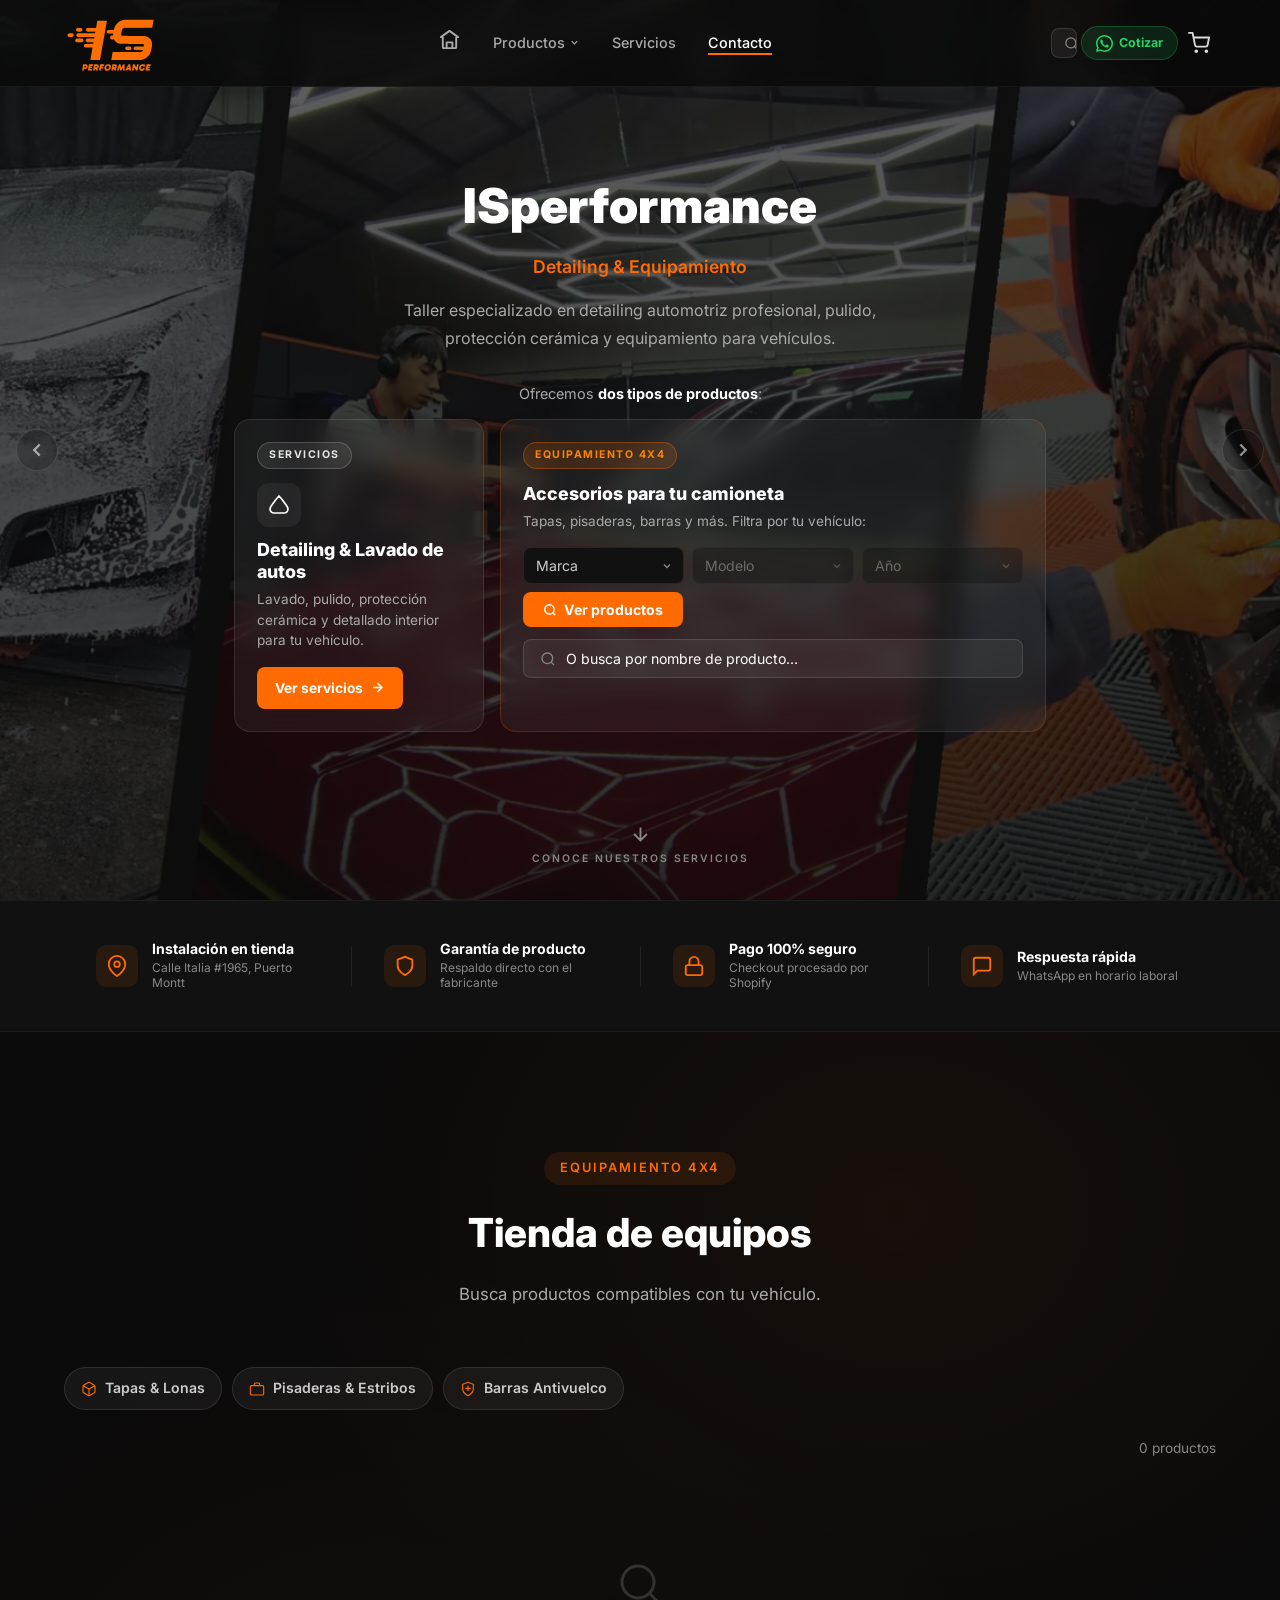
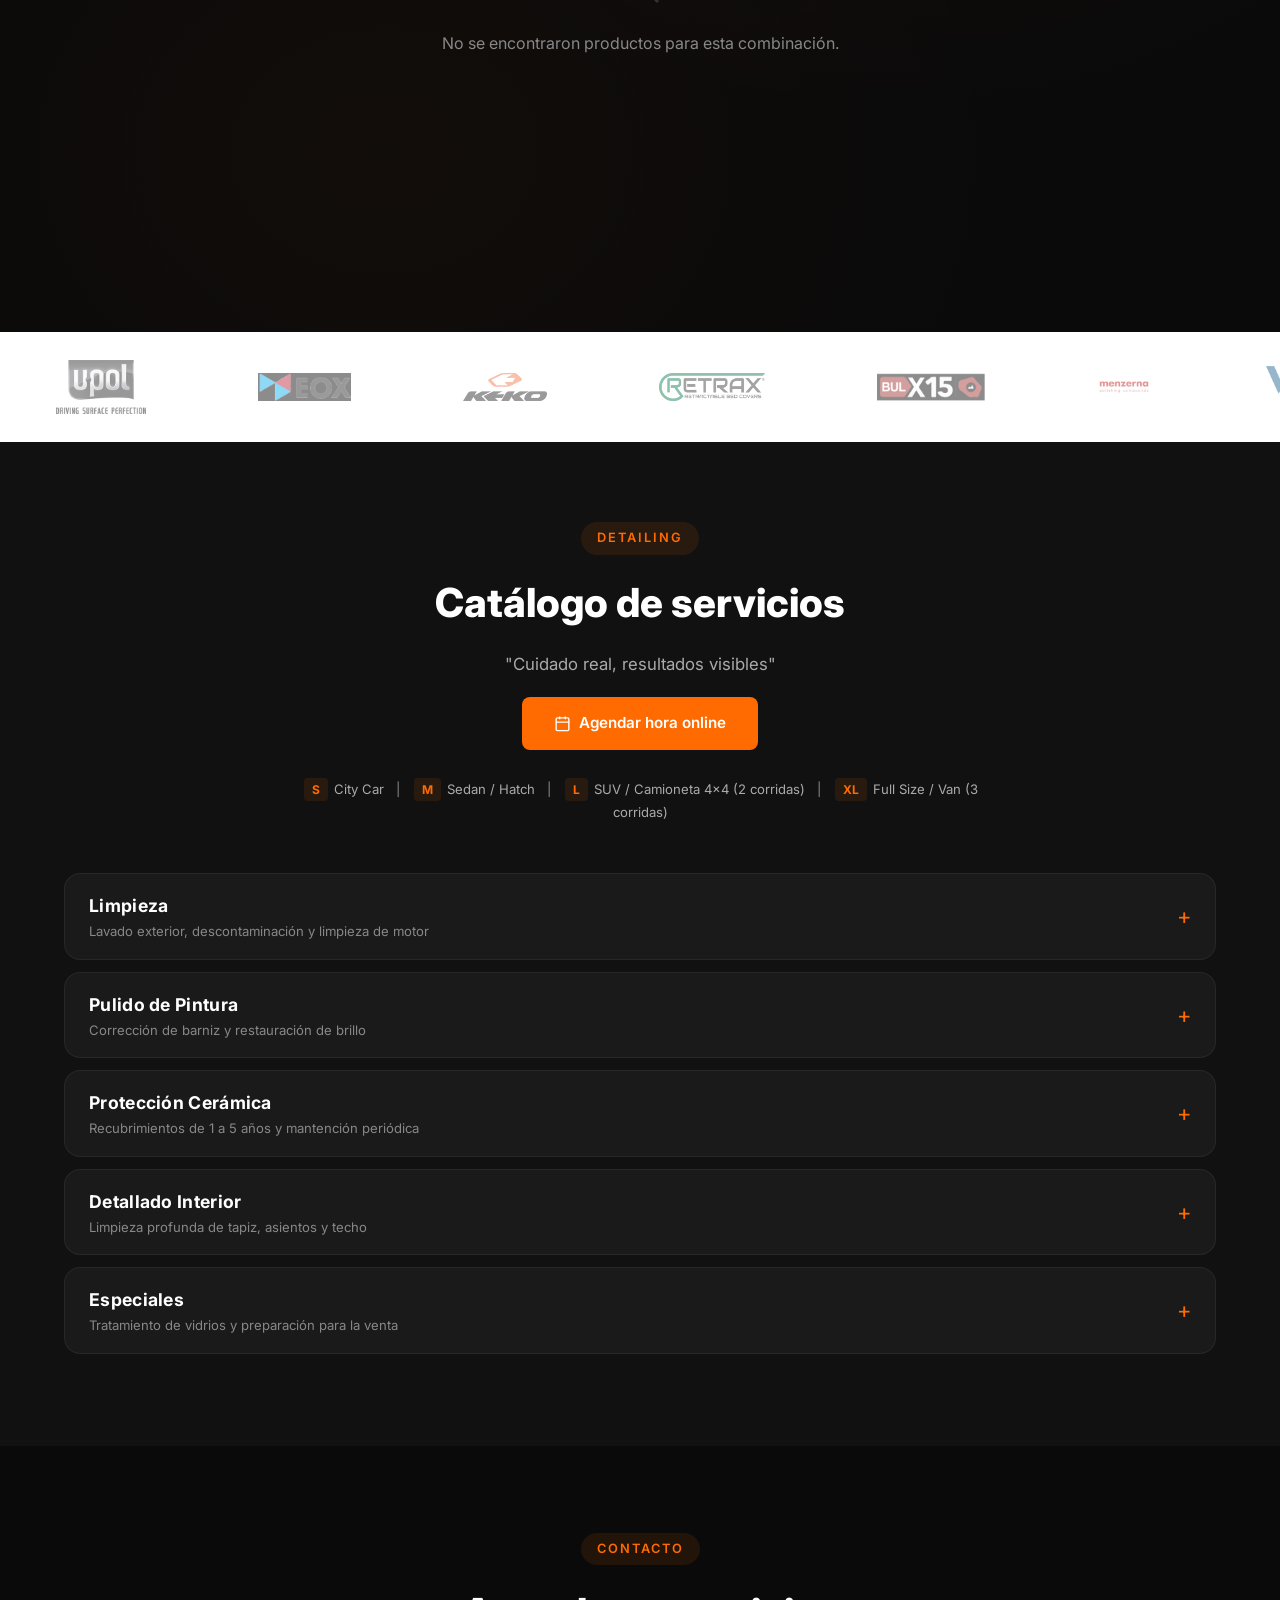
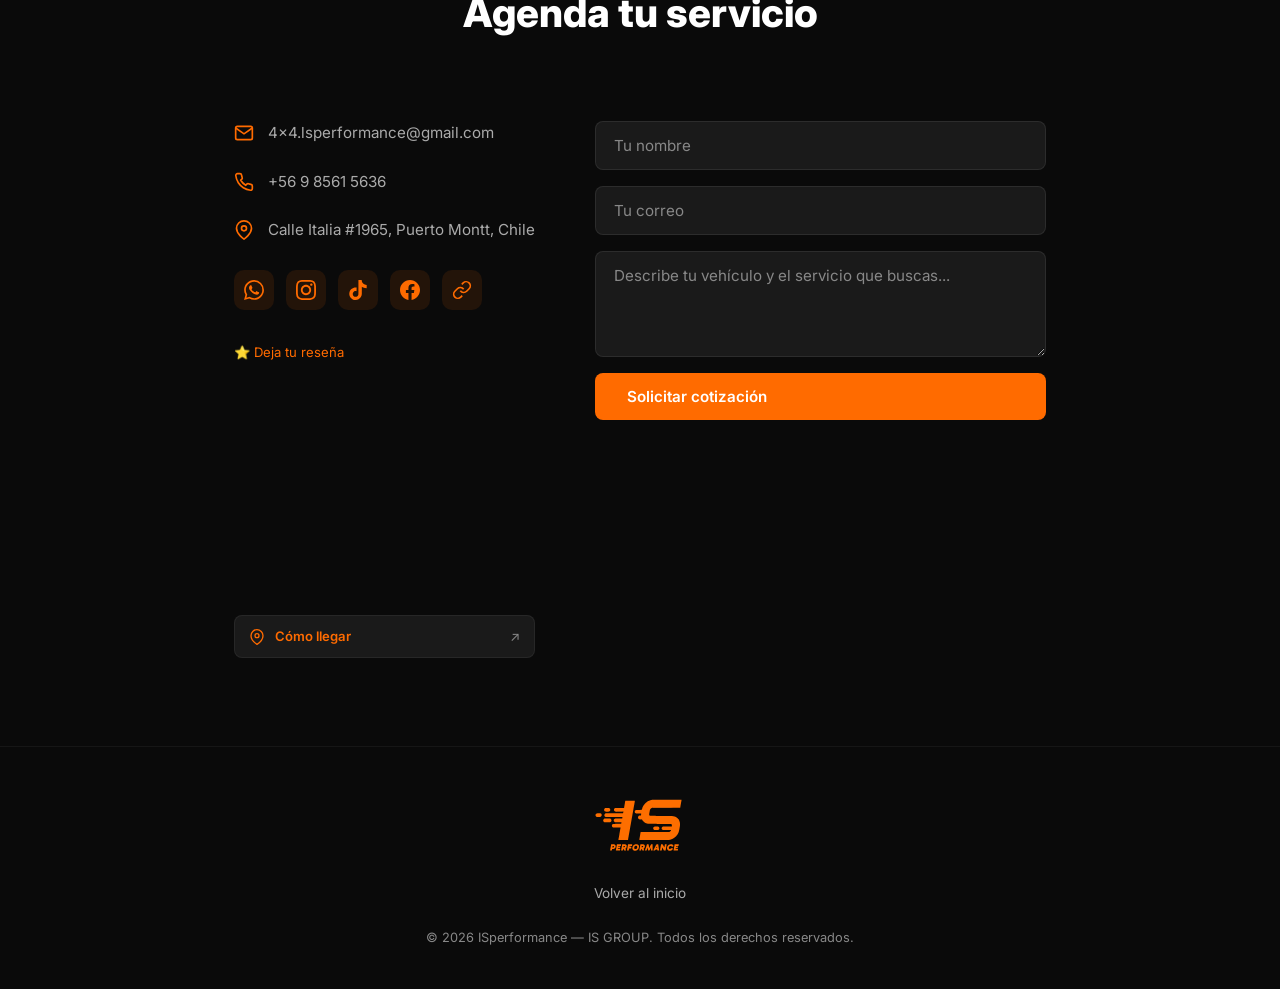
==== index.html @ d956e23b "favicon, proveedores sin caja, sin cutforce v=49" ====
<!DOCTYPE html>
<html lang="es">
<head>
  <meta charset="UTF-8" />
  <meta name="viewport" content="width=device-width, initial-scale=1.0" />
  <title>ISperformance - Detailing & Equipamiento</title>
  <meta name="description" content="ISperformance - Taller de detailing automotriz y equipamiento." />
  <link rel="preconnect" href="https://fonts.googleapis.com" />
  <link rel="preconnect" href="https://fonts.gstatic.com" crossorigin />
  <link href="https://fonts.googleapis.com/css2?family=Inter:wght@400;500;600;700;800;900&display=swap" rel="stylesheet" />
  <link rel="stylesheet" href="css/style.css?v=49" />
  <link rel="icon" type="image/png" href="assets/images/favicon.png?v=49" />
</head>
<body class="subpage isperformance-page">

  <!-- NAV -->
  <nav class="navbar">
    <div class="container nav-container">
      <a href="/" class="logo">
        <img src="assets/images/ISperformanceLogo.svg" alt="ISperformance" class="logo-img" />
      </a>
      <ul class="nav-links" id="navLinks">
        <li><a href="/" class="nav-link nav-home" aria-label="Inicio" title="Inicio"><svg width="23" height="23" viewBox="0 0 24 24" fill="none" stroke="currentColor" stroke-width="2" stroke-linecap="round" stroke-linejoin="round"><path d="M3 9.5 12 3l9 6.5"/><path d="M5 10v10a1 1 0 0 0 1 1h12a1 1 0 0 0 1-1V10"/><path d="M9 21v-6h6v6"/></svg></a></li>
        <li class="nav-has-dropdown">
          <a href="productos.html" class="nav-link">
            Productos
            <svg width="11" height="11" viewBox="0 0 24 24" fill="none" stroke="currentColor" stroke-width="2.5"><polyline points="6 9 12 15 18 9"/></svg>
          </a>
          <div class="nav-dropdown">
            <a href="productos.html?categoria=tapas" class="nav-dropdown-item">
              <svg width="14" height="14" viewBox="0 0 24 24" fill="none" stroke="currentColor" stroke-width="1.8"><path d="M21 8a2 2 0 0 0-1-1.73l-7-4a2 2 0 0 0-2 0l-7 4A2 2 0 0 0 3 8v8a2 2 0 0 0 1 1.73l7 4a2 2 0 0 0 2 0l7-4A2 2 0 0 0 21 16Z"/></svg>
              Tapas de Cajón
            </a>
            <a href="productos.html?categoria=pisaderas" class="nav-dropdown-item">
              <svg width="14" height="14" viewBox="0 0 24 24" fill="none" stroke="currentColor" stroke-width="1.8"><rect x="2" y="7" width="20" height="14" rx="2"/><path d="M16 7V5a2 2 0 0 0-2-2h-4a2 2 0 0 0-2 2v2"/></svg>
              Pisaderas &amp; Estribos
            </a>
            <a href="productos.html?categoria=barras" class="nav-dropdown-item">
              <svg width="14" height="14" viewBox="0 0 24 24" fill="none" stroke="currentColor" stroke-width="1.8"><path d="M12 22s8-4 8-10V5l-8-3-8 3v7c0 6 8 10 8 10z"/></svg>
              Barras Antivuelco
            </a>
          </div>
        </li>
        <li><a href="#servicios" class="nav-link">Servicios</a></li>
        <li><a href="#contacto" class="nav-link">Contacto</a></li>
      </ul>
      <div class="nav-right">
        <div class="nav-search-bar" id="nav-search-bar">
          <svg width="15" height="15" viewBox="0 0 24 24" fill="none" stroke="currentColor" stroke-width="2"><circle cx="11" cy="11" r="8"/><path d="m21 21-4.35-4.35"/></svg>
          <input type="text" id="nav-buscar-texto" placeholder="Buscar producto..." autocomplete="off" />
          <button class="nav-search-clear" id="nav-buscar-clear" style="display:none" aria-label="Limpiar">✕</button>
        </div>
        <a href="https://wa.me/56985615636" class="nav-wa-btn" target="_blank" rel="noopener" aria-label="WhatsApp">
          <svg viewBox="0 0 24 24" fill="currentColor" width="17" height="17"><path d="M17.472 14.382c-.297-.149-1.758-.867-2.03-.967-.273-.099-.471-.148-.67.15-.197.297-.767.966-.94 1.164-.173.199-.347.223-.644.075-.297-.15-1.255-.463-2.39-1.475-.883-.788-1.48-1.761-1.653-2.059-.173-.297-.018-.458.13-.606.134-.133.298-.347.446-.52.149-.174.198-.298.298-.497.099-.198.05-.371-.025-.52-.075-.149-.669-1.612-.916-2.207-.242-.579-.487-.5-.669-.51-.173-.008-.371-.01-.57-.01-.198 0-.52.074-.792.372-.272.297-1.04 1.016-1.04 2.479 0 1.462 1.065 2.875 1.213 3.074.149.198 2.096 3.2 5.077 4.487.709.306 1.262.489 1.694.625.712.227 1.36.195 1.871.118.571-.085 1.758-.719 2.006-1.413.248-.694.248-1.289.173-1.413-.074-.124-.272-.198-.57-.347z"/><path d="M12 0C5.373 0 0 5.373 0 12c0 2.108.55 4.086 1.512 5.802L0 24l6.389-1.674A11.94 11.94 0 0012 24c6.627 0 12-5.373 12-12S18.627 0 12 0zm0 21.818a9.818 9.818 0 01-5.007-1.371l-.36-.213-3.724.976.994-3.622-.234-.373A9.818 9.818 0 012.182 12C2.182 6.57 6.57 2.182 12 2.182S21.818 6.57 21.818 12 17.43 21.818 12 21.818z"/></svg>
          <span>Cotizar</span>
        </a>
        <button class="nav-cart-btn" id="nav-cart-btn" aria-label="Ver carrito">
          <svg width="22" height="22" viewBox="0 0 24 24" fill="none" stroke="currentColor" stroke-width="2" stroke-linecap="round" stroke-linejoin="round">
            <circle cx="9" cy="21" r="1"/><circle cx="20" cy="21" r="1"/>
            <path d="M1 1h4l2.68 13.39a2 2 0 0 0 2 1.61h9.72a2 2 0 0 0 2-1.61L23 6H6"/>
          </svg>
          <span class="cart-badge" style="display:none">0</span>
        </button>
        <button class="menu-toggle" id="menuToggle" aria-label="Menú">
          <span></span><span></span><span></span>
        </button>
      </div>
    </div>
  </nav>

  <!-- HERO -->
  <section class="page-hero slide-section slide-center">

    <!-- Carrusel de fondo del hero -->
    <div class="hero-carousel" aria-hidden="true">
      <div class="hero-slide active">
        <video src="assets/videos/banner-web.mp4?q=2" autoplay muted loop playsinline preload="auto" poster="assets/images/hero/banner-web-poster.jpg?q=2"></video>
      </div>
      <div class="hero-slide">
        <img src="assets/images/hero/portada-v2.png" alt="" />
      </div>
    </div>
    <button class="hero-car-btn hero-car-prev" aria-label="Anterior" type="button">
      <svg width="22" height="22" viewBox="0 0 24 24" fill="none" stroke="currentColor" stroke-width="2.5"><path d="M15 18l-6-6 6-6"/></svg>
    </button>
    <button class="hero-car-btn hero-car-next" aria-label="Siguiente" type="button">
      <svg width="22" height="22" viewBox="0 0 24 24" fill="none" stroke="currentColor" stroke-width="2.5"><path d="M9 18l6-6-6-6"/></svg>
    </button>

    <div class="container page-hero-content">
      <h1 class="page-hero-title">ISperformance</h1>
      <p class="page-hero-sub">Detailing &amp; Equipamiento</p>
      <p class="page-hero-desc">
        Taller especializado en detailing automotriz profesional,
        pulido, protección cerámica y equipamiento para vehículos.
      </p>

      <p class="hero-dos-tipos">Ofrecemos <strong>dos tipos de productos</strong>:</p>
      <div class="hero-accesos">

        <!-- SERVICIOS -->
        <div class="hero-acceso hero-acceso--serv">
          <span class="hero-acceso-badge hero-acceso-badge--serv">Servicios</span>
          <div class="hero-acceso-ico">
            <svg width="24" height="24" viewBox="0 0 24 24" fill="none" stroke="currentColor" stroke-width="1.7"><path d="M7 20a4 4 0 0 1-4-4c0-2 1.5-3.5 3-5.5S9 6 12 3c3 3 4.5 5.5 6 7.5s3 3.5 3 5.5a4 4 0 0 1-4 4z"/></svg>
          </div>
          <h3 class="hero-acceso-titulo">Detailing &amp; Lavado de autos</h3>
          <p class="hero-acceso-desc">Lavado, pulido, protección cerámica y detallado interior para tu vehículo.</p>
          <a href="#servicios" class="hero-acceso-cta">
            Ver servicios
            <svg width="15" height="15" viewBox="0 0 24 24" fill="none" stroke="currentColor" stroke-width="2.5"><path d="M5 12h14M12 5l7 7-7 7"/></svg>
          </a>
        </div>

        <!-- EQUIPAMIENTO -->
        <div class="hero-acceso hero-acceso--equipo">
          <span class="hero-acceso-badge hero-acceso-badge--equipo">Equipamiento 4x4</span>
          <h3 class="hero-acceso-titulo">Accesorios para tu camioneta</h3>
          <p class="hero-acceso-desc">Tapas, pisaderas, barras y más. Filtra por tu vehículo:</p>
          <div class="hero-filtro">
            <div class="hero-filtro-row">
              <select id="hero-marca">
                <option value="">Marca</option>
              </select>
              <select id="hero-modelo" disabled>
                <option value="">Modelo</option>
              </select>
              <select id="hero-ano" disabled>
                <option value="">Año</option>
              </select>
              <button id="hero-buscar" class="hero-buscar-btn">
                <svg width="14" height="14" viewBox="0 0 24 24" fill="none" stroke="currentColor" stroke-width="2.5"><circle cx="11" cy="11" r="8"/><path d="m21 21-4.35-4.35"/></svg>
                Ver productos
              </button>
            </div>
          </div>
          <div class="hero-search-bar">
            <svg width="16" height="16" viewBox="0 0 24 24" fill="none" stroke="currentColor" stroke-width="2"><circle cx="11" cy="11" r="8"/><path d="m21 21-4.35-4.35"/></svg>
            <input type="text" id="producto-buscar-texto" placeholder="O busca por nombre de producto..." autocomplete="off" />
            <button class="producto-search-clear" id="producto-buscar-clear" style="display:none" aria-label="Limpiar">✕</button>
          </div>
        </div>

      </div>
    </div>
    <div class="scroll-hint">
      <svg viewBox="0 0 24 24" fill="none" stroke="currentColor" stroke-width="2"><path d="M12 5v14M5 12l7 7 7-7"/></svg>
      <span>Conoce nuestros servicios</span>
    </div>
  </section>

  <!-- TRUST BADGES -->
  <div class="trust-strip">
    <div class="container">
      <div class="trust-grid">
        <div class="trust-item">
          <div class="trust-icon">
            <svg width="22" height="22" viewBox="0 0 24 24" fill="none" stroke="currentColor" stroke-width="2"><path d="M21 10c0 7-9 13-9 13s-9-6-9-13a9 9 0 0 1 18 0z"/><circle cx="12" cy="10" r="3"/></svg>
          </div>
          <div class="trust-text">
            <strong>Instalación en tienda</strong>
            <span>Calle Italia #1965, Puerto Montt</span>
          </div>
        </div>
        <div class="trust-sep"></div>
        <div class="trust-item">
          <div class="trust-icon">
            <svg width="22" height="22" viewBox="0 0 24 24" fill="none" stroke="currentColor" stroke-width="2"><path d="M12 22s8-4 8-10V5l-8-3-8 3v7c0 6 8 10 8 10z"/></svg>
          </div>
          <div class="trust-text">
            <strong>Garantía de producto</strong>
            <span>Respaldo directo con el fabricante</span>
          </div>
        </div>
        <div class="trust-sep"></div>
        <div class="trust-item">
          <div class="trust-icon">
            <svg width="22" height="22" viewBox="0 0 24 24" fill="none" stroke="currentColor" stroke-width="2"><rect x="3" y="11" width="18" height="11" rx="2" ry="2"/><path d="M7 11V7a5 5 0 0 1 10 0v4"/></svg>
          </div>
          <div class="trust-text">
            <strong>Pago 100% seguro</strong>
            <span>Checkout procesado por Shopify</span>
          </div>
        </div>
        <div class="trust-sep"></div>
        <div class="trust-item">
          <div class="trust-icon">
            <svg width="22" height="22" viewBox="0 0 24 24" fill="none" stroke="currentColor" stroke-width="2"><path d="M21 15a2 2 0 0 1-2 2H7l-4 4V5a2 2 0 0 1 2-2h14a2 2 0 0 1 2 2z"/></svg>
          </div>
          <div class="trust-text">
            <strong>Respuesta rápida</strong>
            <span>WhatsApp en horario laboral</span>
          </div>
        </div>
      </div>
    </div>
  </div>

  <!-- CATEGORÍAS VISUALES -->
  <!-- EQUIPOS / TIENDA -->
  <section class="equipos-tienda slide-section slide-top bg-slide-dim reveal" id="equipos">
    <div class="container">
      <div class="section-header">
        <span class="section-tag">Equipamiento 4x4</span>
        <h2 class="section-title">Tienda de equipos</h2>
        <p class="section-desc">Busca productos compatibles con tu vehículo.</p>
      </div>

      <!-- Categorías: accesos rápidos compactos -->
      <div class="cat-chips">
        <a href="productos.html?categoria=tapas" class="cat-chip">
          <svg width="16" height="16" viewBox="0 0 24 24" fill="none" stroke="currentColor" stroke-width="1.7"><path d="M21 8a2 2 0 0 0-1-1.73l-7-4a2 2 0 0 0-2 0l-7 4A2 2 0 0 0 3 8v8a2 2 0 0 0 1 1.73l7 4a2 2 0 0 0 2 0l7-4A2 2 0 0 0 21 16Z"/><path d="m3.3 7 8.7 5 8.7-5"/><path d="M12 22V12"/></svg>
          Tapas &amp; Lonas
        </a>
        <a href="productos.html?categoria=pisaderas" class="cat-chip">
          <svg width="16" height="16" viewBox="0 0 24 24" fill="none" stroke="currentColor" stroke-width="1.7"><rect x="2" y="7" width="20" height="14" rx="2"/><path d="M16 7V5a2 2 0 0 0-2-2h-4a2 2 0 0 0-2 2v2"/></svg>
          Pisaderas &amp; Estribos
        </a>
        <a href="productos.html?categoria=barras" class="cat-chip">
          <svg width="16" height="16" viewBox="0 0 24 24" fill="none" stroke="currentColor" stroke-width="1.7"><path d="M12 22s8-4 8-10V5l-8-3-8 3v7c0 6 8 10 8 10z"/><path d="M8 11h8M12 7v8"/></svg>
          Barras Antivuelco
        </a>
      </div>

      <!-- Selects ocultos: el hero-filtro los controla via filtros.js -->
      <div style="display:none" aria-hidden="true">
        <select id="filtro-marca"><option value="">Cargando...</option></select>
        <select id="filtro-modelo"><option value=""></option></select>
        <select id="filtro-ano"><option value=""></option></select>
        <button id="filtro-buscar"></button>
        <button id="filtro-limpiar"></button>
      </div>

      <div class="equipos-total" id="equipos-total">0 productos</div>

      <div id="equipos-resultados">
        <div class="equipos-empty">
          <svg width="48" height="48" viewBox="0 0 24 24" fill="none" stroke="currentColor" stroke-width="1.5"><path d="M21 21l-6-6m2-5a7 7 0 11-14 0 7 7 0 0114 0z"/></svg>
          <p>Selecciona un vehículo para ver productos compatibles.</p>
        </div>
      </div>
    </div>
  </section>

  <!-- MARCAS / PROVEEDORES -->
  <section class="marcas" id="marcas">
    <div class="marcas-track">
      <div class="marcas-strip">
        <span class="marca-chip is-big"><img src="assets/images/marcas/upol.png" alt="U-POL" loading="lazy" /></span>
        <span class="marca-chip"><img src="assets/images/marcas/eox.png" alt="EOX" loading="lazy" /></span>
        <span class="marca-chip"><img src="assets/images/marcas/keko.png" alt="Keko" loading="lazy" /></span>
        <span class="marca-chip"><img src="assets/images/marcas/retrax.png" alt="Retrax" loading="lazy" /></span>
        <span class="marca-chip is-big"><img src="assets/images/marcas/bulx.png" alt="BULX15" loading="lazy" /></span>
        <span class="marca-chip is-big"><img src="assets/images/marcas/menzerna.png" alt="Menzerna" loading="lazy" /></span>
        <span class="marca-chip is-big"><img src="assets/images/marcas/vonixx.png" alt="Vonixx" loading="lazy" /></span>
        <span class="marca-chip is-big"><img src="assets/images/marcas/upol.png" alt="U-POL" loading="lazy" /></span>
        <span class="marca-chip"><img src="assets/images/marcas/eox.png" alt="EOX" loading="lazy" /></span>
        <span class="marca-chip"><img src="assets/images/marcas/keko.png" alt="Keko" loading="lazy" /></span>
        <span class="marca-chip"><img src="assets/images/marcas/retrax.png" alt="Retrax" loading="lazy" /></span>
        <span class="marca-chip is-big"><img src="assets/images/marcas/bulx.png" alt="BULX15" loading="lazy" /></span>
        <span class="marca-chip is-big"><img src="assets/images/marcas/menzerna.png" alt="Menzerna" loading="lazy" /></span>
        <span class="marca-chip is-big"><img src="assets/images/marcas/vonixx.png" alt="Vonixx" loading="lazy" /></span>
      </div>
    </div>
  </section>

  <!-- SERVICIOS DETAILING -->
  <section class="servicios slide-section slide-top bg-slide-alt reveal" id="servicios">
    <div class="container">
      <div class="section-header">
        <span class="section-tag">Detailing</span>
        <h2 class="section-title">Catálogo de servicios</h2>
        <p class="section-desc">"Cuidado real, resultados visibles"</p>
        <a href="https://espacio.haulmer.com/03dc5954-30d4-48da-a122-aa4ece4c8d8f/IS%20Performance/appointment/e20be485-6c06-4f50-a116-983900cd14b4" target="_blank" rel="noopener noreferrer" class="btn btn-primary agenda-btn">
          <svg width="17" height="17" viewBox="0 0 24 24" fill="none" stroke="currentColor" stroke-width="2"><rect x="3" y="4" width="18" height="18" rx="2"/><path d="M16 2v4M8 2v4M3 10h18"/></svg>
          Agendar hora online
        </a>
      </div>

      <div class="size-legend">
        <span class="size-tag">S</span> City Car <span class="size-div">|</span>
        <span class="size-tag">M</span> Sedan / Hatch <span class="size-div">|</span>
        <span class="size-tag">L</span> SUV / Camioneta 4x4 (2 corridas) <span class="size-div">|</span>
        <span class="size-tag">XL</span> Full Size / Van (3 corridas)
      </div>

      <details class="serv-cat-details">
        <summary class="serv-cat-summary">
          <div class="serv-cat-summary-left">
            <span class="serv-cat-title">Limpieza</span>
            <span class="serv-cat-resumen">Lavado exterior, descontaminación y limpieza de motor</span>
          </div>
        </summary>
        <div class="servicios-grid">
          <article class="servicio-card">
            <div class="servicio-price">$35k – $55k</div>
            <div class="servicio-icon">
              <svg viewBox="0 0 24 24" fill="none" stroke="currentColor" stroke-width="1.5"><path d="M14.5 2H9l-1 7h8l-.5 4H6l-1 4h13l.5-4H11l.5-4H15l1-7Z"/></svg>
            </div>
            <h3>Core — Limpieza Básica</h3>
            <p>Lavado exterior con espuma activa, limpieza de plásticos y ruedas, aspirado básico, cera de mantención e hidratación de plásticos.</p>
            <div class="servicio-grid-precios">
              <div class="servicio-size-row"><span class="size-label">S</span><span class="price-label">$35k</span></div>
              <div class="servicio-size-row"><span class="size-label">M</span><span class="price-label">$40k</span></div>
              <div class="servicio-size-row"><span class="size-label">L</span><span class="price-label">$45k</span></div>
              <div class="servicio-size-row"><span class="size-label">XL</span><span class="price-label">$55k</span></div>
            </div>
          </article>
          <article class="servicio-card">
            <div class="servicio-price">$50k – $65k</div>
            <div class="servicio-icon">
              <svg viewBox="0 0 24 24" fill="none" stroke="currentColor" stroke-width="1.5"><path d="M12 22s8-4 8-10V5l-8-3-8 3v7c0 6 8 10 8 10z"/></svg>
            </div>
            <h3>Advance — Limpieza Intermedia</h3>
            <p>Limpieza exterior e interior detallada con sellado sintético de pintura (2-3 meses de protección).</p>
            <div class="servicio-grid-precios">
              <div class="servicio-size-row"><span class="size-label">S</span><span class="price-label">$50k</span></div>
              <div class="servicio-size-row"><span class="size-label">M</span><span class="price-label">$55k</span></div>
              <div class="servicio-size-row"><span class="size-label">L</span><span class="price-label">$60k</span></div>
              <div class="servicio-size-row"><span class="size-label">XL</span><span class="price-label">$65k</span></div>
            </div>
          </article>
          <article class="servicio-card">
            <div class="servicio-price">$80k – $100k</div>
            <div class="servicio-icon">
              <svg viewBox="0 0 24 24" fill="none" stroke="currentColor" stroke-width="1.5"><path d="M12 22s8-4 8-10V5l-8-3-8 3v7c0 6 8 10 8 10z"/><path d="M12 8v4"/><circle cx="12" cy="16" r=".5"/></svg>
            </div>
            <h3>Pro — Limpieza Avanzada</h3>
            <p>Limpieza profunda con descontaminación de pintura y protección avanzada con tecnología cerámica (3-6 meses).</p>
            <div class="servicio-grid-precios">
              <div class="servicio-size-row"><span class="size-label">S</span><span class="price-label">$80k</span></div>
              <div class="servicio-size-row"><span class="size-label">M</span><span class="price-label">$90k</span></div>
              <div class="servicio-size-row"><span class="size-label">L</span><span class="price-label">$95k</span></div>
              <div class="servicio-size-row"><span class="size-label">XL</span><span class="price-label">$100k</span></div>
            </div>
          </article>
          <article class="servicio-card">
            <div class="servicio-price">$25k – $45k</div>
            <div class="servicio-icon">
              <svg viewBox="0 0 24 24" fill="none" stroke="currentColor" stroke-width="1.5"><path d="M20.38 3.46 16 2a4 4 0 0 1-8 0L3.62 3.46a2 2 0 0 0-1.34 2.23l.58 3.47a1 1 0 0 0 .99.84H6v10c0 1.1.9 2 2 2h8a2 2 0 0 0 2-2V10h2.15a1 1 0 0 0 .99-.84l.58-3.47a2 2 0 0 0-1.34-2.23z"/></svg>
            </div>
            <h3>Limpieza de Motor</h3>
            <p>Eliminación segura de polvo, grasa y suciedad acumulada. Protección de componentes eléctricos. Acondicionador de plásticos.</p>
            <div class="servicio-grid-precios">
              <div class="servicio-size-row"><span class="size-label">S</span><span class="price-label">$25k</span></div>
              <div class="servicio-size-row"><span class="size-label">M</span><span class="price-label">$30k</span></div>
              <div class="servicio-size-row"><span class="size-label">L</span><span class="price-label">$40k</span></div>
              <div class="servicio-size-row"><span class="size-label">XL</span><span class="price-label">$45k</span></div>
            </div>
          </article>
        </div>
      </details>

      <details class="serv-cat-details">
        <summary class="serv-cat-summary">
          <div class="serv-cat-summary-left">
            <span class="serv-cat-title">Pulido de Pintura</span>
            <span class="serv-cat-resumen">Corrección de barniz y restauración de brillo</span>
          </div>
        </summary>
        <div class="servicios-grid">
          <article class="servicio-card">
            <div class="servicio-price">$120k – $170k</div>
            <div class="servicio-icon">
              <svg viewBox="0 0 24 24" fill="none" stroke="currentColor" stroke-width="1.5"><circle cx="12" cy="12" r="3"/><path d="M12 1v2M12 21v2M4.22 4.22l1.42 1.42M18.36 18.36l1.42 1.42M1 12h2M21 12h2M4.22 19.78l1.42-1.42M18.36 5.64l1.42-1.42"/></svg>
            </div>
            <h3>Pulido Estándar</h3>
            <p>Corrección estética del barniz, eliminación visible de rayas superficiales y mejora notable del brillo. 9-11 hrs. Recomendado con tratamiento cerámico (1-2 años).</p>
            <div class="servicio-grid-precios">
              <div class="servicio-size-row"><span class="size-label">S</span><span class="price-label">$120k</span></div>
              <div class="servicio-size-row"><span class="size-label">M</span><span class="price-label">$140k</span></div>
              <div class="servicio-size-row"><span class="size-label">L</span><span class="price-label">$150k</span></div>
              <div class="servicio-size-row"><span class="size-label">XL</span><span class="price-label">$170k</span></div>
            </div>
          </article>
          <article class="servicio-card">
            <div class="servicio-price">$170k – $230k</div>
            <div class="servicio-icon">
              <svg viewBox="0 0 24 24" fill="none" stroke="currentColor" stroke-width="1.5"><circle cx="12" cy="12" r="3"/><path d="M12 1v2M12 21v2M4.22 4.22l1.42 1.42M18.36 18.36l1.42 1.42M1 12h2M21 12h2M4.22 19.78l1.42-1.42M18.36 5.64l1.42-1.42"/><path d="M12 2L2 7l10 5 10-5-10-5z"/></svg>
            </div>
            <h3>Pulido Premium</h3>
            <p>Corrección avanzada del barniz, reducción de rayas medias y profundas, restauración profunda del brillo. 15-16 hrs. Incluye impermeabilizante de vidrios.</p>
            <div class="servicio-grid-precios">
              <div class="servicio-size-row"><span class="size-label">S</span><span class="price-label">$170k</span></div>
              <div class="servicio-size-row"><span class="size-label">M</span><span class="price-label">$190k</span></div>
              <div class="servicio-size-row"><span class="size-label">L</span><span class="price-label">$210k</span></div>
              <div class="servicio-size-row"><span class="size-label">XL</span><span class="price-label">$230k</span></div>
            </div>
          </article>
        </div>
      </details>

      <details class="serv-cat-details">
        <summary class="serv-cat-summary">
          <div class="serv-cat-summary-left">
            <span class="serv-cat-title">Protección Cerámica</span>
            <span class="serv-cat-resumen">Recubrimientos de 1 a 5 años y mantención periódica</span>
          </div>
        </summary>
        <div class="servicios-grid">
          <article class="servicio-card">
            <div class="servicio-price">$200k – $350k</div>
            <div class="servicio-icon">
              <svg viewBox="0 0 24 24" fill="none" stroke="currentColor" stroke-width="1.5"><path d="M12 22s8-4 8-10V5l-8-3-8 3v7c0 6 8 10 8 10z"/><polygon points="12 2 15.09 8.26 22 9.27 17 14.14 18.18 21.02 12 17.77 5.82 21.02 7 14.14 2 9.27 8.91 8.26 12 2"/></svg>
            </div>
            <h3>Cerámico 1 año</h3>
            <p>Protección cerámica con preparación completa. Incluye pulido de preparación, cerámico para pintura y vidrios. 2-3 días.</p>
            <div class="servicio-grid-precios">
              <div class="servicio-size-row"><span class="size-label">S</span><span class="price-label">$200k</span></div>
              <div class="servicio-size-row"><span class="size-label">M</span><span class="price-label">$250k</span></div>
              <div class="servicio-size-row"><span class="size-label">L</span><span class="price-label">$300k</span></div>
              <div class="servicio-size-row"><span class="size-label">XL</span><span class="price-label">$350k</span></div>
            </div>
          </article>
          <article class="servicio-card">
            <div class="servicio-price">$250k – $400k</div>
            <div class="servicio-icon">
              <svg viewBox="0 0 24 24" fill="none" stroke="currentColor" stroke-width="1.5"><path d="M12 22s8-4 8-10V5l-8-3-8 3v7c0 6 8 10 8 10z"/><polygon points="12 2 15.09 8.26 22 9.27 17 14.14 18.18 21.02 12 17.77 5.82 21.02 7 14.14 2 9.27 8.91 8.26 12 2"/><polygon points="12 2 15.09 8.26 22 9.27 17 14.14 18.18 21.02 12 17.77 5.82 21.02 7 14.14 2 9.27 8.91 8.26 12 2"/></svg>
            </div>
            <h3>Cerámico 2 años</h3>
            <p>Protección extendida con pulido estándar, limpieza de motor y tapiz. Recubrimiento cerámico con duración de 2 años. 2-3 días.</p>
            <div class="servicio-grid-precios">
              <div class="servicio-size-row"><span class="size-label">S</span><span class="price-label">$250k</span></div>
              <div class="servicio-size-row"><span class="size-label">M</span><span class="price-label">$300k</span></div>
              <div class="servicio-size-row"><span class="size-label">L</span><span class="price-label">$350k</span></div>
              <div class="servicio-size-row"><span class="size-label">XL</span><span class="price-label">$400k</span></div>
            </div>
          </article>
          <article class="servicio-card">
            <div class="servicio-price">$300k – $450k</div>
            <div class="servicio-icon">
              <svg viewBox="0 0 24 24" fill="none" stroke="currentColor" stroke-width="1.5"><path d="M12 22s8-4 8-10V5l-8-3-8 3v7c0 6 8 10 8 10z"/><polygon points="12 2 15.09 8.26 22 9.27 17 14.14 18.18 21.02 12 17.77 5.82 21.02 7 14.14 2 9.27 8.91 8.26 12 2"/><polygon points="12 2 15.09 8.26 22 9.27 17 14.14 18.18 21.02 12 17.77 5.82 21.02 7 14.14 2 9.27 8.91 8.26 12 2"/><polygon points="12 2 15.09 8.26 22 9.27 17 14.14 18.18 21.02 12 17.77 5.82 21.02 7 14.14 2 9.27 8.91 8.26 12 2"/></svg>
            </div>
            <h3>Cerámico 5 años</h3>
            <p>Protección máxima con pulido técnico avanzado. Mayor corrección estética y preparación óptima. 3-4 días.</p>
            <div class="servicio-grid-precios">
              <div class="servicio-size-row"><span class="size-label">S</span><span class="price-label">$300k</span></div>
              <div class="servicio-size-row"><span class="size-label">M</span><span class="price-label">$350k</span></div>
              <div class="servicio-size-row"><span class="size-label">L</span><span class="price-label">$400k</span></div>
              <div class="servicio-size-row"><span class="size-label">XL</span><span class="price-label">$450k</span></div>
            </div>
          </article>
          <article class="servicio-card">
            <div class="servicio-price">$45k – $65k</div>
            <div class="servicio-icon">
              <svg viewBox="0 0 24 24" fill="none" stroke="currentColor" stroke-width="1.5"><path d="M12 22s8-4 8-10V5l-8-3-8 3v7c0 6 8 10 8 10z"/><path d="M9 12h6"/><path d="M12 9v6"/></svg>
            </div>
            <h3>Mantención Cerámica</h3>
            <p>Cuidado periódico para extender la vida del tratamiento cerámico. Lavado seguro con shampoo pH neutro, reactivación hidrofóbica. 1.5-2.5 hrs.</p>
            <div class="servicio-grid-precios">
              <div class="servicio-size-row"><span class="size-label">S</span><span class="price-label">$45k</span></div>
              <div class="servicio-size-row"><span class="size-label">M</span><span class="price-label">$50k</span></div>
              <div class="servicio-size-row"><span class="size-label">L</span><span class="price-label">$55k</span></div>
              <div class="servicio-size-row"><span class="size-label">XL</span><span class="price-label">$65k</span></div>
            </div>
          </article>
        </div>
      </details>

      <details class="serv-cat-details">
        <summary class="serv-cat-summary">
          <div class="serv-cat-summary-left">
            <span class="serv-cat-title">Detallado Interior</span>
            <span class="serv-cat-resumen">Limpieza profunda de tapiz, asientos y techo</span>
          </div>
        </summary>
        <div class="servicios-grid">
          <article class="servicio-card">
            <div class="servicio-price">$130k – $200k</div>
            <div class="servicio-icon">
              <svg viewBox="0 0 24 24" fill="none" stroke="currentColor" stroke-width="1.5"><path d="M20 21v-2a4 4 0 0 0-4-4H8a4 4 0 0 0-4 4v2"/><circle cx="12" cy="7" r="4"/></svg>
            </div>
            <h3>Detallado Integral Interior</h3>
            <p>Limpieza profunda y restauración interior: tapiz, asientos, alfombras, cielo, plásticos y eliminación de olores. 1-2 días.</p>
            <div class="servicio-grid-precios">
              <div class="servicio-size-row"><span class="size-label">S</span><span class="price-label">$130k</span></div>
              <div class="servicio-size-row"><span class="size-label">M</span><span class="price-label">$150k</span></div>
              <div class="servicio-size-row"><span class="size-label">L</span><span class="price-label">$170k</span></div>
              <div class="servicio-size-row"><span class="size-label">XL</span><span class="price-label">$200k</span></div>
            </div>
          </article>
          <article class="servicio-card">
            <div class="servicio-price">$260k – $400k</div>
            <div class="servicio-icon">
              <svg viewBox="0 0 24 24" fill="none" stroke="currentColor" stroke-width="1.5"><path d="M12 22s8-4 8-10V5l-8-3-8 3v7c0 6 8 10 8 10z"/><circle cx="12" cy="7" r="4"/></svg>
            </div>
            <h3>Detallado Integral Full</h3>
            <p>Restauración estética completa interior y exterior. Descontaminación, limpieza de motor, asientos, techo y protección cerámica 3-6 meses.</p>
            <div class="servicio-grid-precios">
              <div class="servicio-size-row"><span class="size-label">S</span><span class="price-label">$260k</span></div>
              <div class="servicio-size-row"><span class="size-label">M</span><span class="price-label">$300k</span></div>
              <div class="servicio-size-row"><span class="size-label">L</span><span class="price-label">$340k</span></div>
              <div class="servicio-size-row"><span class="size-label">XL</span><span class="price-label">$400k</span></div>
            </div>
          </article>
          <article class="servicio-card">
            <div class="servicio-price">$80k – $100k</div>
            <div class="servicio-icon">
              <svg viewBox="0 0 24 24" fill="none" stroke="currentColor" stroke-width="1.5"><path d="M19 3H5a2 2 0 0 0-2 2v14a2 2 0 0 0 2 2h14a2 2 0 0 0 2-2V5a2 2 0 0 0-2-2z"/><path d="M9 3v18"/></svg>
            </div>
            <h3>Limpieza Profunda de Asientos</h3>
            <p>Lavado y extracción de asientos con bactericida, eliminación de manchas y olores. Acondicionador de cuero si aplica.</p>
            <div class="servicio-grid-precios one-row">
              <div class="servicio-size-row"><span class="size-label">2 corridas</span><span class="price-label">$80k</span></div>
              <div class="servicio-size-row"><span class="size-label">3 corridas</span><span class="price-label">$100k</span></div>
            </div>
          </article>
          <article class="servicio-card">
            <div class="servicio-price">Desde $40k</div>
            <div class="servicio-icon">
              <svg viewBox="0 0 24 24" fill="none" stroke="currentColor" stroke-width="1.5"><path d="M2 22 16 8"/><path d="M8 8a6 6 0 0 0 6-6"/><path d="M6 6a4 4 0 0 0 4-4"/></svg>
            </div>
            <h3>Tratamiento Interior de Techo</h3>
            <p>Limpieza cuidadosa del techo con productos seguros para telas delicadas. Sellado textil hidrorrepelente opcional.</p>
            <div class="servicio-grid-precios one-row">
              <div class="servicio-size-row"><span class="size-label">Limpieza</span><span class="price-label">$40k</span></div>
              <div class="servicio-size-row"><span class="size-label">+ Protección</span><span class="price-label">$70k</span></div>
            </div>
          </article>
        </div>
      </details>

      <details class="serv-cat-details">
        <summary class="serv-cat-summary">
          <div class="serv-cat-summary-left">
            <span class="serv-cat-title">Especiales</span>
            <span class="serv-cat-resumen">Tratamiento de vidrios y preparación para la venta</span>
          </div>
        </summary>
        <div class="servicios-grid">
          <article class="servicio-card">
            <div class="servicio-price">$30k – $70k</div>
            <div class="servicio-icon">
              <svg viewBox="0 0 24 24" fill="none" stroke="currentColor" stroke-width="1.5"><rect x="2" y="3" width="20" height="14" rx="2"/><path d="M8 21h8"/><path d="M12 17v4"/></svg>
            </div>
            <h3>Tratamiento de Vidrios</h3>
            <p>Limpieza profunda + sellado cerámico hidrorrepelente. Mejora visibilidad bajo lluvia. Parabrisas: $20k, laterales: $5k c/u.</p>
            <div class="servicio-grid-precios three-col">
              <div class="servicio-size-row"><span class="size-label">4 vidrios</span><span class="price-label">$30k</span></div>
              <div class="servicio-size-row"><span class="size-label">6 vidrios</span><span class="price-label">$40k</span></div>
              <div class="servicio-size-row"><span class="size-label">8 vidrios</span><span class="price-label">$70k</span></div>
            </div>
          </article>
          <article class="servicio-card">
            <div class="servicio-price">$90k – $150k</div>
            <div class="servicio-icon">
              <svg viewBox="0 0 24 24" fill="none" stroke="currentColor" stroke-width="1.5"><path d="M21 10c0 7-9 13-9 13s-9-6-9-13a9 9 0 0 1 18 0z"/><circle cx="12" cy="10" r="3"/></svg>
            </div>
            <h3>Preparación para la Venta</h3>
            <p>Mejora la presentación del vehículo: lavado detallado, pulido rápido de realce, limpieza de motor y encerado con máquina DA.</p>
            <div class="servicio-grid-precios">
              <div class="servicio-size-row"><span class="size-label">S</span><span class="price-label">$90k</span></div>
              <div class="servicio-size-row"><span class="size-label">M</span><span class="price-label">$110k</span></div>
              <div class="servicio-size-row"><span class="size-label">L</span><span class="price-label">$130k</span></div>
              <div class="servicio-size-row"><span class="size-label">XL</span><span class="price-label">$150k</span></div>
            </div>
          </article>
        </div>
      </details>

    </div>
  </section>

  <!-- CONTACTO -->
  <section class="contacto slide-section slide-center bg-slide-dark reveal" id="contacto">
    <div class="container">
      <div class="section-header">
        <span class="section-tag">Contacto</span>
        <h2 class="section-title">Agenda tu servicio</h2>
      </div>
      <div class="contacto-grid">
        <div class="contacto-info">
          <div class="contacto-item">
            <svg width="20" height="20" viewBox="0 0 24 24" fill="none" stroke="currentColor" stroke-width="2"><path d="M4 4h16c1.1 0 2 .9 2 2v12c0 1.1-.9 2-2 2H4c-1.1 0-2-.9-2-2V6c0-1.1.9-2 2-2z"/><polyline points="22,6 12,13 2,6"/></svg>
            <span>4x4.lsperformance@gmail.com</span>
          </div>
          <div class="contacto-item">
            <svg width="20" height="20" viewBox="0 0 24 24" fill="none" stroke="currentColor" stroke-width="2"><path d="M22 16.92v3a2 2 0 0 1-2.18 2 19.79 19.79 0 0 1-8.63-3.07 19.5 19.5 0 0 1-6-6 19.79 19.79 0 0 1-3.07-8.67A2 2 0 0 1 4.11 2h3a2 2 0 0 1 2 1.72 12.84 12.84 0 0 0 .7 2.81 2 2 0 0 1-.45 2.11L8.09 9.91a16 16 0 0 0 6 6l1.27-1.27a2 2 0 0 1 2.11-.45 12.84 12.84 0 0 0 2.81.7A2 2 0 0 1 22 16.92z"/></svg>
            <span>+56 9 8561 5636</span>
          </div>
          <div class="contacto-item">
            <svg width="20" height="20" viewBox="0 0 24 24" fill="none" stroke="currentColor" stroke-width="2"><path d="M21 10c0 7-9 13-9 13s-9-6-9-13a9 9 0 0 1 18 0z"/><circle cx="12" cy="10" r="3"/></svg>
            <span>Calle Italia #1965, Puerto Montt, Chile</span>
          </div>
          <div class="contacto-social">
            <a href="https://wa.me/56985615636" target="_blank" rel="noopener noreferrer" class="social-link" title="WhatsApp">
              <svg width="20" height="20" viewBox="0 0 24 24" fill="currentColor"><path d="M17.472 14.382c-.297-.149-1.758-.867-2.03-.967-.273-.099-.471-.148-.67.15-.197.297-.767.966-.94 1.164-.173.199-.347.223-.644.075-.297-.15-1.255-.463-2.39-1.475-.883-.788-1.48-1.761-1.653-2.059-.173-.297-.018-.458.13-.606.134-.133.298-.347.446-.52.149-.174.198-.298.298-.497.099-.198.05-.371-.025-.52-.075-.149-.669-1.612-.916-2.207-.242-.579-.487-.5-.669-.51-.173-.008-.371-.01-.57-.01-.198 0-.52.074-.792.372-.272.297-1.04 1.016-1.04 2.479 0 1.462 1.065 2.875 1.213 3.074.149.198 2.096 3.2 5.077 4.487.709.306 1.262.489 1.694.625.712.227 1.36.195 1.871.118.571-.085 1.758-.719 2.006-1.413.248-.694.248-1.289.173-1.413-.074-.124-.272-.198-.57-.347m-5.421 7.403h-.004a9.87 9.87 0 01-5.031-1.378l-.361-.214-3.741.982.998-3.648-.235-.374a9.86 9.86 0 01-1.51-5.26c.001-5.45 4.436-9.884 9.888-9.884 2.64 0 5.122 1.03 6.988 2.898a9.825 9.825 0 012.893 6.994c-.003 5.45-4.437 9.884-9.885 9.884m8.413-18.297A11.815 11.815 0 0012.05 0C5.495 0 .16 5.335.157 11.892c0 2.096.547 4.142 1.588 5.945L.057 24l6.305-1.654a11.882 11.882 0 005.683 1.448h.005c6.554 0 11.89-5.335 11.893-11.893a11.821 11.821 0 00-3.48-8.413z"/></svg>
            </a>
            <a href="https://www.instagram.com/isperformance.pm/" target="_blank" rel="noopener noreferrer" class="social-link" title="Instagram">
              <svg width="20" height="20" viewBox="0 0 24 24" fill="currentColor"><path d="M12 2.163c3.204 0 3.584.012 4.85.07 3.252.148 4.771 1.691 4.919 4.919.058 1.265.069 1.645.069 4.849 0 3.205-.012 3.584-.069 4.849-.149 3.225-1.664 4.771-4.919 4.919-1.266.058-1.644.07-4.85.07-3.204 0-3.584-.012-4.849-.07-3.26-.149-4.771-1.699-4.919-4.92-.058-1.265-.07-1.644-.07-4.849 0-3.204.013-3.583.07-4.849.149-3.227 1.664-4.771 4.919-4.919 1.266-.057 1.645-.069 4.849-.069zM12 0C8.741 0 8.333.014 7.053.072 2.695.272.273 2.69.073 7.052.014 8.333 0 8.741 0 12c0 3.259.014 3.668.072 4.948.2 4.358 2.618 6.78 6.98 6.98C8.333 23.986 8.741 24 12 24c3.259 0 3.668-.014 4.948-.072 4.354-.2 6.782-2.618 6.979-6.98.059-1.28.073-1.689.073-4.948 0-3.259-.014-3.667-.072-4.947-.196-4.354-2.617-6.78-6.979-6.98C15.668.014 15.259 0 12 0zm0 5.838c-3.403 0-6.162 2.759-6.162 6.162S8.597 18.162 12 18.162 18.162 15.403 18.162 12 15.403 5.838 12 5.838zm0 10.162c-2.209 0-4-1.79-4-4 0-2.209 1.791-4 4-4s4 1.791 4 4c0 2.21-1.791 4-4 4zm6.406-11.845c-.796 0-1.441.645-1.441 1.44s.645 1.44 1.441 1.44c.795 0 1.439-.645 1.439-1.44s-.644-1.44-1.439-1.44z"/></svg>
            </a>
            <a href="https://www.tiktok.com/@isperformanceptomontt" target="_blank" rel="noopener noreferrer" class="social-link" title="TikTok">
              <svg width="20" height="20" viewBox="0 0 24 24" fill="currentColor"><path d="M12.525.02c1.31-.02 2.61-.01 3.91-.02.08 1.53.63 3.09 1.75 4.17 1.12 1.11 2.7 1.62 4.24 1.79v4.03c-1.44-.05-2.89-.35-4.2-.97-.57-.26-1.1-.59-1.62-.93-.01 2.92.01 5.84-.02 8.75-.08 1.4-.54 2.79-1.35 3.94-1.31 1.92-3.58 3.17-5.91 3.21-1.43.08-2.86-.31-4.08-1.03-2.02-1.19-3.44-3.37-3.65-5.71-.02-.5-.03-1-.01-1.49.18-1.9 1.12-3.72 2.58-4.96 1.66-1.44 3.98-2.13 6.15-1.72.02 1.48-.04 2.96-.04 4.44-.99-.32-2.15-.23-3.02.37-.63.41-1.11 1.04-1.36 1.75-.21.51-.15 1.07-.14 1.61.24 1.64 1.82 3.02 3.5 2.87 1.12-.01 2.19-.66 2.77-1.61.19-.33.4-.67.41-1.06.1-1.79.06-3.57.07-5.36.01-4.03-.01-8.05.02-12.07z"/></svg>
            </a>
            <a href="https://www.facebook.com/profile.php?id=61585534560813" target="_blank" rel="noopener noreferrer" class="social-link" title="Facebook">
              <svg width="20" height="20" viewBox="0 0 24 24" fill="currentColor"><path d="M24 12.073c0-6.627-5.373-12-12-12s-12 5.373-12 12c0 5.99 4.388 10.954 10.125 11.854v-8.385H7.078v-3.47h3.047V9.43c0-3.007 1.792-4.669 4.533-4.669 1.312 0 2.686.235 2.686.235v2.953H15.83c-1.491 0-1.956.925-1.956 1.874v2.25h3.328l-.532 3.47h-2.796v8.385C19.612 23.027 24 18.062 24 12.073z"/></svg>
            </a>
            <a href="https://linktr.ee/isperformance.pm" target="_blank" rel="noopener noreferrer" class="social-link" title="Linktree">
              <svg width="20" height="20" viewBox="0 0 24 24" fill="none" stroke="currentColor" stroke-width="2"><path d="M10 13a5 5 0 0 0 7.54.54l3-3a5 5 0 0 0-7.07-7.07l-1.72 1.71"/><path d="M14 11a5 5 0 0 0-7.54-.54l-3 3a5 5 0 0 0 7.07 7.07l1.71-1.71"/></svg>
            </a>
          </div>
          <p style="font-size:0.82rem;color:var(--gray-400);margin-top:8px;display:flex;gap:8px;flex-wrap:wrap;">
            <a href="https://share.google/ZZUDD11KU1LqO59Zy" target="_blank" rel="noopener noreferrer" style="color:var(--orange-500);">⭐ Deja tu reseña</a>
          </p>
          <div class="contacto-mapa">
            <iframe src="https://www.google.com/maps?q=Calle+Italia+%231965+Puerto+Montt+Chile&output=embed" loading="lazy" title="Mapa de ubicación"></iframe>
            <a href="https://www.google.com/maps/dir//Calle+Italia+%231965+Puerto+Montt+Chile" target="_blank" rel="noopener noreferrer" class="contacto-mapa-link">
              <svg width="16" height="16" viewBox="0 0 24 24" fill="none" stroke="currentColor" stroke-width="2"><path d="M21 10c0 7-9 13-9 13s-9-6-9-13a9 9 0 0 1 18 0z"/><circle cx="12" cy="10" r="3"/></svg>
              Cómo llegar
              <span>↗</span>
            </a>
          </div>
        </div>
        <form class="contacto-form">
          <input type="text" placeholder="Tu nombre" required />
          <input type="email" placeholder="Tu correo" required />
          <textarea rows="4" placeholder="Describe tu vehículo y el servicio que buscas..." required></textarea>
          <button type="submit" class="btn btn-primary">Solicitar cotización</button>
        </form>
      </div>
    </div>
  </section>

  <!-- FOOTER -->
  <footer class="footer">
    <div class="container footer-content">
      <div class="footer-brand">
        <img src="assets/images/ISperformanceLogo.svg" alt="ISperformance" class="logo-img" />
      </div>
      <div class="footer-links">
        <a href="/" class="footer-link">Volver al inicio</a>
      </div>
      <p class="footer-copy">© 2026 ISperformance — IS GROUP. Todos los derechos reservados.</p>
    </div>
  </footer>

  <script src="js/main.js?v=49"></script>
  <script src="js/carrito.js?v=49"></script>
  <script src="js/productos.js?v=49"></script>
  <script src="js/filtros.js?v=49"></script>
</body>
</html>
---- css/style.css ----
/* ========================================
   IS GROUP - Holding Empresarial
   Estilo: Naranja & Negro
   ======================================== */

:root {
  --orange-500: #FF6B00;
  --orange-400: #FF8500;
  --orange-600: #E05E00;
  --orange-700: #B84D00;
  --dark-900: #0A0A0A;
  --dark-800: #111111;
  --dark-700: #1A1A1A;
  --dark-600: #222222;
  --dark-500: #333333;
  --gray-400: #888888;
  --gray-300: #AAAAAA;
  --gray-200: #CCCCCC;
  --gray-100: #E5E5E5;
  --white: #FFFFFF;
  --font: 'Inter', -apple-system, BlinkMacSystemFont, 'Segoe UI', sans-serif;
  --radius: 16px;
  --radius-sm: 8px;
  --transition: 0.3s cubic-bezier(0.4, 0, 0.2, 1);
}

*, *::before, *::after {
  margin: 0;
  padding: 0;
  box-sizing: border-box;
}

html {
  scroll-behavior: smooth;
  scroll-padding-top: 80px;
}

body {
  font-family: var(--font);
  background: var(--dark-900);
  color: var(--gray-200);
  line-height: 1.6;
  -webkit-font-smoothing: antialiased;
}

a { text-decoration: none; color: inherit; }
img { max-width: 100%; display: block; }
ul { list-style: none; }

.container {
  max-width: 1200px;
  margin: 0 auto;
  padding: 0 24px;
}

/* ---- Botones ---- */
.btn {
  display: inline-flex;
  align-items: center;
  gap: 10px;
  padding: 14px 32px;
  font-family: var(--font);
  font-size: 0.95rem;
  font-weight: 600;
  border: none;
  border-radius: var(--radius-sm);
  cursor: pointer;
  transition: var(--transition);
}

.btn-primary {
  background: var(--orange-500);
  color: var(--white);
}

.btn-primary:hover {
  background: var(--orange-400);
  transform: translateY(-2px);
  box-shadow: 0 8px 30px rgba(255, 107, 0, 0.35);
}

/* ---- Highlight ---- */
.highlight {
  color: var(--orange-500);
}

/* ---- Section Header ---- */
.section-header {
  text-align: center;
  margin-bottom: 60px;
}

.section-tag {
  display: inline-block;
  font-size: 0.8rem;
  font-weight: 600;
  letter-spacing: 2px;
  text-transform: uppercase;
  color: var(--orange-500);
  background: rgba(255, 107, 0, 0.1);
  padding: 6px 16px;
  border-radius: 100px;
  margin-bottom: 16px;
}

.section-title {
  font-size: 2.5rem;
  font-weight: 800;
  color: var(--white);
  margin-bottom: 16px;
}

.section-desc {
  max-width: 560px;
  margin: 0 auto;
  font-size: 1.05rem;
  color: var(--gray-300);
}

/* ========================================
   NAVBAR
   ======================================== */
.navbar {
  position: fixed;
  top: 0;
  left: 0;
  width: 100%;
  z-index: 1000;
  background: rgba(10, 10, 10, 0.85);
  backdrop-filter: blur(20px);
  -webkit-backdrop-filter: blur(20px);
  border-bottom: 1px solid rgba(255, 255, 255, 0.05);
  transition: var(--transition);
}

.nav-container {
  display: flex;
  align-items: center;
  justify-content: space-between;
  height: 86px;
}

.nav-right {
  display: flex;
  align-items: center;
  gap: 4px;
  flex-shrink: 0;
}

.nav-cart-btn {
  position: relative;
  background: none;
  border: none;
  cursor: pointer;
  color: var(--white);
  padding: 6px;
  display: flex;
  align-items: center;
  opacity: 0.85;
  transition: opacity 0.2s;
  flex-shrink: 0;
}

.nav-cart-btn:hover { opacity: 1; }

.nav-cart-btn .cart-badge {
  position: absolute;
  top: 0;
  right: 0;
  background: var(--orange-500);
  color: #fff;
  font-size: 0.6rem;
  font-weight: 800;
  width: 16px;
  height: 16px;
  border-radius: 50%;
  display: flex;
  align-items: center;
  justify-content: center;
}

/* ---- Search button (lupa → hero) ---- */
.nav-search-bar {
  display: flex;
  align-items: center;
  gap: 8px;
  background: rgba(255,255,255,0.06);
  border: 1px solid rgba(255,255,255,0.12);
  border-radius: var(--radius-sm);
  padding: 6px 12px;
  width: 0;
  overflow: hidden;
  opacity: 0;
  pointer-events: none;
  transition: width 0.3s ease, opacity 0.3s ease, padding 0.3s ease;
  flex-shrink: 0;
}
.navbar.search-visible .nav-search-bar {
  width: 220px;
  opacity: 1;
  pointer-events: auto;
}
.nav-search-bar svg { flex-shrink: 0; color: var(--gray-400); }
.nav-search-bar input {
  flex: 1;
  background: none;
  border: none;
  outline: none;
  font-size: 0.85rem;
  color: var(--white);
  font-family: var(--font);
  min-width: 0;
}
.nav-search-bar input::placeholder { color: var(--gray-500); }
.nav-search-clear {
  background: none;
  border: none;
  color: var(--gray-400);
  cursor: pointer;
  font-size: 0.8rem;
  padding: 0;
  flex-shrink: 0;
}

/* ---- Nav dropdown ---- */
.nav-has-dropdown {
  position: relative;
  /* El padding-bottom extiende el área hover para cubrir el gap hasta el dropdown */
  padding-bottom: 18px;
  margin-bottom: -18px;
}

.nav-has-dropdown > a {
  display: flex;
  align-items: center;
  gap: 4px;
}

.nav-has-dropdown > a svg {
  transition: transform 0.2s;
  flex-shrink: 0;
}

.nav-has-dropdown:hover > a svg {
  transform: rotate(180deg);
}

.nav-dropdown {
  position: absolute;
  top: calc(100% - 18px + 6px); /* alineado al final del padding */
  left: 50%;
  transform: translateX(-50%);
  background: var(--dark-800);
  border: 1px solid rgba(255,255,255,0.1);
  border-radius: var(--radius-sm);
  padding: 6px;
  min-width: 210px;
  opacity: 0;
  pointer-events: none;
  transition: opacity 0.15s ease;
  z-index: 200;
  box-shadow: 0 20px 48px rgba(0,0,0,0.55);
}

.nav-has-dropdown:hover .nav-dropdown,
.nav-has-dropdown.open .nav-dropdown {
  opacity: 1;
  pointer-events: all;
}

.nav-dropdown-item {
  display: flex;
  align-items: center;
  gap: 10px;
  padding: 10px 14px;
  font-size: 0.85rem;
  font-weight: 500;
  color: var(--gray-300);
  border-radius: 6px;
  transition: background 0.15s, color 0.15s;
  text-decoration: none;
  white-space: nowrap;
  cursor: pointer;
}

.nav-dropdown-item:hover {
  background: rgba(255,107,0,0.1);
  color: var(--orange-500);
}

.nav-dropdown-item svg {
  flex-shrink: 0;
  color: var(--orange-500);
  opacity: 0.8;
}

/* Dropdown en móvil: inline debajo del link */
@media (max-width: 768px) {
  .nav-dropdown {
    position: static;
    transform: none;
    opacity: 1;
    pointer-events: all;
    box-shadow: none;
    border: none;
    background: rgba(255,255,255,0.03);
    border-radius: 0;
    padding: 0;
    display: none;
  }
  .nav-has-dropdown.open .nav-dropdown {
    display: block;
  }
  .nav-has-dropdown > a svg {
    margin-left: 4px;
  }
  .nav-dropdown-item {
    padding: 12px 32px;
    border-bottom: 1px solid rgba(255,255,255,0.04);
  }
}

/* ---- Barra de búsqueda por texto ---- */
.producto-search-bar {
  display: flex;
  align-items: center;
  gap: 10px;
  background: var(--dark-700);
  border: 1px solid rgba(255,255,255,0.08);
  border-radius: var(--radius-sm);
  padding: 11px 16px;
  margin-bottom: 24px;
  transition: border-color 0.2s;
}

.producto-search-bar:focus-within {
  border-color: rgba(255,107,0,0.5);
  box-shadow: 0 0 0 3px rgba(255,107,0,0.08);
}

.producto-search-bar svg {
  color: var(--gray-400);
  flex-shrink: 0;
}

.producto-search-bar input {
  flex: 1;
  background: none;
  border: none;
  outline: none;
  font-size: 0.9rem;
  font-family: var(--font);
  color: var(--white);
}

.producto-search-bar input::placeholder {
  color: var(--gray-400);
}

.producto-search-clear {
  background: none;
  border: none;
  color: var(--gray-400);
  cursor: pointer;
  font-size: 1rem;
  padding: 0 2px;
  line-height: 1;
  transition: color 0.2s;
}
.producto-search-clear:hover { color: var(--white); }

.nav-sep {
  color: var(--gray-400);
  font-size: 1rem;
  font-weight: 300;
  margin: 0 6px;
  opacity: 0.5;
}

.nav-sub {
  font-size: 0.85rem;
  font-weight: 600;
  color: var(--orange-500);
  white-space: nowrap;
}

.logo {
  display: flex;
  align-items: center;
  gap: 10px;
}

.logo-icon {
  display: inline-flex;
  align-items: center;
  justify-content: center;
  width: 26px;
  height: 26px;
  position: relative;
}

.logo-icon::before {
  content: '';
  width: 14px;
  height: 14px;
  background: var(--orange-500);
  transform: rotate(45deg);
  border-radius: 3px;
}

.logo-text {
  font-size: 1.3rem;
  font-weight: 900;
  color: var(--white);
  letter-spacing: -0.5px;
}

.logo-img {
  height: 72px;
  width: auto;
  display: block;
}

.nav-links {
  display: flex;
  gap: 32px;
  align-items: center;
}
.nav-home {
  display: inline-flex;
  align-items: center;
  justify-content: center;
  line-height: 0;
  color: var(--gray-200);
}
.nav-home svg { display: block; }
.nav-home:hover { color: var(--orange-500); }

.nav-link {
  font-size: 0.9rem;
  font-weight: 500;
  color: var(--gray-300);
  transition: var(--transition);
  position: relative;
}

.nav-link::after {
  content: '';
  position: absolute;
  bottom: -4px;
  left: 0;
  width: 0;
  height: 2px;
  background: var(--orange-500);
  transition: var(--transition);
}

.nav-link:hover,
.nav-link.active {
  color: var(--white);
}

.nav-link.active::after,
.nav-link:hover::after {
  width: 100%;
}

/* ---- Hamburger ---- */
.menu-toggle {
  display: none;
  flex-direction: column;
  gap: 5px;
  background: none;
  border: none;
  cursor: pointer;
  padding: 4px;
}

.menu-toggle span {
  display: block;
  width: 24px;
  height: 2px;
  background: var(--white);
  border-radius: 2px;
  transition: var(--transition);
}

.menu-toggle.active span:nth-child(1) {
  transform: rotate(45deg) translate(5px, 5px);
}

.menu-toggle.active span:nth-child(2) {
  opacity: 0;
}

.menu-toggle.active span:nth-child(3) {
  transform: rotate(-45deg) translate(5px, -5px);
}

/* ========================================
   HERO
   ======================================== */
.hero {
  position: relative;
  min-height: 100dvh;
  display: flex;
  align-items: center;
  justify-content: center;
  overflow: hidden;
  padding-top: 72px;
}

.hero-bg {
  position: absolute;
  inset: 0;
  background:
    radial-gradient(ellipse at 20% 50%, rgba(255, 107, 0, 0.08) 0%, transparent 60%),
    radial-gradient(ellipse at 80% 20%, rgba(255, 107, 0, 0.05) 0%, transparent 50%),
    radial-gradient(ellipse at 50% 80%, rgba(255, 107, 0, 0.03) 0%, transparent 50%);
  z-index: 0;
}

.hero-content {
  position: relative;
  z-index: 1;
  text-align: center;
  max-width: 720px;
}

.hero-badge {
  display: inline-block;
  font-size: 0.8rem;
  font-weight: 600;
  letter-spacing: 2px;
  text-transform: uppercase;
  color: var(--orange-500);
  background: rgba(255, 107, 0, 0.1);
  border: 1px solid rgba(255, 107, 0, 0.2);
  padding: 8px 20px;
  border-radius: 100px;
  margin-bottom: 24px;
}

  .hero-title {
    font-size: 5rem;
    font-weight: 900;
    color: var(--white);
    letter-spacing: -2px;
    line-height: 1.05;
    margin-bottom: 24px;
    display: flex;
    align-items: center;
    justify-content: center;
    gap: 12px;
  }

  .hero-logo{
   height: 80px;
   width: auto;
   vertical-align: middle;
  }

.hero-subtitle {
  font-size: 1.2rem;
  color: var(--gray-300);
  margin-bottom: 40px;
  line-height: 1.7;
}

.hero-scroll {
  position: absolute;
  bottom: 40px;
  left: 50%;
  transform: translateX(-50%);
  display: flex;
  flex-direction: column;
  align-items: center;
  gap: 8px;
  font-size: 0.7rem;
  text-transform: uppercase;
  letter-spacing: 2px;
  color: var(--gray-400);
}

.scroll-line {
  width: 1px;
  height: 40px;
  background: linear-gradient(to bottom, var(--gray-400), transparent);
  animation: scrollPulse 2s ease-in-out infinite;
}

@keyframes scrollPulse {
  0%, 100% { opacity: 1; transform: scaleY(1); }
  50% { opacity: 0.3; transform: scaleY(0.5); }
}

/* ========================================
   NOSOTROS
   ======================================== */
.nosotros {
  min-height: 100dvh;
  display: flex;
  flex-direction: column;
  justify-content: center;
  padding: 120px 0;
  background: var(--dark-900);
}

.nosotros-content {
  display: grid;
  grid-template-columns: 1fr 1fr;
  gap: 60px;
  align-items: center;
}

.nosotros-text p {
  font-size: 1rem;
  color: var(--gray-300);
  line-height: 1.7;
  margin-bottom: 16px;
}

.nosotros-text p:last-child {
  margin-bottom: 0;
}

.nosotros-stats {
  display: grid;
  grid-template-columns: repeat(3, 1fr);
  gap: 24px;
}

.stat-item {
  text-align: center;
  background: var(--dark-700);
  border: 1px solid rgba(255, 255, 255, 0.06);
  border-radius: var(--radius);
  padding: 32px 16px;
  transition: var(--transition);
}

.stat-item:hover {
  border-color: rgba(255, 107, 0, 0.15);
  transform: translateY(-4px);
}

.stat-number {
  display: block;
  font-size: 2.2rem;
  font-weight: 900;
  color: var(--orange-500);
  line-height: 1;
  margin-bottom: 8px;
}

.stat-label {
  font-size: 0.85rem;
  color: var(--gray-400);
  font-weight: 500;
}

/* ========================================
   ISPERFORMANCE DESTACADO
   ======================================== */
.isp-destacado {
  position: relative;
  overflow: hidden;
  min-height: 100dvh;
  display: flex;
  flex-direction: column;
  justify-content: center;
  padding: 120px 0;
}

.isp-destacado-grid {
  display: grid;
  grid-template-columns: 1fr 1fr;
  gap: 60px;
  align-items: center;
}

.isp-destacado-info .section-tag {
  margin-bottom: 12px;
}

.isp-destacado-title {
  font-size: 2.8rem;
  font-weight: 900;
  color: var(--white);
  line-height: 1.15;
  margin-bottom: 8px;
}

.isp-destacado-sub {
  font-size: 1rem;
  font-weight: 600;
  color: var(--orange-500);
  margin-bottom: 20px;
}

.isp-destacado-desc {
  font-size: 1rem;
  color: var(--gray-300);
  line-height: 1.7;
  margin-bottom: 24px;
}

.isp-destacado-features {
  display: flex;
  flex-wrap: wrap;
  gap: 10px;
  margin-bottom: 32px;
}

.feature-tag {
  font-size: 0.8rem;
  font-weight: 600;
  color: var(--orange-500);
  background: rgba(255, 107, 0, 0.08);
  border: 1px solid rgba(255, 107, 0, 0.15);
  padding: 6px 14px;
  border-radius: 100px;
}

.isp-img-card--single {
  border-radius: var(--radius);
  overflow: hidden;
  display: flex;
  align-items: center;
  justify-content: center;
  min-height: 260px;
  background: var(--dark-700);
  border: 1px solid rgba(255, 107, 0, 0.1);
  padding: 40px;
}

.isp-img-card--single img {
  max-width: 80%;
  height: auto;
  object-fit: contain;
}

/* ========================================
   EMPRESAS / CARDS
   ======================================== */
.empresas {
  min-height: 100dvh;
  display: flex;
  flex-direction: column;
  justify-content: center;
  padding: 120px 0;
  background: var(--dark-800);
}

.cards-grid {
  display: grid;
  grid-template-columns: repeat(3, 1fr);
  gap: 32px;
}

.cards-grid--two {
  grid-template-columns: repeat(2, 1fr);
}

.card {
  position: relative;
  background: var(--dark-700);
  border: 1px solid rgba(255, 255, 255, 0.06);
  border-radius: var(--radius);
  padding: 40px 32px;
  transition: var(--transition);
  display: flex;
  flex-direction: column;
  overflow: hidden;
}

.card::before {
  content: '';
  position: absolute;
  top: 0;
  left: 0;
  right: 0;
  height: 3px;
  background: var(--orange-500);
  transform: scaleX(0);
  transform-origin: left;
  transition: var(--transition);
}

.card:hover {
  border-color: rgba(255, 107, 0, 0.2);
  transform: translateY(-6px);
  box-shadow: 0 20px 60px rgba(0, 0, 0, 0.4);
}

.card:hover::before {
  transform: scaleX(1);
}

.card-featured {
  border-color: rgba(255, 107, 0, 0.15);
  box-shadow: 0 0 40px rgba(255, 107, 0, 0.05);
}

.card-badge {
  position: absolute;
  top: 16px;
  right: 16px;
  font-size: 0.7rem;
  font-weight: 700;
  text-transform: uppercase;
  letter-spacing: 1px;
  color: var(--orange-500);
  background: rgba(255, 107, 0, 0.1);
  border: 1px solid rgba(255, 107, 0, 0.2);
  padding: 4px 12px;
  border-radius: 100px;
}

.card-icon-link {
  display: inline-block;
  text-decoration: none;
  color: inherit;
}

.card-icon {
  width: 56px;
  height: 56px;
  border-radius: 14px;
  background: rgba(255, 107, 0, 0.1);
  color: var(--orange-500);
  padding: 14px;
  margin-bottom: 24px;
  transition: var(--transition);
}

.card-icon-link:hover .card-icon {
  background: rgba(255, 107, 0, 0.2);
  transform: scale(1.05);
}

.card-icon svg {
  width: 100%;
  height: 100%;
}

.card-icon img {
  width: 100%;
  height: 100%;
  object-fit: contain;
}

.card-number {
  font-size: 0.75rem;
  font-weight: 700;
  color: var(--gray-400);
  letter-spacing: 1px;
  margin-bottom: 8px;
  display: block;
}

.card-title {
  font-size: 1.5rem;
  font-weight: 800;
  color: var(--white);
  margin-bottom: 4px;
}

.card-sub {
  font-size: 0.9rem;
  color: var(--orange-500);
  font-weight: 500;
  margin-bottom: 16px;
}

.card-text {
  font-size: 0.9rem;
  color: var(--gray-300);
  line-height: 1.7;
  margin-bottom: 24px;
  flex: 1;
}

.card-link {
  display: inline-flex;
  align-items: center;
  gap: 8px;
  font-size: 0.9rem;
  font-weight: 600;
  color: var(--orange-500);
  transition: var(--transition);
}

.card-link:hover {
  gap: 12px;
  color: var(--orange-400);
}

/* ========================================
   CONTACTO
   ======================================== */
.contacto {
  padding: 120px 0;
  background: var(--dark-900);
}

.contacto-grid {
  display: grid;
  grid-template-columns: 1fr 1.5fr;
  gap: 60px;
  align-items: start;
}

.contacto-info {
  display: flex;
  flex-direction: column;
  gap: 24px;
}

.contacto-item {
  display: flex;
  align-items: center;
  gap: 14px;
  font-size: 0.95rem;
  color: var(--gray-300);
}

.contacto-item svg {
  color: var(--orange-500);
  flex-shrink: 0;
}

.contacto-social {
  display: flex;
  gap: 12px;
  margin-top: 4px;
}

.contacto-mapa {
  margin-top: 20px;
}

.contacto-mapa iframe {
  display: block;
  width: 100%;
  height: 200px;
  border: none;
  border-radius: var(--radius-sm);
  filter: grayscale(0.3) contrast(1.1);
  transition: var(--transition);
}

.contacto-mapa:hover iframe {
  filter: grayscale(0) contrast(1);
}

.contacto-mapa-link {
  display: flex;
  align-items: center;
  gap: 10px;
  margin-top: 8px;
  padding: 10px 14px;
  font-size: 0.82rem;
  font-weight: 600;
  color: var(--orange-500);
  background: var(--dark-700);
  border: 1px solid rgba(255, 255, 255, 0.06);
  border-radius: var(--radius-sm);
  text-decoration: none;
  transition: var(--transition);
}

.contacto-mapa-link:hover {
  background: rgba(255, 107, 0, 0.1);
  border-color: rgba(255, 107, 0, 0.2);
}

.contacto-mapa-link svg {
  flex-shrink: 0;
}

.contacto-mapa-link span {
  margin-left: auto;
  color: var(--gray-400);
  font-weight: 400;
}

.social-link {
  width: 40px;
  height: 40px;
  border-radius: 10px;
  background: rgba(255, 107, 0, 0.1);
  color: var(--orange-500);
  display: inline-flex;
  align-items: center;
  justify-content: center;
  transition: var(--transition);
}

.social-link:hover {
  background: var(--orange-500);
  color: var(--white);
  transform: translateY(-2px);
}

.contacto-form {
  display: flex;
  flex-direction: column;
  gap: 16px;
}

.contacto-form input,
.contacto-form textarea {
  width: 100%;
  padding: 14px 18px;
  font-family: var(--font);
  font-size: 0.95rem;
  background: var(--dark-700);
  border: 1px solid rgba(255, 255, 255, 0.08);
  border-radius: var(--radius-sm);
  color: var(--white);
  outline: none;
  transition: var(--transition);
}

.contacto-form input:focus,
.contacto-form textarea:focus {
  border-color: var(--orange-500);
  box-shadow: 0 0 0 3px rgba(255, 107, 0, 0.1);
}

.contacto-form input::placeholder,
.contacto-form textarea::placeholder {
  color: var(--gray-400);
}

/* ========================================
   FOOTER
   ======================================== */
.footer {
  padding: 40px 0;
  border-top: 1px solid rgba(255, 255, 255, 0.05);
  background: var(--dark-900);
}

.footer-contact {
  display: flex;
  flex-wrap: wrap;
  justify-content: center;
  gap: 20px;
}

.footer-contact-item {
  display: inline-flex;
  align-items: center;
  gap: 6px;
  font-size: 0.82rem;
  color: var(--gray-400);
  text-decoration: none;
  transition: var(--transition);
}

.footer-contact-item svg {
  width: 14px;
  height: 14px;
  color: var(--orange-500);
  flex-shrink: 0;
}

.footer-contact-item:hover {
  color: var(--orange-500);
}

.footer-social {
  display: flex;
  gap: 12px;
  justify-content: center;
}

.footer-content {
  display: flex;
  flex-direction: column;
  align-items: center;
  gap: 24px;
  text-align: center;
}

.footer-brand {
  display: flex;
  align-items: center;
  gap: 10px;
}

.footer-brand p {
  font-size: 0.85rem;
  color: var(--gray-400);
  margin-left: 4px;
}

.footer-links {
  display: flex;
  gap: 32px;
}

.footer-link {
  font-size: 0.85rem;
  color: var(--gray-300);
  transition: var(--transition);
}

.footer-link:hover {
  color: var(--orange-500);
}

.footer-copy {
  font-size: 0.8rem;
  color: var(--gray-400);
}

/* ========================================
   RESPONSIVE
   ======================================== */
@media (max-width: 968px) {
  .cards-grid,
  .cards-grid--two {
    grid-template-columns: 1fr;
    max-width: 480px;
    margin: 0 auto;
  }

  .equipos-grid {
    grid-template-columns: repeat(2, 1fr);
  }
}

@media (max-width: 768px) {
  /* Secciones: quitar min-height 100vh en móvil para evitar estirado */
  .slide-section {
    min-height: auto;
    overflow: visible;
  }
  .slide-top {
    padding: 56px 0 40px;
  }
  .slide-center {
    padding: 80px 0 60px;
  }
  .equipos-tienda {
    padding: 56px 0;
  }

  .hero-title {
    font-size: 3rem;
  }

  .hero-subtitle {
    font-size: 1rem;
  }

  .section-title {
    font-size: 1.8rem;
  }

  .nosotros-content {
    grid-template-columns: 1fr;
    gap: 40px;
  }

  .nosotros-stats {
    grid-template-columns: repeat(3, 1fr);
    gap: 16px;
  }

  .stat-item {
    padding: 24px 12px;
  }

  .stat-number {
    font-size: 1.6rem;
  }

  .isp-destacado-grid {
    grid-template-columns: 1fr;
    gap: 40px;
  }

  .isp-destacado-title {
    font-size: 2rem;
  }

  .contacto-grid {
    grid-template-columns: 1fr;
    gap: 40px;
  }

  .menu-toggle {
    display: flex;
  }

  .nav-links {
    position: fixed;
    top: 72px;
    left: 0;
    right: 0;
    background: rgba(10, 10, 10, 0.98);
    backdrop-filter: blur(20px);
    flex-direction: column;
    align-items: center;
    gap: 0;
    padding: 24px 0;
    transform: translateY(-100%);
    opacity: 0;
    pointer-events: none;
    transition: var(--transition);
    border-bottom: 1px solid rgba(255, 255, 255, 0.05);
  }

  .nav-links.open {
    transform: translateY(0);
    opacity: 1;
    pointer-events: all;
  }

  .nav-link {
    padding: 16px 0;
    width: 100%;
    text-align: center;
  }

  .nav-sep,
  .nav-sub {
    display: none;
  }

  .footer-contact {
    flex-direction: column;
    align-items: center;
    gap: 12px;
  }

  .equipos-grid {
    grid-template-columns: repeat(2, 1fr);
  }
}

@media (max-width: 480px) {
  .hero-title {
    font-size: 2.2rem;
    letter-spacing: -1px;
  }

  .btn {
    padding: 12px 24px;
    font-size: 0.9rem;
  }

  .container {
    padding: 0 16px;
  }

  .card {
    padding: 28px 24px;
  }

  .nosotros-stats {
    grid-template-columns: 1fr;
    gap: 12px;
  }

  .filtro-grid {
    flex-direction: column;
  }

  .filtro-field {
    min-width: 100%;
  }
}

@media (max-width: 600px) {
  .equipos-grid {
    grid-template-columns: 1fr;
    gap: 14px;
  }

  .equipo-card-img {
    height: 180px;
  }

  .equipo-card-body {
    padding: 16px;
  }
}

/* ---- Scroll Reveal ---- */
.reveal {
  opacity: 0;
  transform: translateY(30px);
  transition: opacity 0.6s cubic-bezier(0.4, 0, 0.2, 1), transform 0.6s cubic-bezier(0.4, 0, 0.2, 1);
}

.reveal.visible {
  opacity: 1;
  transform: translateY(0);
}

/* ========================================
   SUBPAGES
   ======================================== */
.subpage {
  background: var(--dark-900);
}

/* ---- Page Hero ---- */
.page-hero {
  padding: 140px 0 80px;
  display: flex;
  align-items: center;
  text-align: center;
}

/* ---- Hero collage — efecto 3D + parallax scroll ---- */
.page-hero {
  perspective: 1200px;
}

.hero-collage {
  position: absolute;
  inset: 0;
  pointer-events: none;
  z-index: 0;
  transform-style: preserve-3d;
}

.page-hero-content {
  position: relative;
  z-index: 1;
}

.hero-col-left,
.hero-col-right {
  position: absolute;
  top: 50%;
  display: flex;
  flex-direction: column;
  gap: 20px;
  will-change: transform;
}

.hero-col-left {
  left: 0;
  align-items: flex-start;
  transform: translateY(calc(-50% + var(--hero-scroll, 0px)));
  mask-image: linear-gradient(to right, black 20%, transparent 95%);
  -webkit-mask-image: linear-gradient(to right, black 20%, transparent 95%);
}

.hero-col-right {
  right: 0;
  align-items: flex-end;
  transform: translateY(calc(-50% + var(--hero-scroll, 0px)));
  mask-image: linear-gradient(to left, black 20%, transparent 95%);
  -webkit-mask-image: linear-gradient(to left, black 20%, transparent 95%);
}

.hero-col-left img,
.hero-col-right img {
  width: 380px;
  height: 220px;
  object-fit: contain;
  object-position: center bottom;
  border-radius: 0;
  opacity: 0;
  display: block;
  animation: heroTruckFade 1s cubic-bezier(0.22, 1, 0.36, 1) forwards;
}

.hero-col-left img {
  transform: rotateY(16deg) rotateX(-3deg) translateZ(28px);
}
.hero-col-right img {
  transform: rotateY(-16deg) rotateX(-3deg) translateZ(28px);
}

.hero-col-left img:nth-child(1) { animation-delay: 0.15s; }
.hero-col-left img:nth-child(2) { animation-delay: 0.35s; margin-left: 44px; }
.hero-col-right img:nth-child(1) { animation-delay: 0.2s; }
.hero-col-right img:nth-child(2) { animation-delay: 0.4s; margin-right: 44px; }

@keyframes heroTruckFade {
  from { opacity: 0; }
  to   { opacity: 0.48; }
}

@media (max-width: 1100px) {
  .hero-col-left img,
  .hero-col-right img { width: 270px; height: 165px; }
  .hero-col-left img:nth-child(2) { margin-left: 28px; }
  .hero-col-right img:nth-child(2) { margin-right: 28px; }
}

@media (max-width: 768px) {
  .hero-collage { display: none; }
}

/* ---- Full-page slide sections ---- */
.slide-section {
  min-height: 100vh;
  display: flex;
  align-items: center;
  position: relative;
  overflow: hidden;
}


.slide-section .container {
  width: 100%;
}

.slide-center {
  justify-content: center;
  text-align: center;
  padding: 0;
}

.slide-center .container {
  display: flex;
  flex-direction: column;
  align-items: center;
}

.slide-top {
  align-items: flex-start;
  padding: 100px 0 60px;
}

/* Scroll-down hint */
.scroll-hint {
  position: absolute;
  bottom: 32px;
  left: 50%;
  transform: translateX(-50%);
  display: flex;
  flex-direction: column;
  align-items: center;
  gap: 6px;
  font-size: 0.65rem;
  font-weight: 600;
  text-transform: uppercase;
  letter-spacing: 2px;
  color: var(--gray-400);
  animation: scrollHint 2.5s ease-in-out infinite;
  cursor: pointer;
  user-select: none;
}

.scroll-hint svg {
  width: 22px;
  height: 22px;
  animation: scrollArrow 2.5s ease-in-out infinite;
}

@keyframes scrollHint {
  0%, 100% { opacity: 0.5; }
  50% { opacity: 1; }
}

@keyframes scrollArrow {
  0%, 100% { transform: translateY(0); }
  50% { transform: translateY(6px); }
}

/* Background variants for slides */
.bg-slide-dark {
  background: var(--dark-900);
}

.bg-slide-alt {
  background: radial-gradient(ellipse at 20% 30%, rgba(255, 107, 0, 0.06) 0%, transparent 60%),
              radial-gradient(ellipse at 80% 70%, rgba(255, 107, 0, 0.03) 0%, transparent 50%),
              var(--dark-800);
}

.bg-slide-dim {
  background: radial-gradient(ellipse at 70% 20%, rgba(255, 107, 0, 0.05) 0%, transparent 50%),
              radial-gradient(ellipse at 30% 80%, rgba(255, 107, 0, 0.03) 0%, transparent 50%),
              var(--dark-900);
}

.page-hero-content {
  max-width: 860px;
}

.page-hero-logo {
  width: 96px;
  height: 96px;
  margin: 0 auto 24px;
}

.page-hero-logo img {
  width: 100%;
  height: 100%;
  object-fit: contain;
}

.page-hero-title {
  font-size: 3rem;
  font-weight: 900;
  color: var(--white);
  margin-bottom: 8px;
}

.page-hero-sub {
  font-size: 1.1rem;
  font-weight: 600;
  color: var(--orange-500);
  margin-bottom: 16px;
}

.page-hero-desc {
  font-size: 1rem;
  color: var(--gray-300);
  line-height: 1.7;
  max-width: 520px;
  margin: 0 auto;
}

/* ---- Servicios Grid ---- */
.servicios {
  padding: 80px 0;
  background: var(--dark-800);
}

.servicios-grid {
  display: grid;
  grid-template-columns: repeat(2, 1fr);
  gap: 24px;
}

.servicio-card {
  background: var(--dark-700);
  border: 1px solid rgba(255, 255, 255, 0.06);
  border-radius: var(--radius);
  padding: 32px 28px;
  position: relative;
  transition: var(--transition);
}

.servicio-card:hover {
  border-color: rgba(255, 107, 0, 0.15);
  transform: translateY(-3px);
  box-shadow: 0 12px 40px rgba(0, 0, 0, 0.3);
}

.servicio-icon {
  width: 44px;
  height: 44px;
  border-radius: 12px;
  background: rgba(255, 107, 0, 0.1);
  color: var(--orange-500);
  padding: 10px;
  margin-bottom: 18px;
}

.servicio-icon svg {
  width: 100%;
  height: 100%;
}

.servicio-card h3 {
  font-size: 1.15rem;
  font-weight: 700;
  color: var(--white);
  margin-bottom: 10px;
}

.servicio-card p {
  font-size: 0.9rem;
  color: var(--gray-300);
  line-height: 1.6;
}

.servicio-price {
  position: absolute;
  top: 16px;
  right: 16px;
  font-size: 0.75rem;
  font-weight: 700;
  color: var(--orange-500);
  background: rgba(255, 107, 0, 0.1);
  border: 1px solid rgba(255, 107, 0, 0.2);
  padding: 4px 12px;
  border-radius: 100px;
}

/* ---- Size Legend ---- */
.size-legend {
  text-align: center;
  margin: -32px auto 48px;
  font-size: 0.82rem;
  color: var(--gray-300);
  max-width: 700px;
  line-height: 1.8;
}

.size-legend .size-tag {
  display: inline-block;
  font-weight: 700;
  color: var(--orange-500);
  background: rgba(255, 107, 0, 0.1);
  padding: 1px 8px;
  border-radius: 4px;
  font-size: 0.75rem;
  margin: 0 2px;
}

.size-legend .size-div {
  color: var(--gray-400);
  margin: 0 8px;
}

/* ---- Category Accordion ---- */
.serv-cat-details {
  margin-bottom: 12px;
  border-radius: var(--radius);
  background: var(--dark-700);
  border: 1px solid rgba(255, 255, 255, 0.06);
  overflow: hidden;
  transition: var(--transition);
}

.serv-cat-details[open] {
  border-color: rgba(255, 107, 0, 0.15);
}

.serv-cat-summary {
  display: flex;
  align-items: center;
  justify-content: space-between;
  gap: 16px;
  padding: 18px 24px;
  cursor: pointer;
  list-style: none;
  user-select: none;
}

.serv-cat-summary::-webkit-details-marker {
  display: none;
}

.serv-cat-summary::after {
  content: '+';
  font-size: 1.4rem;
  font-weight: 400;
  color: var(--orange-500);
  transition: var(--transition);
  flex-shrink: 0;
  line-height: 1;
}

.serv-cat-details[open] .serv-cat-summary::after {
  content: '−';
}

.serv-cat-summary-left {
  display: flex;
  flex-direction: column;
  gap: 2px;
}

.serv-cat-title {
  font-size: 1.1rem;
  font-weight: 700;
  color: var(--white);
  margin: 0;
  border: none;
  padding: 0;
  letter-spacing: 0.3px;
}

.serv-cat-resumen {
  font-size: 0.82rem;
  color: var(--gray-400);
  line-height: 1.4;
}

.serv-cat-details[open] .servicios-grid {
  padding: 0 24px 24px;
}

/* ---- Sizes & Prices inside cards ---- */
.servicio-grid-precios {
  display: grid;
  grid-template-columns: 1fr 1fr;
  gap: 5px;
  margin-top: 14px;
}

.servicio-size-row {
  display: flex;
  align-items: center;
  justify-content: space-between;
  background: rgba(255, 255, 255, 0.03);
  border: 1px solid rgba(255, 255, 255, 0.06);
  border-radius: 6px;
  padding: 5px 10px;
  transition: var(--transition);
}

.servicio-card:hover .servicio-size-row {
  border-color: rgba(255, 107, 0, 0.12);
  background: rgba(255, 107, 0, 0.04);
}

.size-label {
  font-size: 0.75rem;
  font-weight: 700;
  color: var(--orange-500);
  letter-spacing: 0.5px;
}

.price-label {
  font-size: 0.8rem;
  font-weight: 600;
  color: var(--white);
}

.servicio-grid-precios.three-col {
  grid-template-columns: 1fr 1fr 1fr;
}

.servicio-grid-precios.one-row {
  grid-template-columns: 1fr 1fr;
}

.servicio-card.card-featured-price {
  border-color: rgba(255, 107, 0, 0.12);
  box-shadow: 0 0 20px rgba(255, 107, 0, 0.04);
}

.servicio-card.card-featured-price .servicio-price {
  background: var(--orange-500);
  color: var(--white);
  border-color: var(--orange-500);
}

/* ---- Category Detail Section (subpages) ---- */
.cat-section {
  display: grid;
  grid-template-columns: 1fr 1fr;
  gap: 48px;
  align-items: center;
  margin-bottom: 80px;
}

.cat-section:last-child {
  margin-bottom: 0;
}

.cat-reverse {
  direction: rtl;
}

.cat-reverse .cat-text {
  direction: ltr;
}

.cat-text h2 {
  font-size: 1.6rem;
  font-weight: 800;
  color: var(--white);
  margin-bottom: 16px;
}

.cat-text p {
  font-size: 0.95rem;
  color: var(--gray-300);
  line-height: 1.7;
}

.cat-img {
  border-radius: var(--radius);
  overflow: hidden;
}

.cat-img img {
  width: 100%;
  height: 320px;
  object-fit: cover;
  transition: var(--transition);
}

.cat-img:hover img {
  transform: scale(1.05);
}

.cat-gallery {
  position: relative;
  overflow: hidden;
  margin-bottom: 48px;
  border-radius: var(--radius-sm);
}

.carousel-track {
  display: flex;
  gap: 0;
  overflow-x: auto;
  scroll-snap-type: x mandatory;
  scroll-behavior: smooth;
  -webkit-overflow-scrolling: touch;
  scrollbar-width: none;
}

.carousel-track::-webkit-scrollbar {
  display: none;
}

.carousel-track img {
  flex: 0 0 320px;
  height: 220px;
  object-fit: cover;
  scroll-snap-align: start;
  cursor: pointer;
  transition: var(--transition);
}

.carousel-track img:hover {
  opacity: 0.85;
}

.carousel-btn {
  position: absolute;
  top: 50%;
  transform: translateY(-50%);
  width: 36px;
  height: 36px;
  border-radius: 50%;
  border: none;
  background: rgba(10, 10, 10, 0.7);
  color: var(--white);
  font-size: 1.2rem;
  cursor: pointer;
  z-index: 2;
  display: flex;
  align-items: center;
  justify-content: center;
  transition: var(--transition);
  opacity: 0;
}

.cat-gallery:hover .carousel-btn {
  opacity: 1;
}

.carousel-btn:hover {
  background: var(--orange-500);
}

.carousel-prev {
  left: 8px;
}

.carousel-next {
  right: 8px;
}

/* ---- Trabajos Grid ---- */
.trabajos {
  padding: 80px 0;
  background: var(--dark-900);
}

.trabajos-grid {
  display: grid;
  grid-template-columns: repeat(3, 1fr);
  gap: 24px;
}

.trabajo-card {
  background: var(--dark-700);
  border: 1px solid rgba(255, 255, 255, 0.06);
  border-radius: var(--radius);
  overflow: hidden;
  transition: var(--transition);
}

.trabajo-card:hover {
  border-color: rgba(255, 107, 0, 0.15);
  transform: translateY(-4px);
  box-shadow: 0 12px 40px rgba(0, 0, 0, 0.3);
}

.trabajo-img {
  width: 100%;
  aspect-ratio: 16/10;
  background: var(--dark-600);
  display: flex;
  align-items: center;
  justify-content: center;
}

.trabajo-placeholder {
  width: 48px;
  height: 48px;
  border-radius: 50%;
  background: rgba(255, 107, 0, 0.1);
  color: var(--orange-500);
  font-size: 1.5rem;
  font-weight: 300;
  display: flex;
  align-items: center;
  justify-content: center;
}

.trabajo-body {
  padding: 20px;
}

.trabajo-body h3 {
  font-size: 1rem;
  font-weight: 700;
  color: var(--white);
  margin-bottom: 6px;
}

.trabajo-body p {
  font-size: 0.85rem;
  color: var(--gray-300);
  line-height: 1.5;
}

/* ---- Productos Grid ---- */
.productos {
  padding: 80px 0;
  background: var(--dark-900);
}

.productos-grid {
  display: grid;
  grid-template-columns: repeat(3, 1fr);
  gap: 24px;
}

.producto-card {
  background: var(--dark-700);
  border: 1px solid rgba(255, 255, 255, 0.06);
  border-radius: var(--radius);
  overflow: hidden;
  transition: var(--transition);
}

.producto-card:hover {
  border-color: rgba(255, 107, 0, 0.2);
  transform: translateY(-4px);
  box-shadow: 0 12px 40px rgba(0, 0, 0, 0.3);
}

.producto-img {
  position: relative;
  width: 100%;
  aspect-ratio: 1;
  background: var(--dark-600);
  display: flex;
  align-items: center;
  justify-content: center;
}

.producto-placeholder {
  width: 56px;
  height: 56px;
  border-radius: 50%;
  background: rgba(255, 107, 0, 0.1);
  color: var(--orange-500);
  font-size: 1.8rem;
  font-weight: 300;
  display: flex;
  align-items: center;
  justify-content: center;
}

.producto-badge {
  position: absolute;
  top: 12px;
  left: 12px;
  font-size: 0.7rem;
  font-weight: 700;
  text-transform: uppercase;
  letter-spacing: 1px;
  padding: 4px 10px;
  border-radius: 100px;
  color: var(--white);
  background: var(--orange-500);
}

.producto-body {
  padding: 20px;
}

.producto-body h3 {
  font-size: 1.05rem;
  font-weight: 700;
  color: var(--white);
  margin-bottom: 8px;
}

.producto-desc {
  font-size: 0.85rem;
  color: var(--gray-300);
  margin-bottom: 16px;
  line-height: 1.5;
}

.producto-footer {
  display: flex;
  align-items: center;
  justify-content: space-between;
}

.producto-price {
  font-size: 1.15rem;
  font-weight: 800;
  color: var(--orange-500);
}

.btn-sm {
  padding: 8px 18px;
  font-size: 0.8rem;
}

/* ---- Equipos ---- */
.equipos {
  padding: 80px 0;
  background: var(--dark-800);
}

/* ---- Empresa Section ---- */
.empresa-sec {
  padding: 80px 0;
  background: var(--dark-900);
}

.empresa-grid {
  display: grid;
  grid-template-columns: 1fr 1fr;
  gap: 40px;
  align-items: start;
}

.empresa-texto h3 {
  font-size: 1.4rem;
  font-weight: 800;
  color: var(--white);
  margin-bottom: 20px;
}

.empresa-texto p {
  font-size: 0.95rem;
  color: var(--gray-300);
  line-height: 1.7;
  margin-bottom: 16px;
}

.cert-badge {
  display: inline-flex;
  align-items: center;
  gap: 10px;
  margin-top: 8px;
  padding: 10px 18px;
  background: rgba(255, 107, 0, 0.08);
  border: 1px solid rgba(255, 107, 0, 0.15);
  border-radius: var(--radius-sm);
  font-size: 0.85rem;
  font-weight: 600;
  color: var(--orange-500);
}

.cert-badge svg {
  flex-shrink: 0;
}

.empresa-valores {
  display: flex;
  flex-direction: column;
  gap: 16px;
}

.valor-card {
  background: var(--dark-700);
  border: 1px solid rgba(255, 255, 255, 0.06);
  border-radius: var(--radius);
  padding: 24px;
  transition: var(--transition);
}

.valor-card:hover {
  border-color: rgba(255, 107, 0, 0.15);
}

.valor-card h4 {
  font-size: 0.85rem;
  font-weight: 700;
  text-transform: uppercase;
  letter-spacing: 1px;
  color: var(--orange-500);
  margin-bottom: 10px;
}

.valor-card p {
  font-size: 0.9rem;
  color: var(--gray-300);
  line-height: 1.6;
}

/* ---- Equipo Section ---- */
.equipo-sec {
  padding: 40px 0;
  background: var(--dark-900);
}

.equipo-collapse {
  border: 1px solid rgba(255, 255, 255, 0.06);
  border-radius: var(--radius);
  transition: var(--transition);
}

.equipo-collapse[open] {
  border-color: rgba(255, 107, 0, 0.15);
}

.equipo-collapse-summary {
  list-style: none;
  cursor: pointer;
  padding: 40px 32px;
  user-select: none;
  transition: var(--transition);
  position: relative;
}

.equipo-collapse-summary::-webkit-details-marker {
  display: none;
}

.equipo-collapse-summary:hover {
  background: rgba(255, 107, 0, 0.03);
}

.equipo-collapse-summary::after {
  content: '+';
  position: absolute;
  top: 50%;
  right: 32px;
  transform: translateY(-50%);
  font-size: 1.5rem;
  font-weight: 300;
  color: var(--gray-400);
  transition: var(--transition);
  line-height: 1;
}

.equipo-collapse[open] .equipo-collapse-summary::after {
  content: '−';
  color: var(--orange-500);
}

.equipo-collapse-summary .section-header {
  margin-bottom: 0;
  text-align: left;
}

.equipo-collapse-summary .section-header .section-desc {
  margin: 0;
}

.equipo-collapse-summary .section-header::after {
  display: none;
}

.equipo-collapse-body {
  padding: 0 32px 40px;
}

.equipo-destacado {
  display: grid;
  grid-template-columns: auto 1fr;
  gap: 32px;
  align-items: center;
  background: var(--dark-700);
  border: 1px solid rgba(255, 107, 0, 0.15);
  border-radius: var(--radius);
  padding: 32px;
  margin-bottom: 40px;
}

.equipo-destacado-img {
  width: 120px;
  height: 120px;
  border-radius: 50%;
  overflow: hidden;
  border: 3px solid var(--orange-500);
  flex-shrink: 0;
}

.equipo-destacado-img img {
  width: 100%;
  height: 100%;
  object-fit: cover;
}

.equipo-destacado-info h3 {
  font-size: 1.3rem;
  font-weight: 800;
  color: var(--white);
  margin-bottom: 4px;
}

.equipo-cargo {
  display: inline-block;
  font-size: 0.85rem;
  font-weight: 600;
  color: var(--orange-500);
  margin-bottom: 8px;
}

.equipo-destacado-info p {
  font-size: 0.9rem;
  color: var(--gray-300);
  line-height: 1.6;
  margin-bottom: 12px;
}

.equipo-links {
  display: flex;
  gap: 16px;
  flex-wrap: wrap;
}

.equipo-link {
  font-size: 0.85rem;
  font-weight: 600;
  color: var(--orange-500);
  transition: var(--transition);
  text-decoration: none;
}

.equipo-link:hover {
  color: var(--orange-400);
}

.equipo-link.linkedin {
  width: 36px;
  height: 36px;
  border-radius: 8px;
  background: rgba(255, 107, 0, 0.1);
  display: inline-flex;
  align-items: center;
  justify-content: center;
  transition: var(--transition);
}

.equipo-link.linkedin:hover {
  background: var(--orange-500);
  color: var(--white);
  transform: translateY(-2px);
}

/* ---- Accordion ---- */
.equipo-accordion {
  display: flex;
  flex-direction: column;
  gap: 8px;
}

.equipo-item {
  background: var(--dark-700);
  border: 1px solid rgba(255, 255, 255, 0.06);
  border-radius: var(--radius-sm);
  overflow: hidden;
  transition: var(--transition);
}

.equipo-item[open] {
  border-color: rgba(255, 107, 0, 0.15);
}

.equipo-summary {
  display: flex;
  align-items: center;
  justify-content: space-between;
  gap: 12px;
  padding: 18px 20px;
  cursor: pointer;
  list-style: none;
  user-select: none;
}

.equipo-summary::-webkit-details-marker {
  display: none;
}

.equipo-summary::after {
  content: '+';
  font-size: 1.3rem;
  font-weight: 300;
  color: var(--orange-500);
  transition: var(--transition);
}

.equipo-item[open] .equipo-summary::after {
  content: '−';
}

.equipo-summary-nombre {
  font-size: 1rem;
  font-weight: 700;
  color: var(--white);
}

.equipo-summary-cargo {
  font-size: 0.8rem;
  color: var(--gray-400);
  font-weight: 500;
  margin-left: auto;
  margin-right: 16px;
}

.equipo-detail {
  padding: 0 20px 18px;
}

.equipo-detail p {
  font-size: 0.9rem;
  color: var(--gray-300);
  line-height: 1.6;
  margin-bottom: 10px;
}

/* ---- Servicio Area ---- */
.serv-area-link {
  display: block;
  text-decoration: none;
  color: inherit;
  margin-bottom: 32px;
}

.serv-area-link:last-child {
  margin-bottom: 0;
}

.serv-area {
  position: relative;
  border-radius: var(--radius);
  overflow: hidden;
  background: var(--dark-700);
  border: 1px solid rgba(255, 255, 255, 0.06);
  transition: var(--transition);
  min-height: 240px;
}

.serv-area:hover {
  border-color: rgba(255, 107, 0, 0.2);
  transform: translateY(-4px);
  box-shadow: 0 16px 48px rgba(0, 0, 0, 0.4);
}

.serv-area-img {
  position: absolute;
  inset: 0;
  width: 100%;
  height: 100%;
}

.serv-area-img img {
  width: 100%;
  height: 100%;
  object-fit: cover;
}

.serv-area-overlay {
  position: absolute;
  inset: 0;
  background: linear-gradient(135deg, rgba(10, 10, 10, 0.92) 40%, rgba(10, 10, 10, 0.6) 70%, transparent 100%);
}

.serv-area-content {
  position: relative;
  z-index: 1;
  padding: 40px;
  max-width: 550px;
}

.serv-area-title {
  display: flex;
  align-items: center;
  gap: 14px;
  font-size: 1.5rem;
  font-weight: 800;
  color: var(--white);
  margin-bottom: 12px;
}

.serv-area-num {
  font-size: 0.8rem;
  font-weight: 700;
  color: var(--orange-500);
  background: rgba(255, 107, 0, 0.1);
  padding: 4px 12px;
  border-radius: 100px;
}

.serv-area-desc {
  font-size: 0.95rem;
  color: var(--gray-300);
  line-height: 1.6;
  margin-bottom: 20px;
}

.serv-area-cta {
  display: inline-flex;
  align-items: center;
  gap: 6px;
  font-size: 0.9rem;
  font-weight: 600;
  color: var(--orange-500);
  transition: var(--transition);
}

.serv-area-link:hover .serv-area-cta {
  gap: 10px;
}

/* ========================================
   TIENDA EQUIPAMIENTO (ISperformance)
   ======================================== */
.equipos-tienda {
  padding: 120px 0;
}

.filtro-card {
  background: var(--dark-700);
  border: 1px solid rgba(255, 255, 255, 0.06);
  border-radius: var(--radius);
  padding: 32px;
  margin-bottom: 32px;
}

.filtro-grid {
  display: flex;
  gap: 16px;
  align-items: flex-end;
  flex-wrap: wrap;
}

.filtro-field {
  flex: 1;
  min-width: 180px;
}

.filtro-field label {
  display: block;
  font-size: 0.75rem;
  font-weight: 600;
  color: var(--gray-400);
  text-transform: uppercase;
  letter-spacing: 1px;
  margin-bottom: 6px;
}

.filtro-field select {
  width: 100%;
  padding: 10px 14px;
  font-size: 0.9rem;
  font-family: var(--font);
  background: var(--dark-800);
  color: var(--gray-200);
  border: 1px solid rgba(255, 255, 255, 0.08);
  border-radius: var(--radius-sm);
  outline: none;
  transition: var(--transition);
  cursor: pointer;
  appearance: none;
  -webkit-appearance: none;
  background-image: url("data:image/svg+xml,%3Csvg xmlns='http://www.w3.org/2000/svg' width='12' height='12' viewBox='0 0 24 24' fill='none' stroke='%23888' stroke-width='2.5' stroke-linecap='round' stroke-linejoin='round'%3E%3Cpolyline points='6 9 12 15 18 9'/%3E%3C/svg%3E");
  background-repeat: no-repeat;
  background-position: right 12px center;
}

.filtro-field select:focus {
  border-color: var(--orange-500);
}

.filtro-field select:disabled {
  opacity: 0.4;
  cursor: not-allowed;
}

.filtro-actions {
  display: flex;
  gap: 10px;
  align-items: flex-end;
}

.btn-secondary {
  display: inline-flex;
  align-items: center;
  gap: 8px;
  padding: 10px 20px;
  font-size: 0.85rem;
  font-weight: 700;
  font-family: var(--font);
  border: 1px solid rgba(255, 255, 255, 0.1);
  border-radius: var(--radius-sm);
  background: transparent;
  color: var(--gray-300);
  cursor: pointer;
  transition: var(--transition);
}

.btn-secondary:hover {
  border-color: rgba(255, 255, 255, 0.2);
  color: var(--white);
}

.equipos-total {
  font-size: 0.85rem;
  color: var(--gray-400);
  margin-bottom: 20px;
  text-align: right;
}

.equipos-grid {
  display: grid;
  grid-template-columns: repeat(3, 1fr);
  gap: 24px;
}

.equipo-card {
  background: var(--dark-700);
  border: 1px solid rgba(255, 255, 255, 0.06);
  border-radius: var(--radius);
  overflow: hidden;
  transition: var(--transition);
}

.equipo-card {
  cursor: pointer;
}
.equipo-card:hover {
  border-color: rgba(255, 107, 0, 0.15);
  transform: translateY(-4px);
  box-shadow: 0 12px 40px rgba(0, 0, 0, 0.3);
}

.equipo-card-img {
  width: 100%;
  height: 180px;
  overflow: hidden;
  background: var(--dark-800);
}

.equipo-card-img img {
  width: 100%;
  height: 100%;
  object-fit: cover;
}

.equipo-card-body {
  padding: 20px;
}

.equipo-card-cat {
  font-size: 0.7rem;
  font-weight: 600;
  text-transform: uppercase;
  letter-spacing: 1px;
  color: var(--orange-500);
  background: rgba(255, 107, 0, 0.08);
  padding: 3px 10px;
  border-radius: 100px;
  display: inline-block;
  margin-bottom: 10px;
}

.equipo-card-title {
  font-size: 1.1rem;
  font-weight: 800;
  color: var(--white);
  margin-bottom: 8px;
}

.equipo-card-desc {
  font-size: 0.82rem;
  color: var(--gray-300);
  line-height: 1.5;
  margin-bottom: 14px;
  display: -webkit-box;
  -webkit-line-clamp: 2;
  -webkit-box-orient: vertical;
  overflow: hidden;
}

.equipo-card-compat {
  display: flex;
  flex-wrap: wrap;
  gap: 6px;
  margin-bottom: 14px;
}

.compat-tag {
  font-size: 0.72rem;
  font-weight: 600;
  color: var(--gray-300);
  background: var(--dark-800);
  border: 1px solid rgba(255, 255, 255, 0.06);
  padding: 3px 10px;
  border-radius: 100px;
  white-space: nowrap;
}

.compat-tag-more {
  color: var(--orange-500);
  background: rgba(255, 107, 0, 0.08);
  border-color: rgba(255, 107, 0, 0.15);
}

.equipo-card-footer {
  display: flex;
  align-items: center;
  justify-content: space-between;
  flex-wrap: wrap;
  gap: 8px;
}

.equipo-card-precio {
  font-size: 1.1rem;
  font-weight: 900;
  color: var(--orange-500);
  white-space: nowrap;
}

.btn-wa {
  display: inline-flex;
  align-items: center;
  gap: 6px;
  background: #25D366;
  color: #fff;
  font-size: .8rem;
  font-weight: 700;
  padding: 7px 14px;
  border-radius: 6px;
  text-decoration: none;
  transition: background .2s;
}
.btn-wa:hover { background: #1ebe5c; }

.equipos-empty {
  grid-column: 1 / -1;
  text-align: center;
  padding: 80px 20px;
  color: var(--gray-400);
}

.equipos-empty svg {
  margin-bottom: 16px;
  opacity: 0.3;
}

.equipos-empty p {
  font-size: 1rem;
  color: var(--gray-400);
}

.categoria-seccion {
  margin-bottom: 60px;
}

.categoria-seccion:last-child {
  margin-bottom: 0;
}

.categoria-titulo {
  font-size: 1.8rem;
  font-weight: 900;
  color: var(--white);
  margin-bottom: 28px;
  padding: 16px 24px;
  background: linear-gradient(135deg, rgba(255, 107, 0, 0.12), rgba(255, 107, 0, 0.03));
  border-left: 4px solid var(--orange-500);
  border-radius: 0 var(--radius) var(--radius) 0;
  letter-spacing: 1px;
  text-transform: uppercase;
}

/* ========================================
   MODAL PRODUCTO
   ======================================== */
.modal-overlay {
  position: fixed;
  inset: 0;
  z-index: 9999;
  background: rgba(0,0,0,0.85);
  display: flex;
  align-items: center;
  justify-content: center;
  padding: 20px;
  opacity: 0;
  pointer-events: none;
  transition: opacity 0.25s ease;
}
.modal-overlay.open {
  opacity: 1;
  pointer-events: all;
}
.modal-content {
  background: var(--dark-700);
  border: 1px solid rgba(255,255,255,0.08);
  border-radius: var(--radius);
  max-width: 960px;
  width: 100%;
  max-height: 90vh;
  overflow-y: auto;
  position: relative;
  padding: 40px;
}
.modal-close {
  position: absolute;
  top: 16px;
  right: 16px;
  width: 36px;
  height: 36px;
  border-radius: 50%;
  border: none;
  background: rgba(255,255,255,0.06);
  color: var(--gray-300);
  font-size: 1.3rem;
  cursor: pointer;
  display: flex;
  align-items: center;
  justify-content: center;
  transition: var(--transition);
  z-index: 2;
  line-height: 1;
}
.modal-close:hover {
  background: var(--orange-500);
  color: var(--white);
}
.modal-grid {
  display: grid;
  grid-template-columns: 1fr 1fr;
  gap: 40px;
}
.modal-imagenes {
  display: flex;
  flex-direction: column;
  gap: 12px;
}
.modal-img-main {
  width: 100%;
  aspect-ratio: 4/3;
  border-radius: var(--radius-sm);
  overflow: hidden;
  background: var(--dark-800);
  display: flex;
  align-items: center;
  justify-content: center;
}
.modal-img-main img {
  width: 100%;
  height: 100%;
  object-fit: contain;
}
.modal-thumbs {
  display: flex;
  gap: 8px;
  flex-wrap: wrap;
}
.modal-thumb {
  width: 64px;
  height: 64px;
  border-radius: 8px;
  overflow: hidden;
  cursor: pointer;
  border: 2px solid transparent;
  transition: var(--transition);
  background: var(--dark-800);
  display: flex;
  align-items: center;
  justify-content: center;
}
.modal-thumb:hover,
.modal-thumb.active {
  border-color: var(--orange-500);
}
.modal-thumb img {
  width: 100%;
  height: 100%;
  object-fit: cover;
}
.modal-info {
  display: flex;
  flex-direction: column;
  gap: 16px;
}
.modal-cat {
  font-size: 0.75rem;
  font-weight: 700;
  text-transform: uppercase;
  letter-spacing: 1px;
  color: var(--orange-500);
  background: rgba(255,107,0,0.08);
  padding: 4px 12px;
  border-radius: 100px;
  display: inline-block;
  width: fit-content;
}
.modal-title {
  font-size: 1.6rem;
  font-weight: 900;
  color: var(--white);
  margin: 0;
  line-height: 1.2;
}
.modal-desc {
  font-size: 0.95rem;
  color: var(--gray-300);
  line-height: 1.6;
  margin: 0;
}
.modal-specs {
  display: grid;
  grid-template-columns: 1fr 1fr;
  gap: 8px;
}
.modal-spec {
  background: var(--dark-800);
  border: 1px solid rgba(255,255,255,0.04);
  border-radius: 6px;
  padding: 10px 14px;
}
.modal-spec-label {
  font-size: 0.7rem;
  font-weight: 600;
  text-transform: uppercase;
  letter-spacing: 0.5px;
  color: var(--gray-400);
}
.modal-spec-value {
  font-size: 0.9rem;
  font-weight: 600;
  color: var(--white);
  margin-top: 2px;
}
.modal-vehiculos {
  background: var(--dark-800);
  border: 1px solid rgba(255,255,255,0.04);
  border-radius: var(--radius-sm);
  padding: 16px;
}
.modal-vehiculos-titulo {
  font-size: 0.75rem;
  font-weight: 700;
  text-transform: uppercase;
  letter-spacing: 0.5px;
  color: var(--gray-400);
  margin-bottom: 10px;
}
.modal-vehiculos-lista {
  display: flex;
  flex-wrap: wrap;
  gap: 6px;
  max-height: 120px;
  overflow-y: auto;
}
.modal-footer {
  display: flex;
  align-items: center;
  justify-content: space-between;
  padding-top: 8px;
  border-top: 1px solid rgba(255,255,255,0.06);
}
.modal-precio {
  font-size: 1.4rem;
  font-weight: 900;
  color: var(--orange-500);
}
@media (max-width: 768px) {
  .modal-grid {
    grid-template-columns: 1fr;
    gap: 24px;
  }
  .modal-content {
    padding: 24px;
  }
  .modal-specs {
    grid-template-columns: 1fr;
  }
}

/* ========================================
   DETALLE PRODUCTO (subpágina)
   ======================================== */
.producto-back {
  padding: 100px 0 0;
  background: var(--dark-900);
}
.back-link {
  display: inline-flex;
  align-items: center;
  gap: 6px;
  font-size: 0.85rem;
  font-weight: 600;
  color: var(--gray-400);
  text-decoration: none;
  transition: var(--transition);
}
.back-link:hover {
  color: var(--orange-500);
  gap: 10px;
}
.producto-detalle {
  padding: 40px 0 80px;
  background: var(--dark-900);
  min-height: 60vh;
}
.detalle-loading,
.detalle-error {
  text-align: center;
  padding: 80px 0;
  font-size: 1.1rem;
  color: var(--gray-400);
}
.detalle-grid {
  display: grid;
  grid-template-columns: 1fr 1fr;
  gap: 48px;
  align-items: start;
}
.detalle-imagenes {
  display: flex;
  flex-direction: column;
  gap: 12px;
}
.detalle-img-main {
  width: 100%;
  aspect-ratio: 4/3;
  border-radius: var(--radius-sm);
  overflow: hidden;
  background: var(--dark-800);
  display: flex;
  align-items: center;
  justify-content: center;
}
.detalle-img-main img {
  width: 100%;
  height: 100%;
  object-fit: contain;
}
.detalle-thumbs {
  display: flex;
  gap: 8px;
  flex-wrap: wrap;
}
.detalle-thumb {
  width: 64px;
  height: 64px;
  border-radius: 8px;
  overflow: hidden;
  cursor: pointer;
  border: 2px solid transparent;
  transition: var(--transition);
  background: var(--dark-800);
  display: flex;
  align-items: center;
  justify-content: center;
}
.detalle-thumb:hover,
.detalle-thumb.active {
  border-color: var(--orange-500);
}
.detalle-thumb img {
  width: 100%;
  height: 100%;
  object-fit: cover;
}
.detalle-info {
  display: flex;
  flex-direction: column;
  gap: 20px;
}
.detalle-cat {
  font-size: 0.75rem;
  font-weight: 700;
  text-transform: uppercase;
  letter-spacing: 1px;
  color: var(--orange-500);
  background: rgba(255,107,0,0.08);
  padding: 4px 12px;
  border-radius: 100px;
  display: inline-block;
  width: fit-content;
}
.detalle-title {
  font-size: 1.8rem;
  font-weight: 900;
  color: var(--white);
  margin: 0;
  line-height: 1.2;
}
.detalle-desc {
  font-size: 1rem;
  color: var(--gray-300);
  line-height: 1.6;
  margin: 0;
}
.detalle-specs {
  display: grid;
  grid-template-columns: 1fr 1fr;
  gap: 8px;
}
.detalle-spec {
  background: var(--dark-800);
  border: 1px solid rgba(255,255,255,0.04);
  border-radius: 6px;
  padding: 10px 14px;
}
.detalle-spec-label {
  font-size: 0.7rem;
  font-weight: 600;
  text-transform: uppercase;
  letter-spacing: 0.5px;
  color: var(--gray-400);
}
.detalle-spec-value {
  font-size: 0.9rem;
  font-weight: 600;
  color: var(--white);
  margin-top: 2px;
}
.detalle-vehiculos {
  background: var(--dark-800);
  border: 1px solid rgba(255,255,255,0.04);
  border-radius: var(--radius-sm);
  padding: 16px;
}
.detalle-vehiculos-titulo {
  font-size: 0.75rem;
  font-weight: 700;
  text-transform: uppercase;
  letter-spacing: 0.5px;
  color: var(--gray-400);
  margin-bottom: 10px;
}
.detalle-vehiculos-lista {
  display: flex;
  flex-wrap: wrap;
  gap: 6px;
  max-height: 120px;
  overflow-y: auto;
}
.detalle-footer {
  display: flex;
  align-items: center;
  justify-content: space-between;
  gap: 16px;
  padding-top: 16px;
  border-top: 1px solid rgba(255,255,255,0.06);
  flex-wrap: wrap;
}
.detalle-precio {
  font-size: 1.6rem;
  font-weight: 900;
  color: var(--orange-500);
}
.btn-shopify {
  display: inline-flex;
  align-items: center;
  gap: 8px;
}
@media (max-width: 768px) {
  .detalle-grid {
    grid-template-columns: 1fr;
    gap: 24px;
  }
  .detalle-specs {
    grid-template-columns: 1fr;
  }
  .detalle-title {
    font-size: 1.4rem;
  }
  .detalle-footer {
    flex-direction: column;
    align-items: flex-start;
  }
}

/* ========================================
   MARCAS / PROVEEDORES
   ======================================== */
.marcas {
  padding: 22px 0;
  overflow: hidden;
  border-top: 1px solid rgba(255,255,255,0.08);
  border-bottom: 1px solid rgba(255,255,255,0.08);
  background: #ffffff;
}

.marcas-track {
  width: 100%;
  overflow: hidden;
}

.marcas-strip {
  display: flex;
  align-items: center;
  width: max-content;
  animation: marquee 38s linear infinite;
}

/* Logos de proveedores (sin caja, sobre banda clara) */
.marca-chip {
  display: inline-flex;
  align-items: center;
  justify-content: center;
  height: 64px;
  margin: 0 32px;
  background: none;
  flex-shrink: 0;
}
.marca-chip img {
  height: 38px;
  width: auto;
  max-width: 190px;
  object-fit: contain;
  display: block;
  opacity: 1;
  padding: 0;
}
/* Algunos logos se ven mejor un poco más grandes */
.marca-chip.is-big img { height: 54px; max-width: 220px; }

.marca-label {
  font-size: 0.78rem;
  font-weight: 800;
  letter-spacing: 2px;
  text-transform: uppercase;
  color: var(--gray-400);
  padding: 0 28px;
  white-space: nowrap;
  transition: color 0.2s;
  flex-shrink: 0;
}

.marca-label:hover { color: var(--gray-200); }

.marca-sep {
  color: rgba(255,107,0,0.4);
  font-size: 0.9rem;
  flex-shrink: 0;
}

/* Si en algún momento se agregan imágenes */
.marcas-strip img {
  height: 28px;
  width: auto;
  max-width: none;
  opacity: 0.45;
  transition: opacity 0.3s;
  flex-shrink: 0;
  padding: 0 24px;
}

.marcas-strip img:hover { opacity: 0.9; }

@keyframes marquee {
  0% { transform: translateX(0); }
  100% { transform: translateX(-50%); }
}

/* ========================================
   SUBPAGES - RESPONSIVE
   ======================================== */
@media (max-width: 768px) {
  .equipo-collapse-summary {
    padding: 28px 24px;
  }

  .equipo-collapse-summary::after {
    right: 20px;
  }

  .equipo-collapse-body {
    padding: 0 24px 28px;
  }

  .page-hero-title {
    font-size: 2.2rem;
  }

  .servicios-grid {
    grid-template-columns: 1fr;
  }

  .trabajos-grid {
    grid-template-columns: 1fr;
  }

  .productos-grid {
    grid-template-columns: 1fr;
  }

  .empresa-grid {
    grid-template-columns: 1fr;
  }

  .cat-section {
    grid-template-columns: 1fr;
    gap: 24px;
    margin-bottom: 48px;
  }

  .cat-reverse {
    direction: ltr;
  }

  .cat-img img {
    height: 220px;
  }

  .serv-area-content {
    padding: 24px;
  }

  .serv-area-title {
    font-size: 1.2rem;
  }

  .equipo-destacado {
    grid-template-columns: 1fr;
    text-align: center;
    justify-items: center;
  }

  .equipo-links {
    justify-content: center;
  }

  .equipo-summary-cargo {
    display: none;
  }

  .carousel-track img {
    flex: 0 0 260px;
    height: 180px;
  }
}

@media (min-width: 769px) and (max-width: 968px) {
  .trabajos-grid {
    grid-template-columns: repeat(2, 1fr);
  }

  .productos-grid {
    grid-template-columns: repeat(2, 1fr);
  }
}

/* ========================================
   GRADIENT BACKGROUNDS (CSS Animados)
   ======================================== */
.section-gradient {
  position: relative;
  overflow: hidden;
}

.section-gradient::before {
  content: '';
  position: absolute;
  inset: 0;
  z-index: 0;
  background-size: 600% 600%;
  animation: gradientShift 25s ease-in-out infinite;
}

.section-gradient > .container,
.section-gradient > .hero-content {
  position: relative;
  z-index: 1;
}

#hero.section-gradient::before {
  background-image: linear-gradient(
    135deg,
    #0A0A0A, #FF6B00, #FFFFFF, #0A0A0A,
    #FF6B00, #FFFFFF, #0A0A0A
  );
}

#isperformance.section-gradient::before {
  background-image: linear-gradient(
    135deg,
    #0A0A0A, #FF6B00, #0033AA, #0A0A0A,
    #FF6B00, #0033AA, #0A0A0A
  );
}

@keyframes gradientShift {
  0%   { background-position: 0% 50%; }
  25%  { background-position: 100% 0%; }
  50%  { background-position: 100% 100%; }
  75%  { background-position: 0% 100%; }
  100% { background-position: 0% 50%; }
}

/* ========================================
   DETALLE PRODUCTO — COMPLEMENTOS
   ======================================== */
.detalle-breadcrumb {
  font-size: 0.8rem;
  color: var(--gray-400);
  display: flex;
  align-items: center;
  gap: 6px;
}
.detalle-breadcrumb a {
  color: var(--gray-400);
  text-decoration: none;
}
.detalle-breadcrumb a:hover { color: var(--orange-500); }

.detalle-vendor {
  font-size: 0.9rem;
  color: var(--gray-300);
  margin: 0;
}
.detalle-vendor strong { color: var(--white); }

.detalle-desc-html {
  font-size: 0.9rem;
  color: var(--gray-300);
  line-height: 1.7;
  background: var(--dark-800);
  border: 1px solid rgba(255,255,255,0.04);
  border-radius: var(--radius-sm);
  padding: 16px;
}
.detalle-desc-html b,
.detalle-desc-html strong { color: var(--white); font-weight: 700; }
.detalle-desc-html ul,
.detalle-desc-html ol { padding-left: 20px; margin: 8px 0; }
.detalle-desc-html li { margin-bottom: 4px; }
.detalle-desc-html br + br { display: none; }

.btn-carrito {
  display: inline-flex;
  align-items: center;
  gap: 8px;
  padding: 12px 24px;
  font-size: 1rem;
  font-weight: 700;
}

.detalle-acciones {
  display: flex;
  flex-direction: column;
  gap: 10px;
}

.detalle-acciones .btn {
  display: inline-flex;
  align-items: center;
  justify-content: center;
  gap: 8px;
  padding: 12px 24px;
  font-size: 1rem;
  font-weight: 700;
  width: 100%;
}

.btn-outline {
  background: transparent;
  border: 2px solid var(--orange-500);
  color: var(--orange-500);
  border-radius: 8px;
  text-decoration: none;
  cursor: pointer;
  transition: background 0.2s, color 0.2s;
}

.btn-outline:hover {
  background: var(--orange-500);
  color: #fff;
}

.detalle-acciones-hint {
  font-size: 0.78rem;
  color: rgba(255,255,255,0.45);
  margin: 0;
  text-align: center;
  line-height: 1.4;
}

.detalle-acciones-compra {
  display: grid;
  grid-template-columns: 1fr 1fr;
  gap: 8px;
}

.detalle-acciones-compra .btn {
  width: 100%;
  justify-content: center;
  font-size: 0.9rem;
  padding: 10px 12px;
}

.cart-item-compat {
  font-size: 0.72rem;
  font-weight: 600;
  margin-top: 2px;
}

.cart-item-compat.compat-ok  { color: #4ade80; }
.cart-item-compat.compat-no  { color: #f87171; }

/* ========================================
   CARRITO — BADGE EN NAV
   ======================================== */
.cart-badge {
  display: none;
  align-items: center;
  justify-content: center;
  background: var(--orange-500);
  color: #fff;
  font-size: 0.65rem;
  font-weight: 800;
  width: 18px;
  height: 18px;
  border-radius: 50%;
  position: absolute;
  top: -6px;
  right: -8px;
}

/* ========================================
   CARRITO — MODAL / DRAWER
   ======================================== */
#cart-overlay {
  position: fixed;
  inset: 0;
  background: rgba(0,0,0,0.7);
  z-index: 9999;
  display: flex;
  align-items: flex-end;
  justify-content: flex-end;
  opacity: 0;
  transition: opacity 0.25s ease;
}
#cart-overlay.visible { opacity: 1; }

.cart-modal {
  background: var(--dark-800);
  border-left: 1px solid rgba(255,255,255,0.06);
  width: min(400px, 100vw);
  height: 100%;
  display: flex;
  flex-direction: column;
  transform: translateX(40px);
  transition: transform 0.25s ease;
}
#cart-overlay.visible .cart-modal { transform: translateX(0); }

.cart-modal-header {
  display: flex;
  align-items: center;
  justify-content: space-between;
  padding: 20px 24px;
  border-bottom: 1px solid rgba(255,255,255,0.06);
}
.cart-modal-header h3 {
  font-size: 1.1rem;
  font-weight: 800;
  color: var(--white);
  margin: 0;
}
.cart-close {
  background: none;
  border: none;
  color: var(--gray-400);
  font-size: 1.2rem;
  cursor: pointer;
  padding: 4px;
  line-height: 1;
}
.cart-close:hover { color: var(--white); }

.cart-modal-items {
  flex: 1;
  overflow-y: auto;
  padding: 16px 24px;
  display: flex;
  flex-direction: column;
  gap: 12px;
}
.cart-empty {
  color: var(--gray-400);
  text-align: center;
  padding: 40px 0;
  margin: 0;
}
.cart-item {
  display: flex;
  align-items: center;
  gap: 12px;
  background: var(--dark-900);
  border-radius: 8px;
  padding: 10px;
}
.cart-item img {
  width: 56px;
  height: 56px;
  object-fit: cover;
  border-radius: 6px;
  flex-shrink: 0;
}
.cart-item-info {
  flex: 1;
  display: flex;
  flex-direction: column;
  gap: 3px;
  min-width: 0;
}
.cart-item-name {
  font-size: 0.85rem;
  font-weight: 600;
  color: var(--white);
  white-space: nowrap;
  overflow: hidden;
  text-overflow: ellipsis;
}
.cart-item-qty {
  font-size: 0.75rem;
  color: var(--gray-400);
}
.cart-item-remove {
  background: none;
  border: none;
  color: var(--gray-400);
  font-size: 0.85rem;
  cursor: pointer;
  padding: 4px 6px;
  border-radius: 4px;
  flex-shrink: 0;
}
.cart-item-remove:hover { background: rgba(255,255,255,0.06); color: var(--white); }

.cart-total {
  padding: 12px 24px 4px;
  font-size: 0.9rem;
  color: var(--gray-300);
  text-align: right;
}
.cart-total strong { color: var(--orange-500); font-size: 1.05rem; }

.cart-solicitud {
  padding: 0 24px 4px;
}
.cart-solicitud-info {
  font-size: 0.78rem;
  color: var(--gray-400);
  margin: 0 0 12px;
  line-height: 1.5;
  border-left: 2px solid var(--orange-500);
  padding-left: 10px;
}
.cart-form {
  display: flex;
  flex-direction: column;
  gap: 8px;
}
.cart-form input,
.cart-form textarea {
  background: var(--dark-900);
  border: 1px solid rgba(255,255,255,0.1);
  border-radius: 6px;
  padding: 9px 12px;
  font-size: 0.85rem;
  color: var(--white);
  width: 100%;
  box-sizing: border-box;
  font-family: inherit;
  transition: border-color 0.2s;
  resize: none;
}
.cart-form-vehiculo {
  display: grid;
  grid-template-columns: 1fr 1fr 80px;
  gap: 8px;
}

.cart-form input::placeholder,
.cart-form textarea::placeholder { color: var(--gray-400); }
.cart-form input:focus,
.cart-form textarea:focus {
  outline: none;
  border-color: var(--orange-500);
}

.cart-modal-footer {
  padding: 16px 24px;
  border-top: 1px solid rgba(255,255,255,0.06);
  display: flex;
  flex-direction: column;
  gap: 10px;
}
.cart-modal-footer .btn { width: 100%; justify-content: center; text-align: center; }

.cart-footer-ctas {
  display: grid;
  grid-template-columns: 1fr 1fr;
  gap: 8px;
}

.cart-instalacion-form {
  max-height: 0;
  overflow: hidden;
  transition: max-height 0.35s ease, padding 0.25s ease;
  padding: 0 24px;
}
.cart-instalacion-form.open {
  max-height: 500px;
  padding: 16px 24px 20px;
  border-top: 1px solid rgba(255,255,255,0.06);
}
.btn-enviar-consulta {
  width: 100%;
  margin-top: 12px;
  justify-content: center;
}
.btn-secondary {
  background: transparent;
  border: 1px solid rgba(255,255,255,0.15);
  color: var(--gray-300);
  display: inline-flex;
  align-items: center;
  justify-content: center;
  gap: 8px;
  padding: 10px 20px;
  border-radius: 6px;
  font-weight: 600;
  cursor: pointer;
  font-size: 0.9rem;
  transition: var(--transition);
  text-decoration: none;
}
.btn-secondary:hover { border-color: rgba(255,255,255,0.3); color: var(--white); }

/* ========================================
   TOAST "PRODUCTO AGREGADO"
   ======================================== */
#isp-toast {
  position: fixed;
  bottom: 24px;
  right: 24px;
  background: var(--dark-700, #1e1e1e);
  border: 1px solid rgba(255,107,0,0.4);
  border-radius: 10px;
  padding: 14px 18px;
  display: flex;
  flex-direction: column;
  gap: 10px;
  z-index: 10000;
  max-width: 320px;
  box-shadow: 0 8px 32px rgba(0,0,0,0.6);
  transform: translateY(20px);
  opacity: 0;
  transition: opacity 0.3s ease, transform 0.3s ease;
  pointer-events: all;
}
#isp-toast.visible {
  opacity: 1;
  transform: translateY(0);
}
#isp-toast > span {
  font-size: 0.9rem;
  color: var(--white);
}
#isp-toast strong { color: var(--orange-500); }
.toast-btns {
  display: flex;
  gap: 8px;
}
.toast-btns button {
  flex: 1;
  background: rgba(255,255,255,0.06);
  border: 1px solid rgba(255,255,255,0.1);
  color: var(--gray-300);
  border-radius: 6px;
  padding: 7px 12px;
  font-size: 0.8rem;
  font-weight: 600;
  cursor: pointer;
  transition: var(--transition);
}
.toast-btns button:hover { background: rgba(255,255,255,0.12); color: var(--white); }
.toast-btns button.toast-primary {
  background: var(--orange-500);
  border-color: var(--orange-500);
  color: #fff;
}
.toast-btns button.toast-primary:hover { background: #e05a00; }

@media (max-width: 480px) {
  #isp-toast { bottom: 16px; right: 16px; left: 16px; max-width: none; }
  .cart-modal { width: 100vw; }
}

/* ========================================
   BADGES DE STOCK
   ======================================== */
.stock-badge {
  display: inline-flex;
  align-items: center;
  gap: 5px;
  font-size: 0.7rem;
  font-weight: 700;
  padding: 3px 10px;
  border-radius: 100px;
  letter-spacing: 0.3px;
}
.stock-badge::before {
  content: '';
  width: 6px;
  height: 6px;
  border-radius: 50%;
  flex-shrink: 0;
}
.stock-in {
  background: rgba(34, 197, 94, 0.12);
  color: #22c55e;
}
.stock-in::before { background: #22c55e; }

.stock-out {
  background: rgba(239, 68, 68, 0.1);
  color: #f87171;
}
.stock-out::before { background: #f87171; }

/* Badge flotante sobre la imagen en las cards */
.equipo-card-img { position: relative; }
.card-stock-badge {
  position: absolute;
  top: 10px;
  left: 10px;
  z-index: 2;
}

/* Cards sin stock: imagen ligeramente atenuada */
.equipo-card.sin-stock .equipo-card-img img {
  opacity: 0.55;
  filter: grayscale(30%);
}

/* Bloque precio + badge en detalle */
.detalle-precio-bloque {
  display: flex;
  flex-direction: column;
  gap: 6px;
}

/* ========================================
   HERO — FONDO REDISEÑADO (naranja + oscuro)
   ======================================== */
.page-hero {
  background:
    radial-gradient(ellipse 75% 65% at -5% 115%, rgba(255,107,0,0.28) 0%, rgba(255,107,0,0.08) 38%, transparent 65%),
    radial-gradient(ellipse 50% 42% at 106% -8%, rgba(255,107,0,0.15) 0%, transparent 55%),
    linear-gradient(175deg, #0a0a0a 60%, #0e0b07 100%);
}

/* Franja diagonal naranja — elemento de carácter */
.page-hero::before {
  content: '';
  position: absolute;
  inset: 0;
  pointer-events: none;
  z-index: 0;
  background: linear-gradient(
    -9deg,
    transparent calc(70% - 1.5px),
    rgba(255, 107, 0, 0.65) calc(70% - 1.5px),
    rgba(255, 107, 0, 0.65) calc(70% + 1.5px),
    transparent calc(70% + 1.5px),
    transparent calc(76% - 0.5px),
    rgba(255, 107, 0, 0.25) calc(76% - 0.5px),
    rgba(255, 107, 0, 0.25) calc(76% + 0.5px),
    transparent calc(76% + 0.5px)
  );
  mask-image: linear-gradient(90deg,
    transparent 0%,
    black 18%,
    black 82%,
    transparent 100%
  );
  -webkit-mask-image: linear-gradient(90deg,
    transparent 0%,
    black 18%,
    black 82%,
    transparent 100%
  );
}

/* ========================================
   HERO — CARRUSEL DE FONDO
   ======================================== */
.page-hero {
  position: relative;
  overflow: hidden;
  background: linear-gradient(175deg, #0a0a0a 60%, #0e0b07 100%);
}
.hero-collage { display: none !important; }

.hero-carousel {
  position: absolute;
  inset: 0;
  z-index: 0;
  overflow: hidden;
}
/* Capa oscura para legibilidad del texto/buscador */
.hero-carousel::after {
  content: '';
  position: absolute;
  inset: 0;
  z-index: 2;
  background: linear-gradient(175deg, rgba(10,10,10,0.64) 0%, rgba(10,10,10,0.74) 55%, rgba(10,10,10,0.86) 100%);
  pointer-events: none;
}
.hero-slide {
  position: absolute;
  inset: 0;
  z-index: 1;
  opacity: 0;
  transition: opacity 1s ease;
}
.hero-slide.active { opacity: 1; }
.hero-slide img,
.hero-slide video {
  width: 100%;
  height: 100%;
  object-fit: cover;
  object-position: center;
  display: block;
}

/* Flechas de navegación */
.hero-car-btn {
  position: absolute;
  top: 50%;
  transform: translateY(-50%);
  z-index: 3;
  width: 42px;
  height: 42px;
  display: flex;
  align-items: center;
  justify-content: center;
  border-radius: 50%;
  background: rgba(0,0,0,0.35);
  border: 1px solid rgba(255,255,255,0.2);
  color: #fff;
  cursor: pointer;
  opacity: 0.55;
  transition: opacity 0.2s, background 0.2s;
  backdrop-filter: blur(4px);
  -webkit-backdrop-filter: blur(4px);
}
.hero-car-btn:hover { opacity: 1; background: rgba(255,107,0,0.55); }
.hero-car-prev { left: 16px; }
.hero-car-next { right: 16px; }

@media (max-width: 768px) {
  .hero-car-btn { width: 34px; height: 34px; opacity: 0.4; }
  .hero-car-prev { left: 8px; }
  .hero-car-next { right: 8px; }
}

/* ========================================
   NAV — BOTÓN WHATSAPP
   ======================================== */
.nav-wa-btn {
  display: inline-flex;
  align-items: center;
  gap: 6px;
  padding: 6px 14px;
  background: rgba(37, 211, 102, 0.12);
  border: 1px solid rgba(37, 211, 102, 0.25);
  border-radius: 100px;
  color: #25D366;
  font-size: 0.78rem;
  font-weight: 700;
  white-space: nowrap;
  transition: var(--transition);
  text-decoration: none;
  flex-shrink: 0;
}

.nav-wa-btn:hover {
  background: rgba(37, 211, 102, 0.22);
  border-color: rgba(37, 211, 102, 0.45);
  color: #25D366;
  transform: translateY(-1px);
}

@media (max-width: 640px) {
  .nav-wa-btn span { display: none; }
  .nav-wa-btn { padding: 6px 8px; }
}

/* Botón agendar hora (en el header de servicios) */
.agenda-btn {
  margin-top: 20px;
  display: inline-flex;
  align-items: center;
  gap: 8px;
}
.agenda-btn svg { flex-shrink: 0; }

/* ========================================
   TIENDA — CHIPS DE CATEGORÍA (compactos)
   ======================================== */
.cat-chips {
  display: flex;
  flex-wrap: wrap;
  gap: 10px;
  justify-content: flex-start;
  margin: 4px 0 28px;
}
.cat-chip {
  display: inline-flex;
  align-items: center;
  gap: 8px;
  padding: 9px 16px;
  border-radius: 999px;
  background: rgba(255, 255, 255, 0.05);
  border: 1px solid rgba(255, 255, 255, 0.1);
  color: var(--gray-200);
  font-size: 0.88rem;
  font-weight: 600;
  transition: all 0.18s;
}
.cat-chip svg { color: var(--orange-500); flex-shrink: 0; }
.cat-chip:hover {
  border-color: rgba(255, 107, 0, 0.5);
  background: rgba(255, 107, 0, 0.1);
  color: var(--white);
  transform: translateY(-1px);
}

/* ========================================
   HERO — DOS ACCESOS (Servicios / Equipamiento)
   ======================================== */
.hero-dos-tipos {
  margin-top: 30px;
  margin-bottom: 14px;
  font-size: 0.9rem;
  color: var(--gray-300);
}
.hero-dos-tipos strong { color: var(--white); }

.hero-accesos {
  display: flex;
  gap: 16px;
  text-align: left;
  align-items: stretch;
}
.hero-acceso {
  background: rgba(255, 255, 255, 0.05);
  border: 1px solid rgba(255, 255, 255, 0.1);
  border-radius: var(--radius);
  padding: 22px;
  backdrop-filter: blur(12px);
  -webkit-backdrop-filter: blur(12px);
  display: flex;
  flex-direction: column;
}
.hero-acceso--serv { flex: 0 0 250px; }
.hero-acceso--equipo { flex: 1; min-width: 0; border-color: rgba(255, 107, 0, 0.22); }

.hero-acceso-badge {
  display: inline-block;
  align-self: flex-start;
  font-size: 0.66rem;
  font-weight: 700;
  letter-spacing: 1.5px;
  text-transform: uppercase;
  padding: 4px 11px;
  border-radius: 999px;
  margin-bottom: 14px;
}
.hero-acceso-badge--serv {
  background: rgba(255, 255, 255, 0.08);
  color: var(--gray-100);
  border: 1px solid rgba(255, 255, 255, 0.18);
}
.hero-acceso-badge--equipo {
  background: rgba(255, 107, 0, 0.15);
  color: var(--orange-400);
  border: 1px solid rgba(255, 107, 0, 0.35);
}
.hero-acceso-ico {
  width: 44px;
  height: 44px;
  display: flex;
  align-items: center;
  justify-content: center;
  border-radius: 12px;
  background: rgba(255, 255, 255, 0.06);
  color: var(--white);
  margin-bottom: 12px;
}
.hero-acceso-titulo {
  font-size: 1.12rem;
  font-weight: 800;
  color: var(--white);
  margin-bottom: 6px;
  line-height: 1.25;
}
.hero-acceso-desc {
  font-size: 0.85rem;
  color: var(--gray-300);
  line-height: 1.5;
  margin-bottom: 16px;
}
.hero-acceso--serv .hero-acceso-cta {
  margin-top: auto;
  align-self: flex-start;
  display: inline-flex;
  align-items: center;
  gap: 7px;
  padding: 10px 18px;
  background: var(--orange-500);
  color: #fff;
  font-size: 0.86rem;
  font-weight: 700;
  border-radius: var(--radius-sm);
  transition: var(--transition);
}
.hero-acceso--serv .hero-acceso-cta:hover {
  background: var(--orange-400);
  transform: translateY(-1px);
  box-shadow: 0 6px 20px rgba(255, 107, 0, 0.35);
}
/* El filtro y el buscador viven dentro de la card de equipamiento */
.hero-acceso--equipo .hero-filtro {
  margin: 0;
  padding: 0;
  background: none;
  border: none;
  backdrop-filter: none;
  -webkit-backdrop-filter: none;
}
.hero-acceso--equipo .hero-search-bar { max-width: none; }

@media (max-width: 760px) {
  .hero-accesos { flex-direction: column; }
  .hero-acceso--serv { flex: 1 1 auto; }
}

/* ========================================
   HERO — FILTRO DE VEHÍCULO
   ======================================== */
.hero-filtro {
  margin-top: 36px;
  padding: 20px 24px;
  background: rgba(255, 255, 255, 0.04);
  border: 1px solid rgba(255, 255, 255, 0.09);
  border-radius: var(--radius);
  backdrop-filter: blur(12px);
  -webkit-backdrop-filter: blur(12px);
}

.hero-filtro-label {
  font-size: 0.8rem;
  font-weight: 600;
  color: var(--gray-400);
  text-transform: uppercase;
  letter-spacing: 1.5px;
  margin-bottom: 14px;
  text-align: left;
}

.hero-filtro-row {
  display: flex;
  gap: 8px;
  align-items: center;
  flex-wrap: wrap;
}

.hero-filtro-row select {
  flex: 1;
  min-width: 120px;
  padding: 9px 12px;
  font-size: 0.88rem;
  font-family: var(--font);
  background: var(--dark-800);
  color: var(--gray-200);
  border: 1px solid rgba(255, 255, 255, 0.09);
  border-radius: var(--radius-sm);
  outline: none;
  cursor: pointer;
  appearance: none;
  -webkit-appearance: none;
  background-image: url("data:image/svg+xml,%3Csvg xmlns='http://www.w3.org/2000/svg' width='12' height='12' viewBox='0 0 24 24' fill='none' stroke='%23888' stroke-width='2.5'%3E%3Cpolyline points='6 9 12 15 18 9'/%3E%3C/svg%3E");
  background-repeat: no-repeat;
  background-position: right 10px center;
  transition: border-color 0.2s;
}

.hero-filtro-row select:focus {
  border-color: var(--orange-500);
}

.hero-filtro-row select:disabled {
  opacity: 0.38;
  cursor: not-allowed;
}

.hero-buscar-btn {
  display: inline-flex;
  align-items: center;
  gap: 7px;
  padding: 9px 20px;
  background: var(--orange-500);
  color: #fff;
  font-size: 0.88rem;
  font-weight: 700;
  font-family: var(--font);
  border: none;
  border-radius: var(--radius-sm);
  cursor: pointer;
  white-space: nowrap;
  flex-shrink: 0;
  transition: var(--transition);
}

.hero-buscar-btn:hover {
  background: var(--orange-400);
  transform: translateY(-1px);
  box-shadow: 0 6px 20px rgba(255, 107, 0, 0.35);
}

@media (max-width: 600px) {
  .hero-filtro { padding: 16px; }
  .hero-filtro-row { flex-direction: column; }
  .hero-filtro-row select,
  .hero-buscar-btn { width: 100%; }
}

/* ── Hero search bar (búsqueda por texto debajo del filtro) ── */
.hero-search-bar {
  display: flex;
  align-items: center;
  gap: 10px;
  background: rgba(255, 255, 255, 0.06);
  border: 1px solid rgba(255, 255, 255, 0.12);
  border-radius: var(--radius-sm);
  padding: 10px 16px;
  margin-top: 12px;
  max-width: 560px;
  width: 100%;
  transition: border-color 0.2s, background 0.2s;
}

.hero-search-bar:focus-within {
  border-color: rgba(255, 107, 0, 0.5);
  background: rgba(255, 107, 0, 0.05);
  box-shadow: 0 0 0 3px rgba(255, 107, 0, 0.08);
}

.hero-search-bar svg {
  flex-shrink: 0;
  color: var(--gray-400);
}

.hero-search-bar input {
  flex: 1;
  background: none;
  border: none;
  outline: none;
  font-size: 0.88rem;
  color: var(--white);
  font-family: var(--font);
}

.hero-search-bar input::placeholder {
  color: var(--gray-500);
}

.hero-search-bar .producto-search-clear {
  background: none;
  border: none;
  color: var(--gray-400);
  cursor: pointer;
  font-size: 0.85rem;
  padding: 0 4px;
  line-height: 1;
  transition: color 0.15s;
}

.hero-search-bar .producto-search-clear:hover {
  color: var(--white);
}

/* ========================================
   TRUST STRIP — BADGES DE CONFIANZA
   ======================================== */
.trust-strip {
  background: var(--dark-800);
  border-top: 1px solid rgba(255, 255, 255, 0.05);
  border-bottom: 1px solid rgba(255, 255, 255, 0.05);
  padding: 28px 0;
}

.trust-grid {
  display: flex;
  align-items: center;
  justify-content: center;
  gap: 0;
  flex-wrap: wrap;
}

.trust-item {
  display: flex;
  align-items: center;
  gap: 14px;
  padding: 12px 32px;
  flex: 1;
  min-width: 200px;
}

.trust-sep {
  width: 1px;
  height: 40px;
  background: rgba(255, 255, 255, 0.07);
  flex-shrink: 0;
}

.trust-icon {
  width: 42px;
  height: 42px;
  border-radius: 10px;
  background: rgba(255, 107, 0, 0.1);
  color: var(--orange-500);
  display: flex;
  align-items: center;
  justify-content: center;
  flex-shrink: 0;
}

.trust-text {
  display: flex;
  flex-direction: column;
  gap: 2px;
}

.trust-text strong {
  font-size: 0.88rem;
  font-weight: 700;
  color: var(--white);
  line-height: 1.2;
}

.trust-text span {
  font-size: 0.75rem;
  color: var(--gray-400);
  line-height: 1.3;
}

@media (max-width: 768px) {
  .trust-sep { display: none; }
  .trust-grid { gap: 0; }
  .trust-item { padding: 12px 20px; min-width: 160px; }
}

@media (max-width: 480px) {
  .trust-item { flex: 0 0 50%; }
}

/* ========================================
   CATEGORÍAS VISUALES
   ======================================== */
.categorias-section {
  padding: 72px 0 60px;
  background: var(--dark-900);
}

.categorias-grid {
  display: grid;
  grid-template-columns: repeat(3, 1fr);
  gap: 20px;
}

.cat-visual-card {
  position: relative;
  border-radius: var(--radius);
  overflow: hidden;
  min-height: 220px;
  display: flex;
  align-items: flex-end;
  text-decoration: none;
  color: inherit;
  cursor: pointer;
  transition: transform 0.3s ease, box-shadow 0.3s ease;
  border: 1px solid rgba(255, 255, 255, 0.06);
}

.cat-visual-card:hover {
  transform: translateY(-6px);
  box-shadow: 0 20px 60px rgba(0, 0, 0, 0.5);
  border-color: rgba(255, 107, 0, 0.25);
}

.cat-visual-bg {
  position: absolute;
  inset: 0;
  z-index: 0;
  transition: transform 0.5s ease;
}

.cat-visual-card:hover .cat-visual-bg {
  transform: scale(1.04);
}

.cat-bg-tapas {
  background:
    radial-gradient(ellipse 80% 70% at 85% 20%, rgba(255, 107, 0, 0.20) 0%, transparent 65%),
    linear-gradient(135deg, #111108 0%, #1a1208 100%);
}

.cat-bg-pisaderas {
  background:
    radial-gradient(ellipse 80% 70% at 15% 80%, rgba(255, 107, 0, 0.18) 0%, transparent 65%),
    linear-gradient(135deg, #0d0f14 0%, #101520 100%);
}

.cat-bg-barras {
  background:
    radial-gradient(ellipse 80% 70% at 90% 90%, rgba(255, 107, 0, 0.22) 0%, transparent 65%),
    linear-gradient(135deg, #0f0a0a 0%, #1a1010 100%);
}

/* Orange top border accent */
.cat-bg-tapas::before,
.cat-bg-pisaderas::before,
.cat-bg-barras::before {
  content: '';
  position: absolute;
  top: 0;
  left: 0;
  right: 0;
  height: 2px;
  background: linear-gradient(90deg, var(--orange-500), rgba(255,107,0,0.3));
}

.cat-visual-inner {
  position: relative;
  z-index: 1;
  padding: 28px;
  width: 100%;
  display: flex;
  flex-direction: column;
  gap: 8px;
}

.cat-visual-icon {
  width: 52px;
  height: 52px;
  border-radius: 12px;
  background: rgba(255, 107, 0, 0.12);
  border: 1px solid rgba(255, 107, 0, 0.2);
  color: var(--orange-500);
  display: flex;
  align-items: center;
  justify-content: center;
  margin-bottom: 4px;
  transition: background 0.3s;
}

.cat-visual-card:hover .cat-visual-icon {
  background: rgba(255, 107, 0, 0.22);
}

.cat-visual-card h3 {
  font-size: 1.25rem;
  font-weight: 800;
  color: var(--white);
  margin: 0;
  line-height: 1.2;
}

.cat-visual-card p {
  font-size: 0.82rem;
  color: var(--gray-400);
  margin: 0;
  line-height: 1.4;
}

.cat-visual-cta {
  display: inline-flex;
  align-items: center;
  gap: 6px;
  font-size: 0.8rem;
  font-weight: 700;
  color: var(--orange-500);
  margin-top: 8px;
  transition: gap 0.2s;
}

.cat-visual-card:hover .cat-visual-cta {
  gap: 10px;
}

@media (max-width: 768px) {
  .categorias-grid { grid-template-columns: 1fr; gap: 14px; }
  .cat-visual-card { min-height: 160px; }
}

@media (min-width: 769px) and (max-width: 1024px) {
  .categorias-grid { grid-template-columns: repeat(3, 1fr); }
  .cat-visual-card { min-height: 190px; }
}

/* ========================================
   CARRUSELES POR CATEGORÍA
   ======================================== */
.cat-carousel {
  margin-bottom: 44px;
}

.cat-carousel-header {
  display: flex;
  align-items: center;
  justify-content: space-between;
  margin-bottom: 16px;
  padding: 14px 20px;
  background: linear-gradient(135deg, rgba(255,107,0,0.12), rgba(255,107,0,0.03));
  border-left: 4px solid var(--orange-500);
  border-radius: 0 var(--radius-sm) var(--radius-sm) 0;
}

.cat-carousel-title {
  font-size: 1.3rem;
  font-weight: 900;
  color: var(--white);
  letter-spacing: 0.5px;
  text-transform: uppercase;
  margin: 0;
}

.cat-carousel-count {
  font-size: 0.78rem;
  color: var(--gray-400);
  font-weight: 500;
}

.cat-carousel-scroll {
  display: flex;
  gap: 16px;
  overflow-x: auto;
  scroll-snap-type: x mandatory;
  scroll-behavior: smooth;
  padding-bottom: 10px;
  -webkit-overflow-scrolling: touch;
  scrollbar-width: thin;
  scrollbar-color: rgba(255,107,0,0.3) transparent;
}

.cat-carousel-scroll::-webkit-scrollbar {
  height: 3px;
}
.cat-carousel-scroll::-webkit-scrollbar-track { background: transparent; }
.cat-carousel-scroll::-webkit-scrollbar-thumb {
  background: rgba(255,107,0,0.35);
  border-radius: 2px;
}

/* Cards dentro del carrusel: ancho fijo */
.cat-carousel-scroll .equipo-card {
  flex: 0 0 240px;
  scroll-snap-align: start;
}

.cat-carousel-scroll .equipo-card-img {
  height: 155px;
}

/* Footer siempre en columna dentro del carrusel */
.cat-carousel-scroll .equipo-card-footer {
  flex-direction: column;
  align-items: stretch;
  gap: 8px;
}

.cat-carousel-scroll .equipo-card-precio {
  font-size: 1.05rem;
}

.cat-carousel-scroll .btn-wa {
  width: 100%;
  justify-content: center;
  padding: 7px 12px;
  font-size: 0.78rem;
}

/* ========================================
   EQUIPOS GRID — CARDS MÁS COMPACTAS
   ======================================== */
.equipo-card-img {
  height: 160px;
}

@media (min-width: 1280px) {
  .equipos-grid {
    grid-template-columns: repeat(4, 1fr);
    gap: 18px;
  }
  .equipo-card-img {
    height: 145px;
  }
}
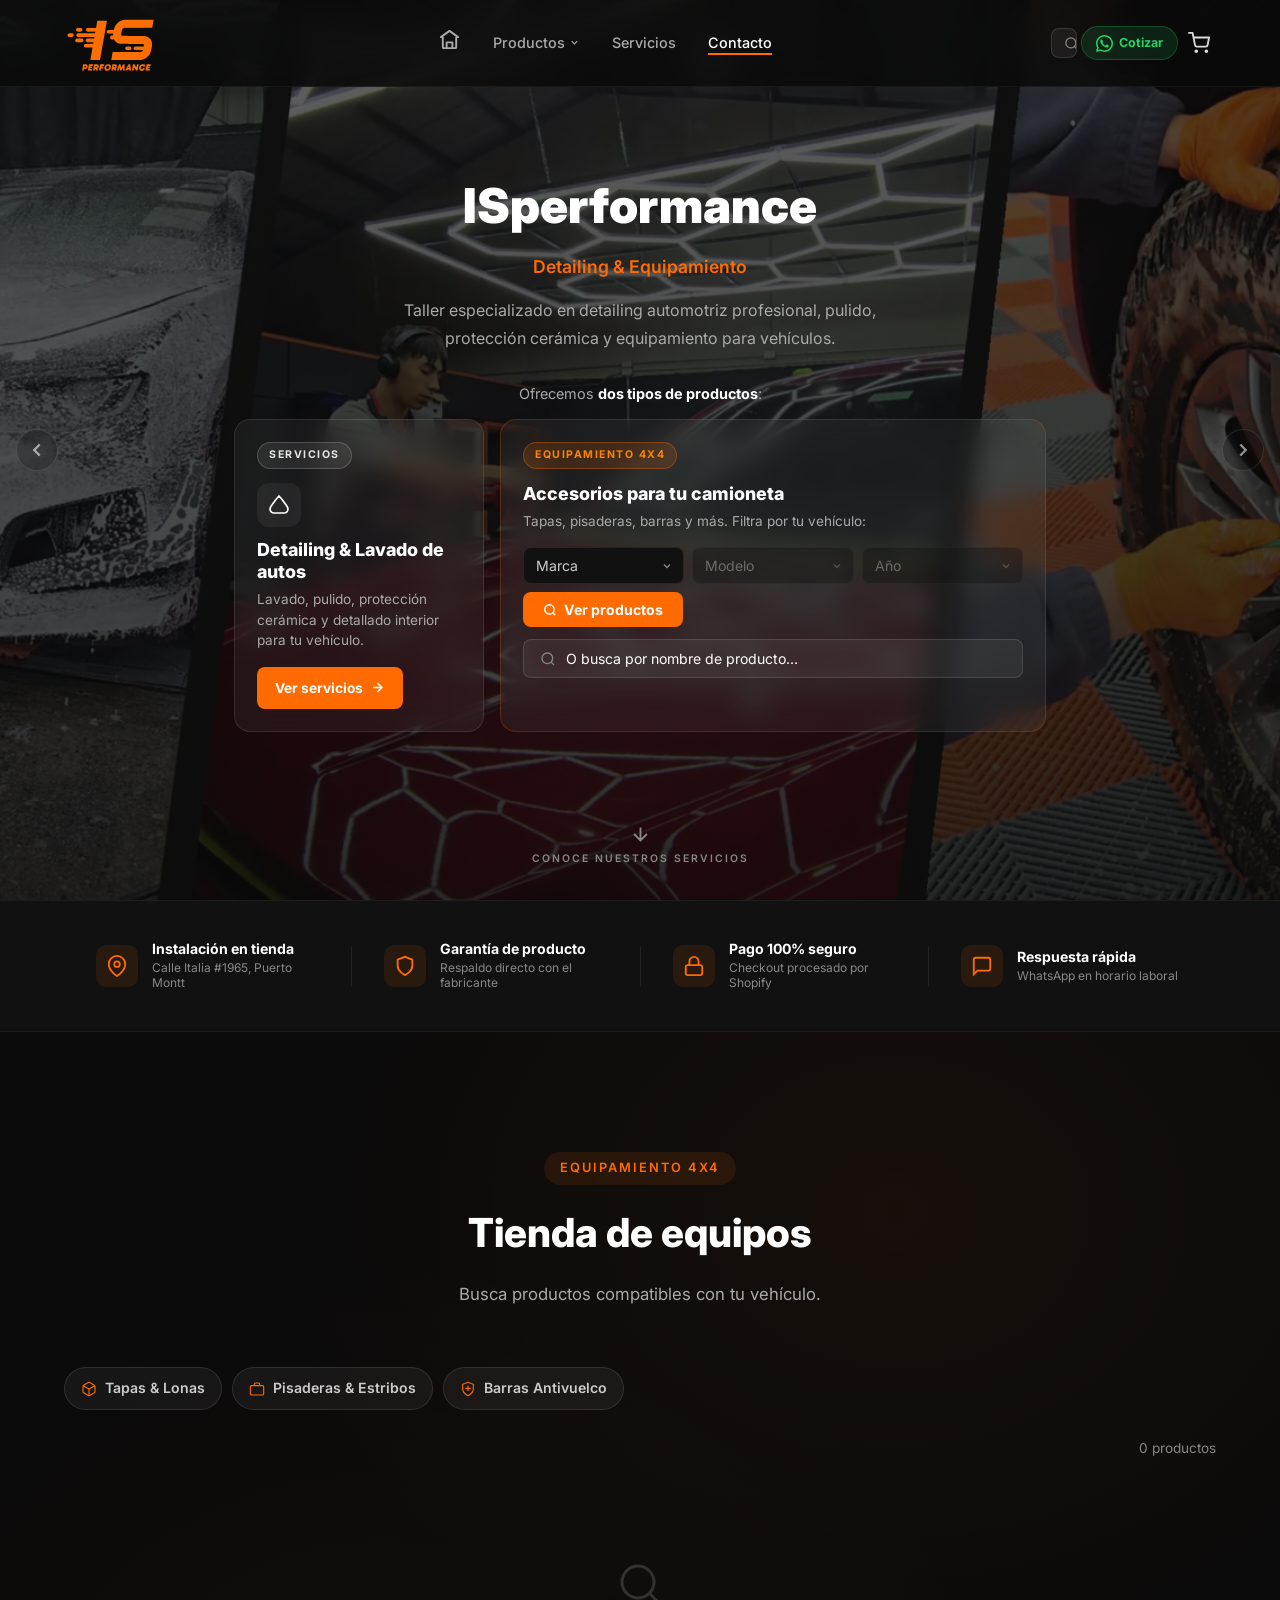
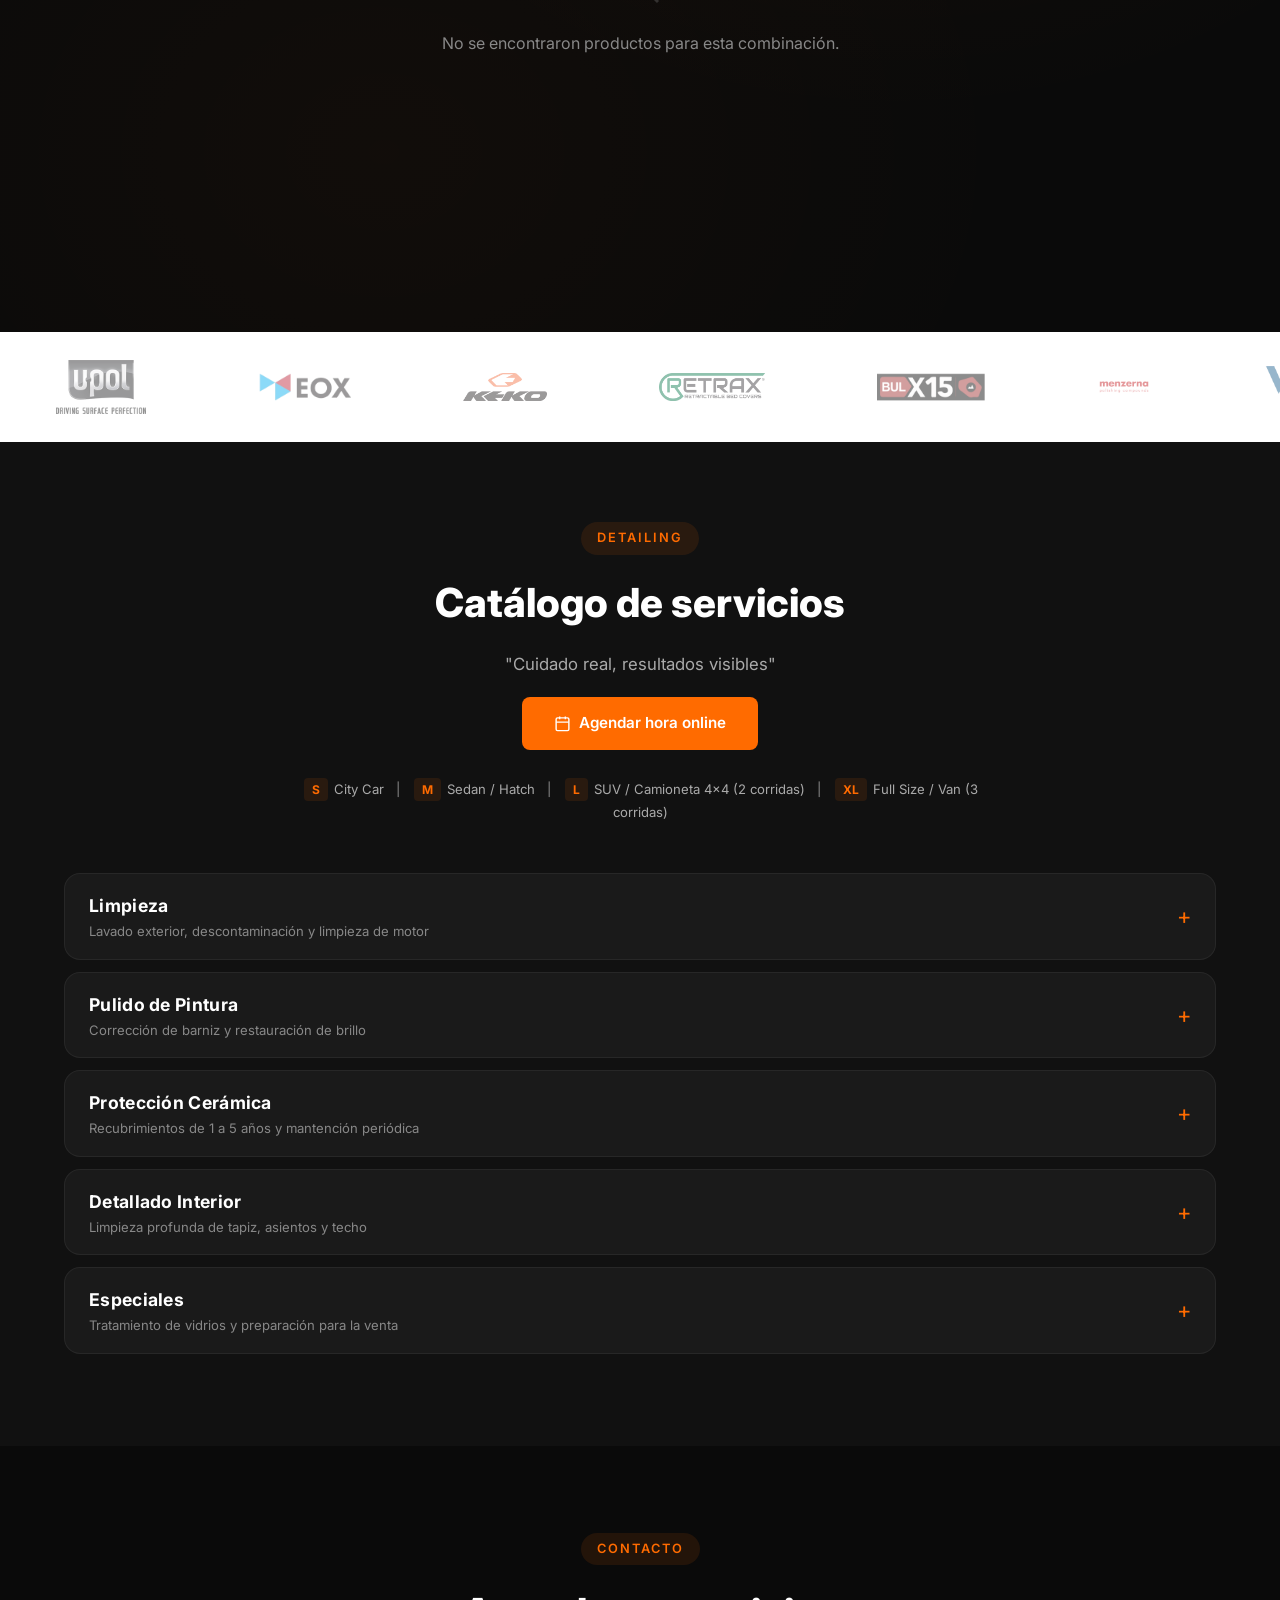
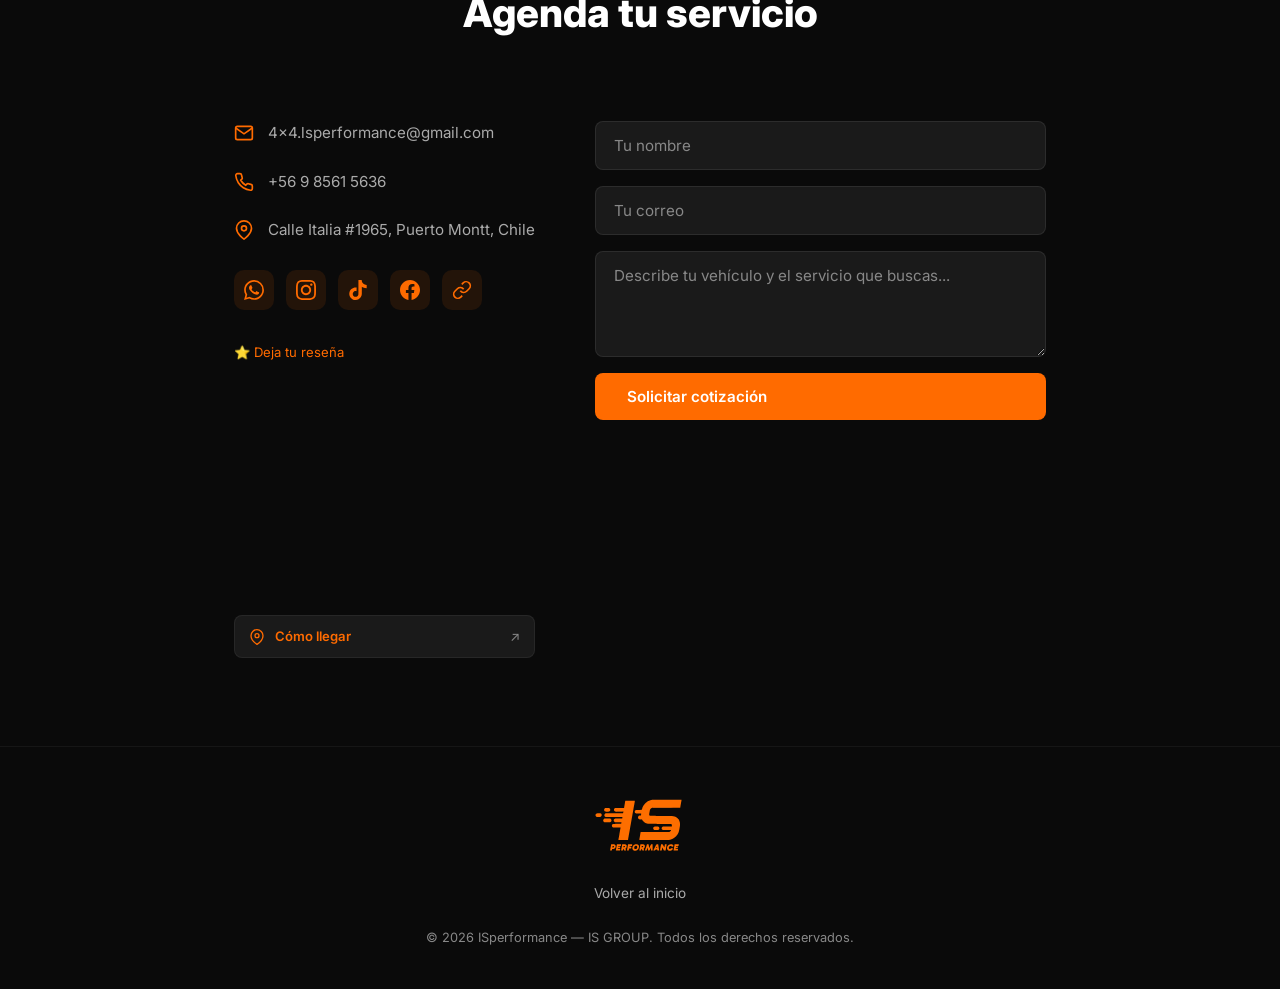
==== commit ea7c9b11: "EOX transparente + cache-bust imagenes marcas v=50" ====
--- a/index.html
+++ b/index.html
@@ -8,8 +8,8 @@
   <link rel="preconnect" href="https://fonts.googleapis.com" />
   <link rel="preconnect" href="https://fonts.gstatic.com" crossorigin />
   <link href="https://fonts.googleapis.com/css2?family=Inter:wght@400;500;600;700;800;900&display=swap" rel="stylesheet" />
-  <link rel="stylesheet" href="css/style.css?v=49" />
-  <link rel="icon" type="image/png" href="assets/images/favicon.png?v=49" />
+  <link rel="stylesheet" href="css/style.css?v=50" />
+  <link rel="icon" type="image/png" href="assets/images/favicon.png?v=50" />
 </head>
 <body class="subpage isperformance-page">
 
@@ -246,20 +246,20 @@
   <section class="marcas" id="marcas">
     <div class="marcas-track">
       <div class="marcas-strip">
-        <span class="marca-chip is-big"><img src="assets/images/marcas/upol.png" alt="U-POL" loading="lazy" /></span>
-        <span class="marca-chip"><img src="assets/images/marcas/eox.png" alt="EOX" loading="lazy" /></span>
-        <span class="marca-chip"><img src="assets/images/marcas/keko.png" alt="Keko" loading="lazy" /></span>
-        <span class="marca-chip"><img src="assets/images/marcas/retrax.png" alt="Retrax" loading="lazy" /></span>
-        <span class="marca-chip is-big"><img src="assets/images/marcas/bulx.png" alt="BULX15" loading="lazy" /></span>
-        <span class="marca-chip is-big"><img src="assets/images/marcas/menzerna.png" alt="Menzerna" loading="lazy" /></span>
-        <span class="marca-chip is-big"><img src="assets/images/marcas/vonixx.png" alt="Vonixx" loading="lazy" /></span>
-        <span class="marca-chip is-big"><img src="assets/images/marcas/upol.png" alt="U-POL" loading="lazy" /></span>
-        <span class="marca-chip"><img src="assets/images/marcas/eox.png" alt="EOX" loading="lazy" /></span>
-        <span class="marca-chip"><img src="assets/images/marcas/keko.png" alt="Keko" loading="lazy" /></span>
-        <span class="marca-chip"><img src="assets/images/marcas/retrax.png" alt="Retrax" loading="lazy" /></span>
-        <span class="marca-chip is-big"><img src="assets/images/marcas/bulx.png" alt="BULX15" loading="lazy" /></span>
-        <span class="marca-chip is-big"><img src="assets/images/marcas/menzerna.png" alt="Menzerna" loading="lazy" /></span>
-        <span class="marca-chip is-big"><img src="assets/images/marcas/vonixx.png" alt="Vonixx" loading="lazy" /></span>
+        <span class="marca-chip is-big"><img src="assets/images/marcas/upol.png?v=50" alt="U-POL" loading="lazy" /></span>
+        <span class="marca-chip"><img src="assets/images/marcas/eox.png?v=50" alt="EOX" loading="lazy" /></span>
+        <span class="marca-chip"><img src="assets/images/marcas/keko.png?v=50" alt="Keko" loading="lazy" /></span>
+        <span class="marca-chip"><img src="assets/images/marcas/retrax.png?v=50" alt="Retrax" loading="lazy" /></span>
+        <span class="marca-chip is-big"><img src="assets/images/marcas/bulx.png?v=50" alt="BULX15" loading="lazy" /></span>
+        <span class="marca-chip is-big"><img src="assets/images/marcas/menzerna.png?v=50" alt="Menzerna" loading="lazy" /></span>
+        <span class="marca-chip is-big"><img src="assets/images/marcas/vonixx.png?v=50" alt="Vonixx" loading="lazy" /></span>
+        <span class="marca-chip is-big"><img src="assets/images/marcas/upol.png?v=50" alt="U-POL" loading="lazy" /></span>
+        <span class="marca-chip"><img src="assets/images/marcas/eox.png?v=50" alt="EOX" loading="lazy" /></span>
+        <span class="marca-chip"><img src="assets/images/marcas/keko.png?v=50" alt="Keko" loading="lazy" /></span>
+        <span class="marca-chip"><img src="assets/images/marcas/retrax.png?v=50" alt="Retrax" loading="lazy" /></span>
+        <span class="marca-chip is-big"><img src="assets/images/marcas/bulx.png?v=50" alt="BULX15" loading="lazy" /></span>
+        <span class="marca-chip is-big"><img src="assets/images/marcas/menzerna.png?v=50" alt="Menzerna" loading="lazy" /></span>
+        <span class="marca-chip is-big"><img src="assets/images/marcas/vonixx.png?v=50" alt="Vonixx" loading="lazy" /></span>
       </div>
     </div>
   </section>
@@ -634,9 +634,9 @@
     </div>
   </footer>
 
-  <script src="js/main.js?v=49"></script>
-  <script src="js/carrito.js?v=49"></script>
-  <script src="js/productos.js?v=49"></script>
-  <script src="js/filtros.js?v=49"></script>
+  <script src="js/main.js?v=50"></script>
+  <script src="js/carrito.js?v=50"></script>
+  <script src="js/productos.js?v=50"></script>
+  <script src="js/filtros.js?v=50"></script>
 </body>
 </html>
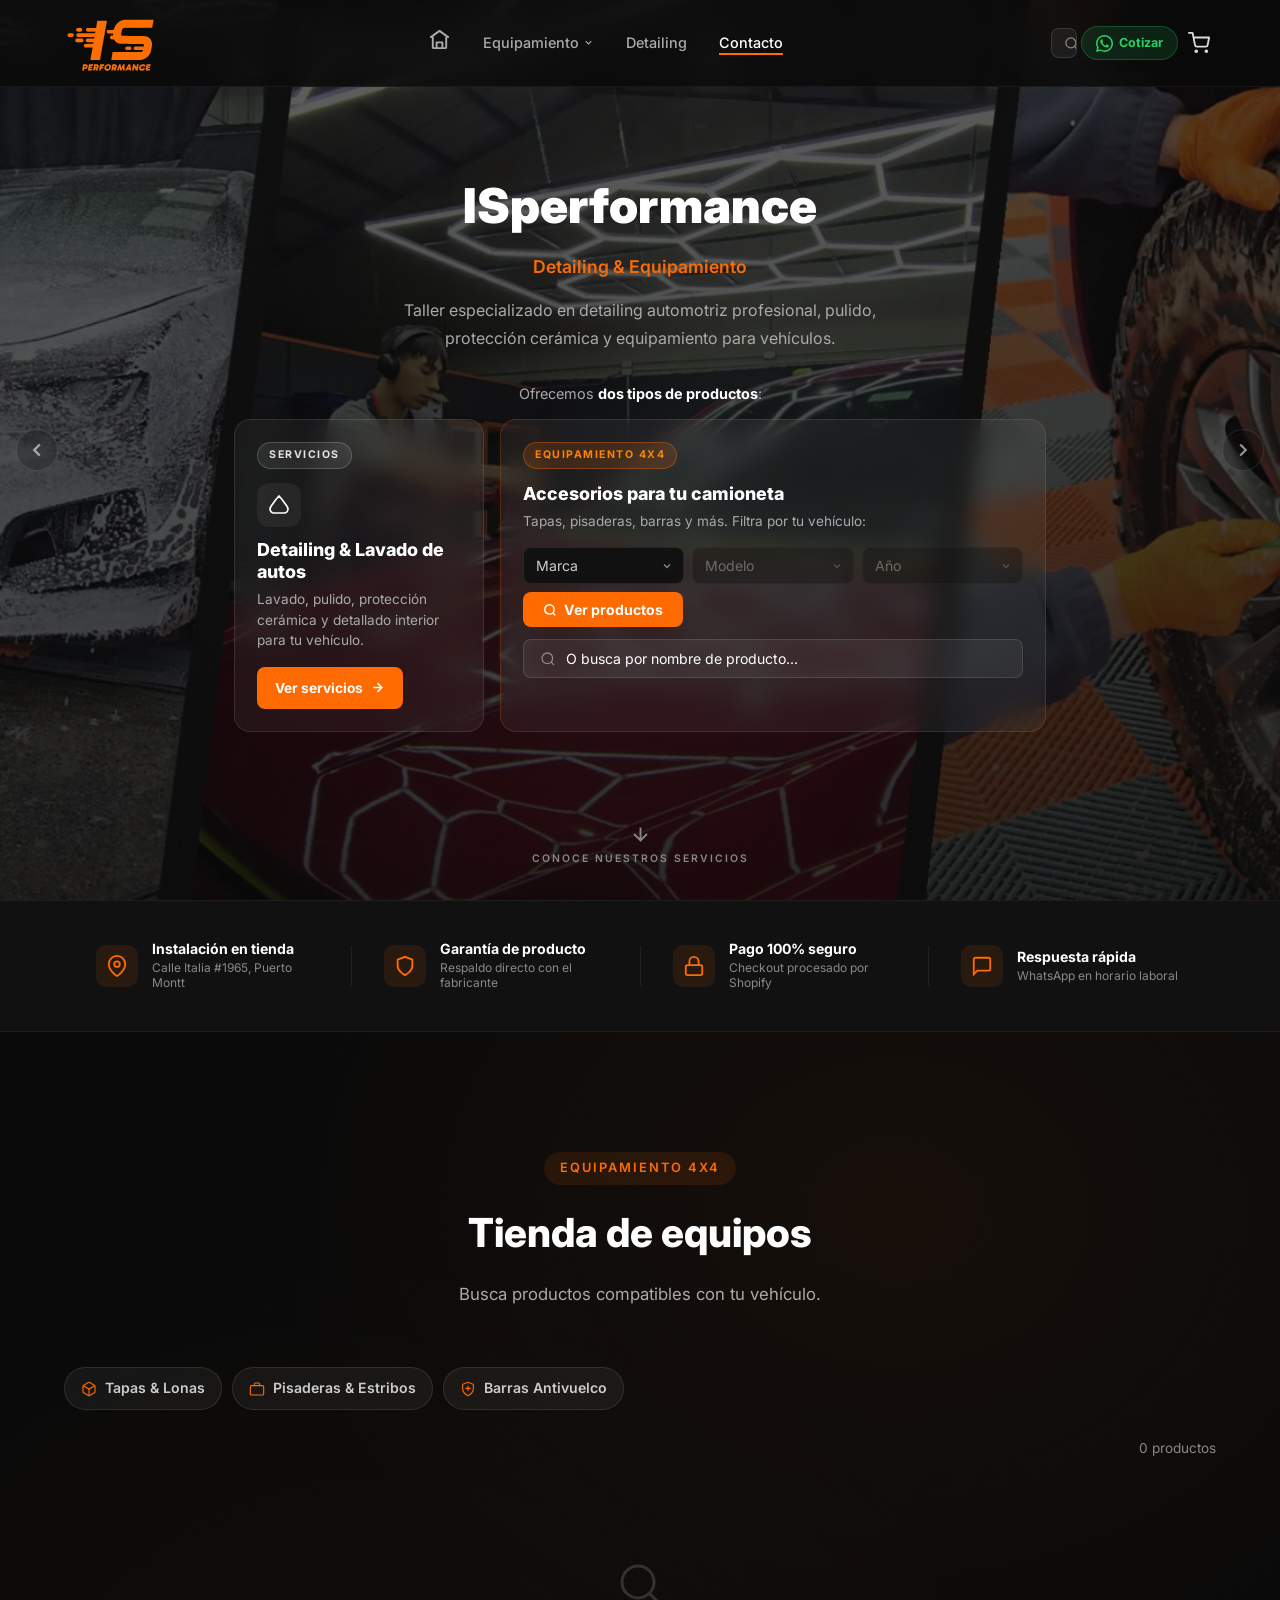
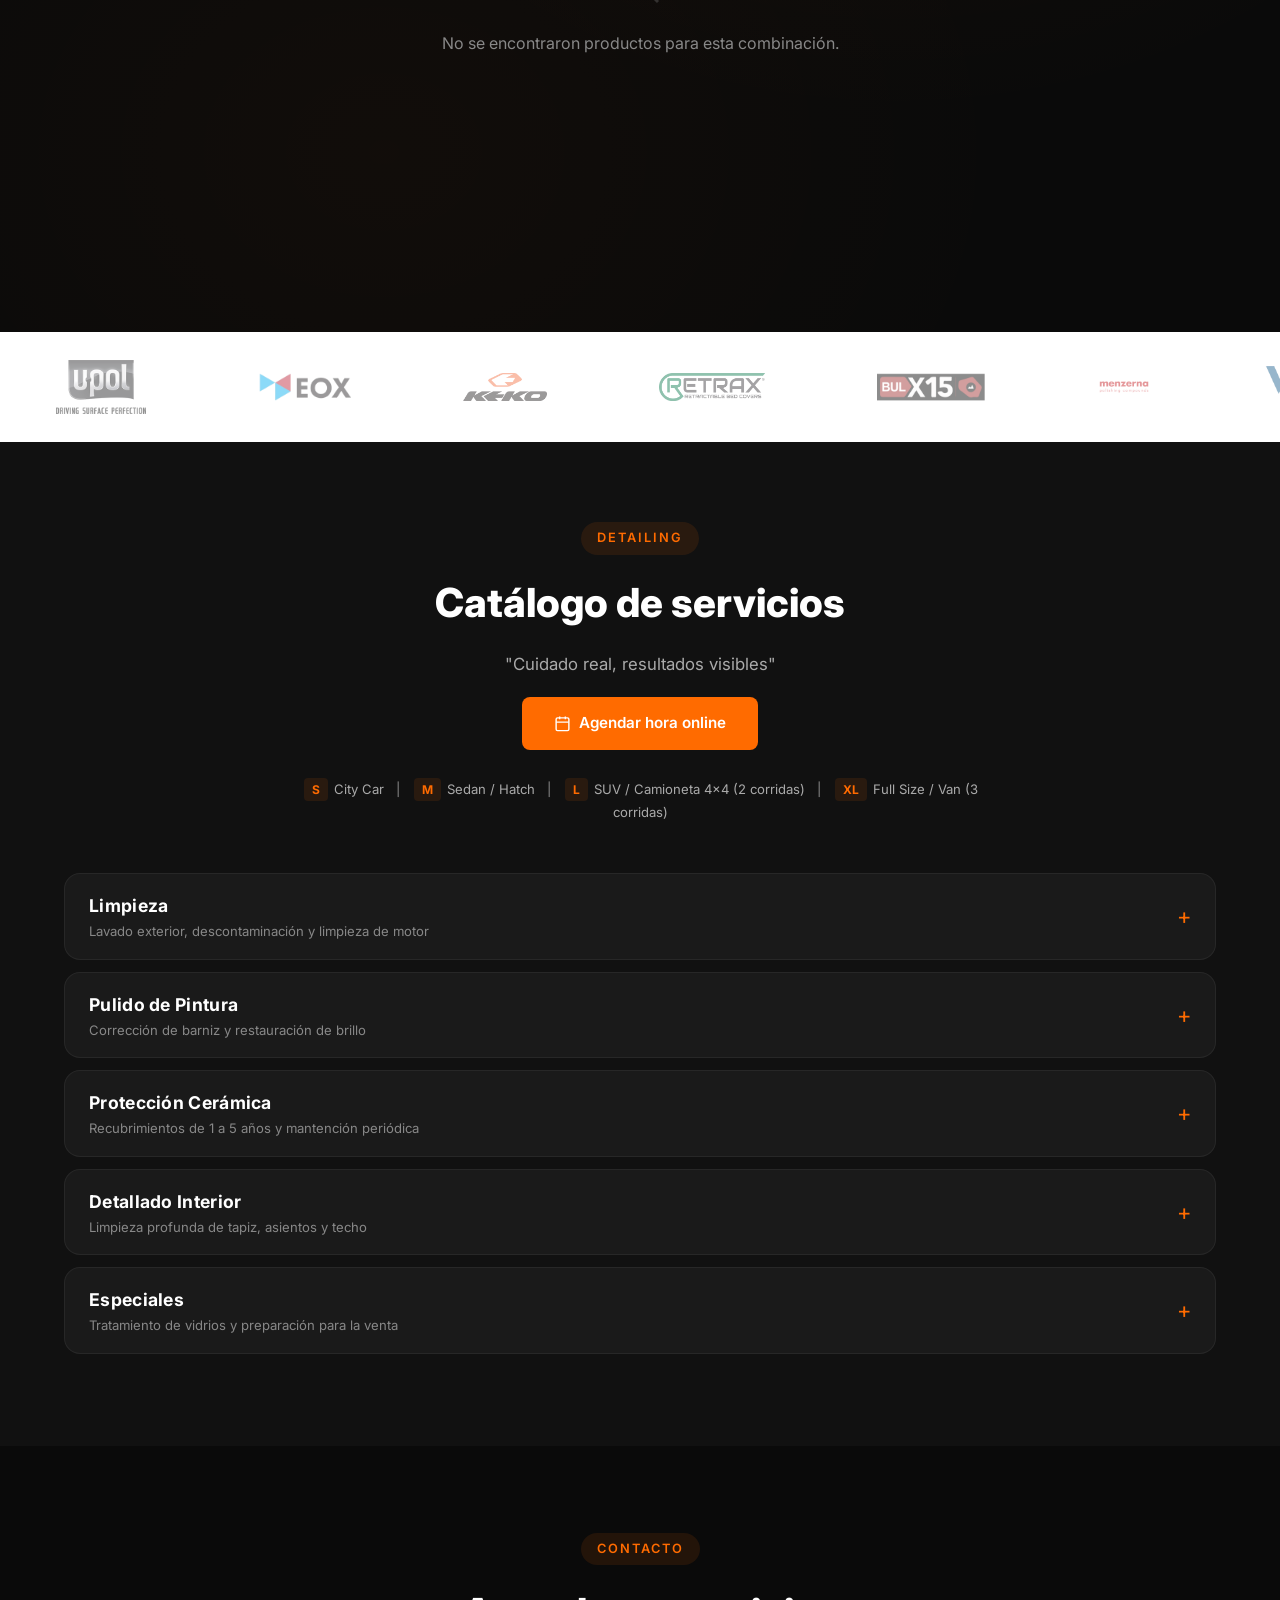
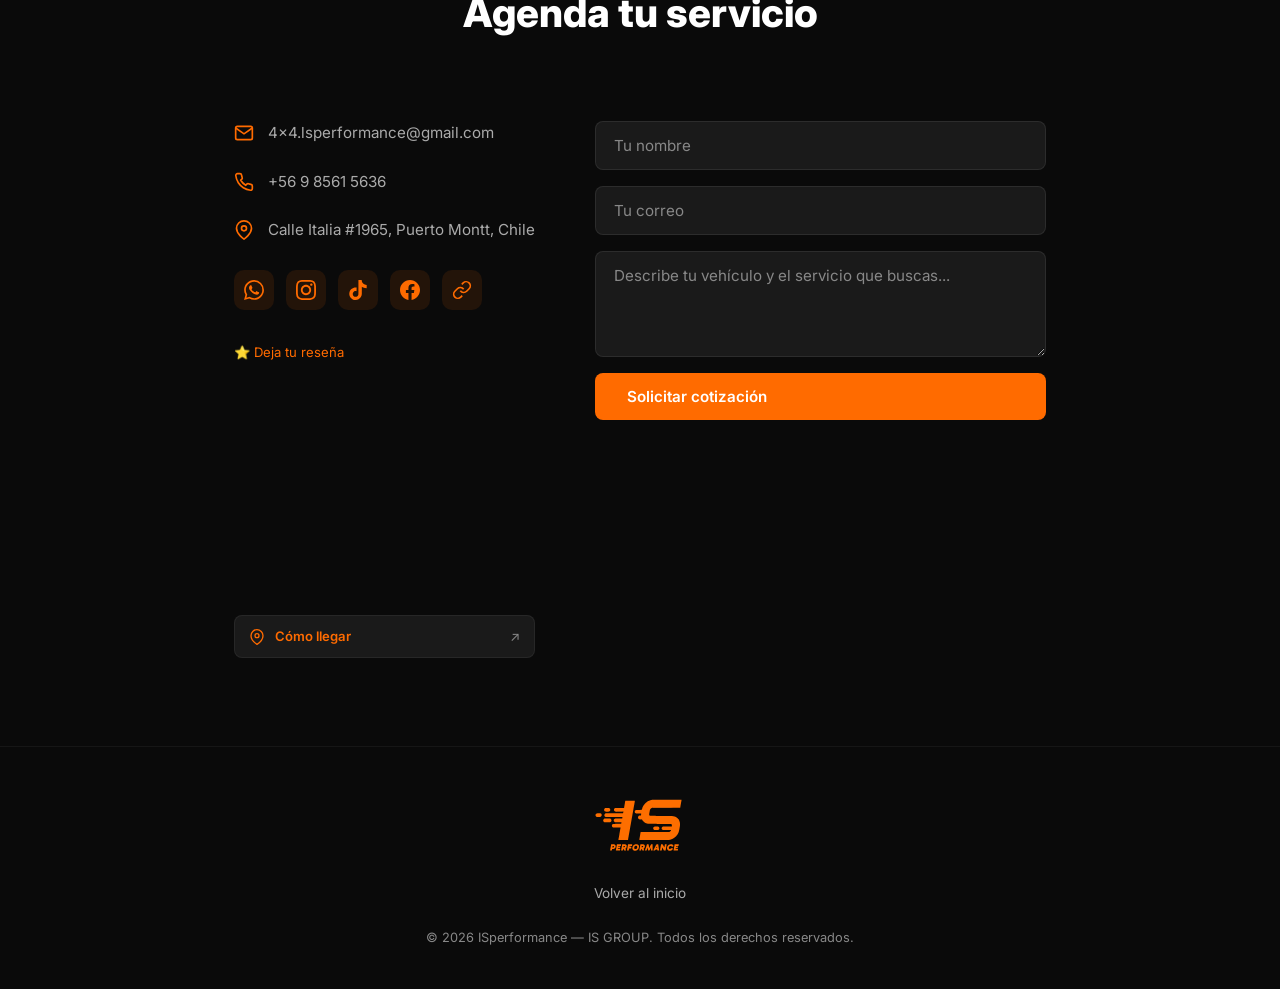
==== commit eb5ba265: "nav Detailing/Equipamiento + card a detailing.html v=51" ====
--- a/index.html
+++ b/index.html
@@ -8,8 +8,8 @@
   <link rel="preconnect" href="https://fonts.googleapis.com" />
   <link rel="preconnect" href="https://fonts.gstatic.com" crossorigin />
   <link href="https://fonts.googleapis.com/css2?family=Inter:wght@400;500;600;700;800;900&display=swap" rel="stylesheet" />
-  <link rel="stylesheet" href="css/style.css?v=50" />
-  <link rel="icon" type="image/png" href="assets/images/favicon.png?v=50" />
+  <link rel="stylesheet" href="css/style.css?v=51" />
+  <link rel="icon" type="image/png" href="assets/images/favicon.png?v=51" />
 </head>
 <body class="subpage isperformance-page">
 
@@ -23,7 +23,7 @@
         <li><a href="/" class="nav-link nav-home" aria-label="Inicio" title="Inicio"><svg width="23" height="23" viewBox="0 0 24 24" fill="none" stroke="currentColor" stroke-width="2" stroke-linecap="round" stroke-linejoin="round"><path d="M3 9.5 12 3l9 6.5"/><path d="M5 10v10a1 1 0 0 0 1 1h12a1 1 0 0 0 1-1V10"/><path d="M9 21v-6h6v6"/></svg></a></li>
         <li class="nav-has-dropdown">
           <a href="productos.html" class="nav-link">
-            Productos
+            Equipamiento
             <svg width="11" height="11" viewBox="0 0 24 24" fill="none" stroke="currentColor" stroke-width="2.5"><polyline points="6 9 12 15 18 9"/></svg>
           </a>
           <div class="nav-dropdown">
@@ -41,7 +41,7 @@
             </a>
           </div>
         </li>
-        <li><a href="#servicios" class="nav-link">Servicios</a></li>
+        <li><a href="detailing.html" class="nav-link">Detailing</a></li>
         <li><a href="#contacto" class="nav-link">Contacto</a></li>
       </ul>
       <div class="nav-right">
@@ -106,7 +106,7 @@
           </div>
           <h3 class="hero-acceso-titulo">Detailing &amp; Lavado de autos</h3>
           <p class="hero-acceso-desc">Lavado, pulido, protección cerámica y detallado interior para tu vehículo.</p>
-          <a href="#servicios" class="hero-acceso-cta">
+          <a href="detailing.html" class="hero-acceso-cta">
             Ver servicios
             <svg width="15" height="15" viewBox="0 0 24 24" fill="none" stroke="currentColor" stroke-width="2.5"><path d="M5 12h14M12 5l7 7-7 7"/></svg>
           </a>
@@ -246,20 +246,20 @@
   <section class="marcas" id="marcas">
     <div class="marcas-track">
       <div class="marcas-strip">
-        <span class="marca-chip is-big"><img src="assets/images/marcas/upol.png?v=50" alt="U-POL" loading="lazy" /></span>
-        <span class="marca-chip"><img src="assets/images/marcas/eox.png?v=50" alt="EOX" loading="lazy" /></span>
-        <span class="marca-chip"><img src="assets/images/marcas/keko.png?v=50" alt="Keko" loading="lazy" /></span>
-        <span class="marca-chip"><img src="assets/images/marcas/retrax.png?v=50" alt="Retrax" loading="lazy" /></span>
-        <span class="marca-chip is-big"><img src="assets/images/marcas/bulx.png?v=50" alt="BULX15" loading="lazy" /></span>
-        <span class="marca-chip is-big"><img src="assets/images/marcas/menzerna.png?v=50" alt="Menzerna" loading="lazy" /></span>
-        <span class="marca-chip is-big"><img src="assets/images/marcas/vonixx.png?v=50" alt="Vonixx" loading="lazy" /></span>
-        <span class="marca-chip is-big"><img src="assets/images/marcas/upol.png?v=50" alt="U-POL" loading="lazy" /></span>
-        <span class="marca-chip"><img src="assets/images/marcas/eox.png?v=50" alt="EOX" loading="lazy" /></span>
-        <span class="marca-chip"><img src="assets/images/marcas/keko.png?v=50" alt="Keko" loading="lazy" /></span>
-        <span class="marca-chip"><img src="assets/images/marcas/retrax.png?v=50" alt="Retrax" loading="lazy" /></span>
-        <span class="marca-chip is-big"><img src="assets/images/marcas/bulx.png?v=50" alt="BULX15" loading="lazy" /></span>
-        <span class="marca-chip is-big"><img src="assets/images/marcas/menzerna.png?v=50" alt="Menzerna" loading="lazy" /></span>
-        <span class="marca-chip is-big"><img src="assets/images/marcas/vonixx.png?v=50" alt="Vonixx" loading="lazy" /></span>
+        <span class="marca-chip is-big"><img src="assets/images/marcas/upol.png?v=51" alt="U-POL" loading="lazy" /></span>
+        <span class="marca-chip"><img src="assets/images/marcas/eox.png?v=51" alt="EOX" loading="lazy" /></span>
+        <span class="marca-chip"><img src="assets/images/marcas/keko.png?v=51" alt="Keko" loading="lazy" /></span>
+        <span class="marca-chip"><img src="assets/images/marcas/retrax.png?v=51" alt="Retrax" loading="lazy" /></span>
+        <span class="marca-chip is-big"><img src="assets/images/marcas/bulx.png?v=51" alt="BULX15" loading="lazy" /></span>
+        <span class="marca-chip is-big"><img src="assets/images/marcas/menzerna.png?v=51" alt="Menzerna" loading="lazy" /></span>
+        <span class="marca-chip is-big"><img src="assets/images/marcas/vonixx.png?v=51" alt="Vonixx" loading="lazy" /></span>
+        <span class="marca-chip is-big"><img src="assets/images/marcas/upol.png?v=51" alt="U-POL" loading="lazy" /></span>
+        <span class="marca-chip"><img src="assets/images/marcas/eox.png?v=51" alt="EOX" loading="lazy" /></span>
+        <span class="marca-chip"><img src="assets/images/marcas/keko.png?v=51" alt="Keko" loading="lazy" /></span>
+        <span class="marca-chip"><img src="assets/images/marcas/retrax.png?v=51" alt="Retrax" loading="lazy" /></span>
+        <span class="marca-chip is-big"><img src="assets/images/marcas/bulx.png?v=51" alt="BULX15" loading="lazy" /></span>
+        <span class="marca-chip is-big"><img src="assets/images/marcas/menzerna.png?v=51" alt="Menzerna" loading="lazy" /></span>
+        <span class="marca-chip is-big"><img src="assets/images/marcas/vonixx.png?v=51" alt="Vonixx" loading="lazy" /></span>
       </div>
     </div>
   </section>
@@ -634,9 +634,9 @@
     </div>
   </footer>
 
-  <script src="js/main.js?v=50"></script>
-  <script src="js/carrito.js?v=50"></script>
-  <script src="js/productos.js?v=50"></script>
-  <script src="js/filtros.js?v=50"></script>
+  <script src="js/main.js?v=51"></script>
+  <script src="js/carrito.js?v=51"></script>
+  <script src="js/productos.js?v=51"></script>
+  <script src="js/filtros.js?v=51"></script>
 </body>
 </html>
--- a/css/style.css
+++ b/css/style.css
@@ -3913,6 +3913,28 @@
   .nav-wa-btn { padding: 6px 8px; }
 }
 
+/* Botones CTA del hero de detailing */
+.hero-cta-row {
+  display: flex;
+  gap: 12px;
+  flex-wrap: wrap;
+  margin-top: 30px;
+}
+.hero-cta-btn {
+  display: inline-flex;
+  align-items: center;
+  gap: 8px;
+}
+.btn-ghost {
+  background: rgba(255, 255, 255, 0.06);
+  border: 1px solid rgba(255, 255, 255, 0.2);
+  color: var(--white);
+}
+.btn-ghost:hover {
+  background: rgba(255, 255, 255, 0.12);
+  border-color: rgba(255, 255, 255, 0.35);
+}
+
 /* Botón agendar hora (en el header de servicios) */
 .agenda-btn {
   margin-top: 20px;
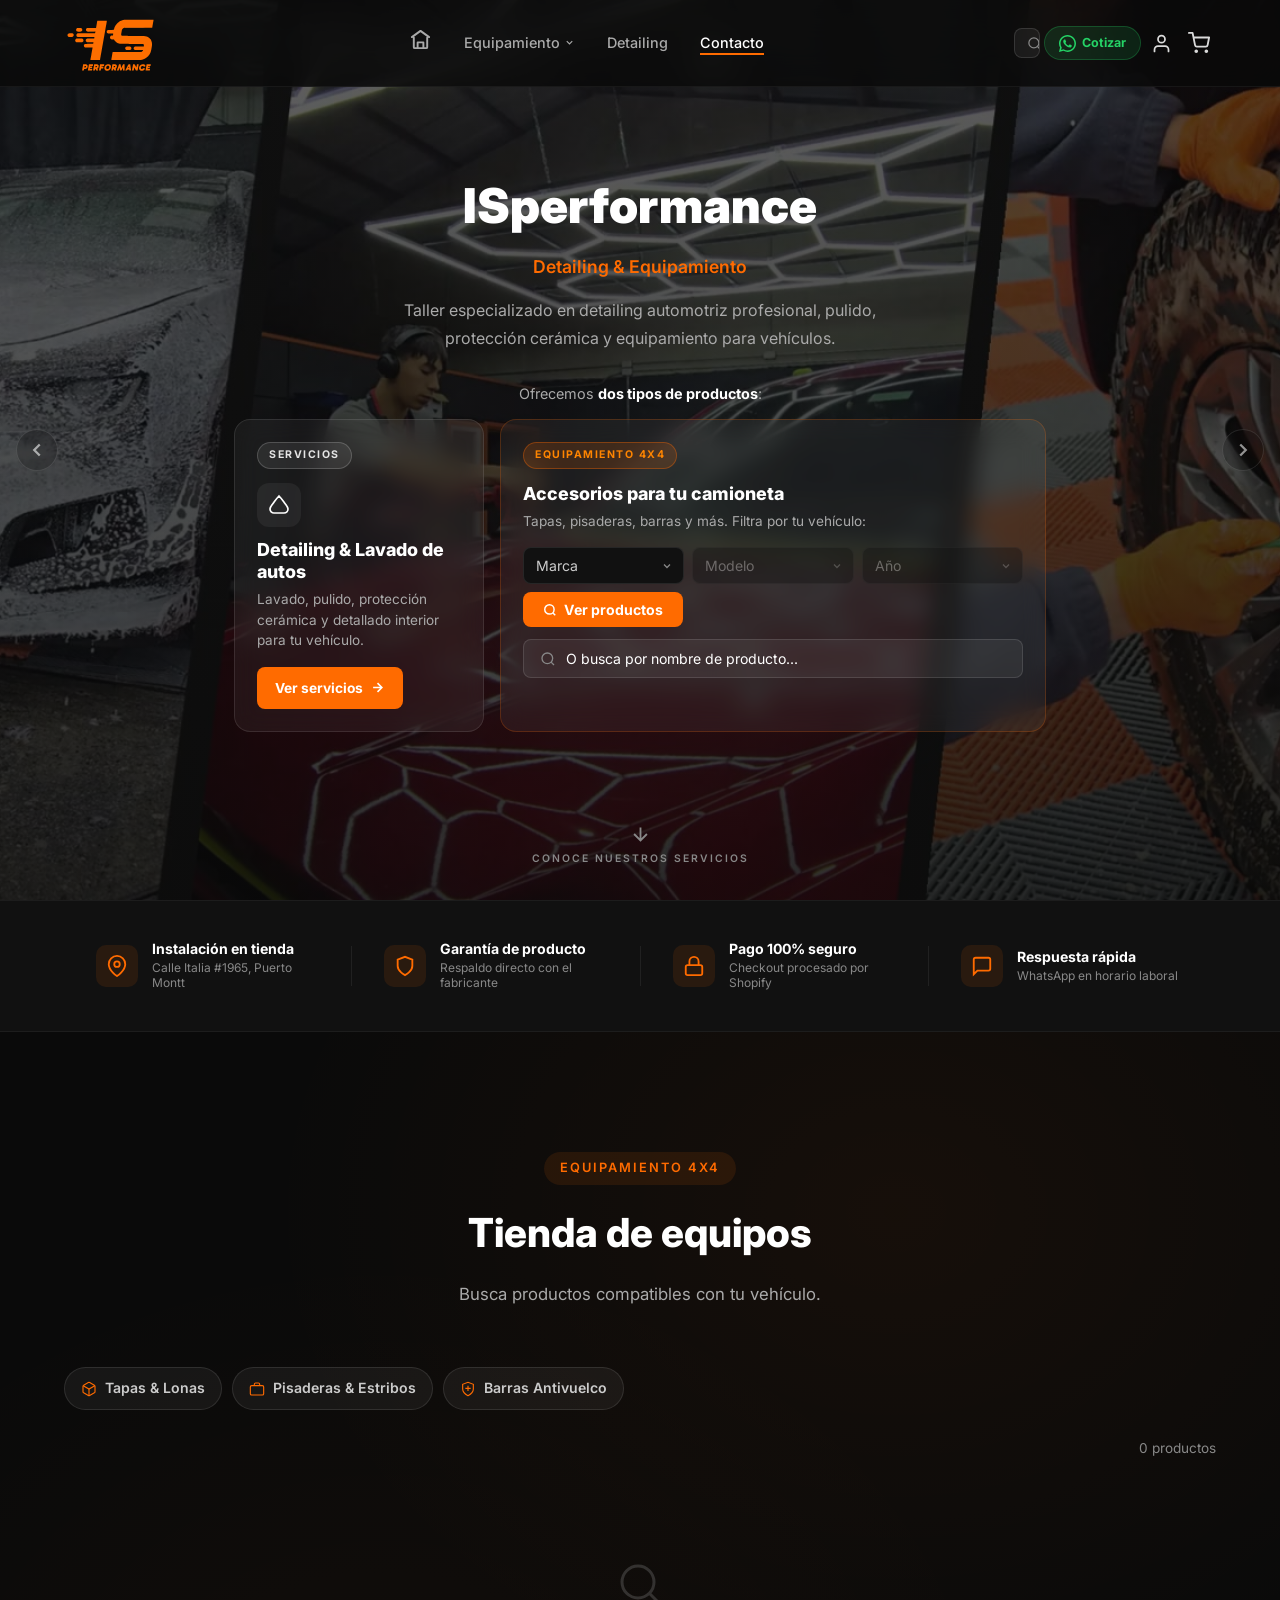
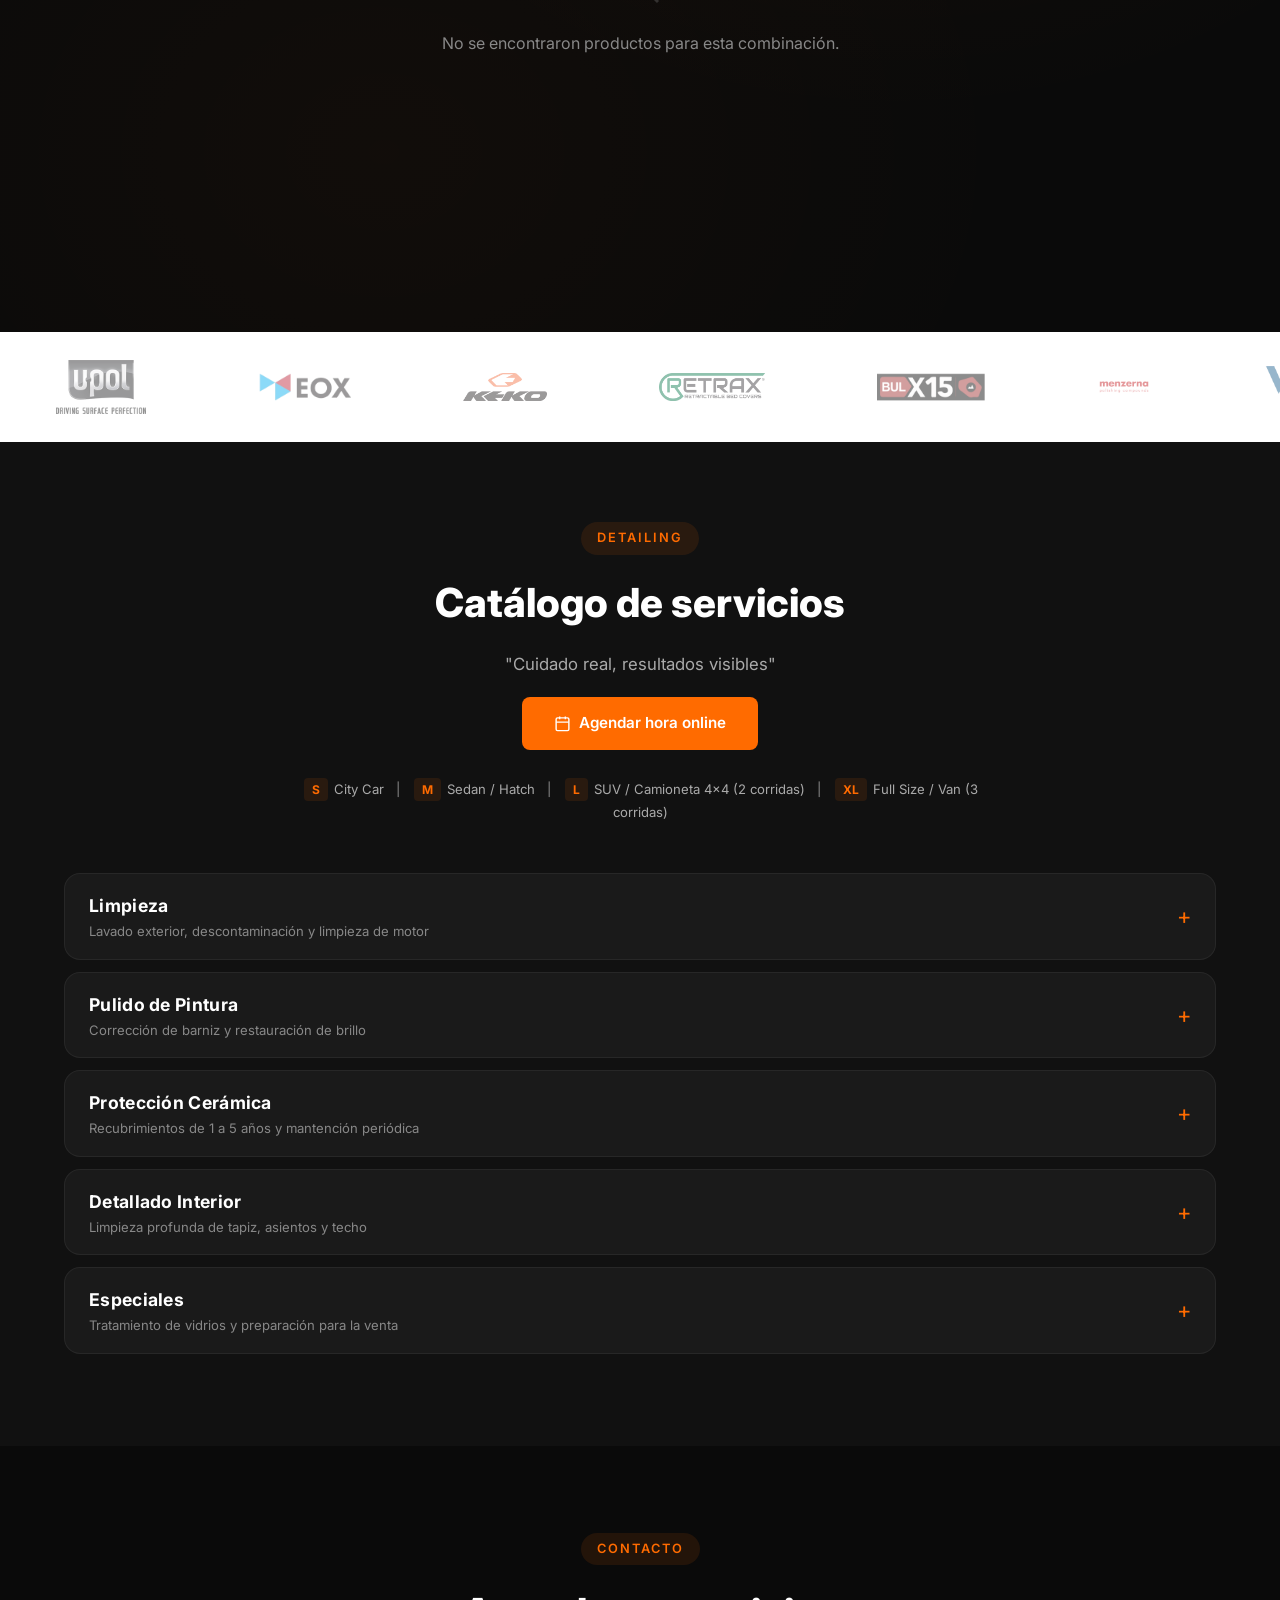
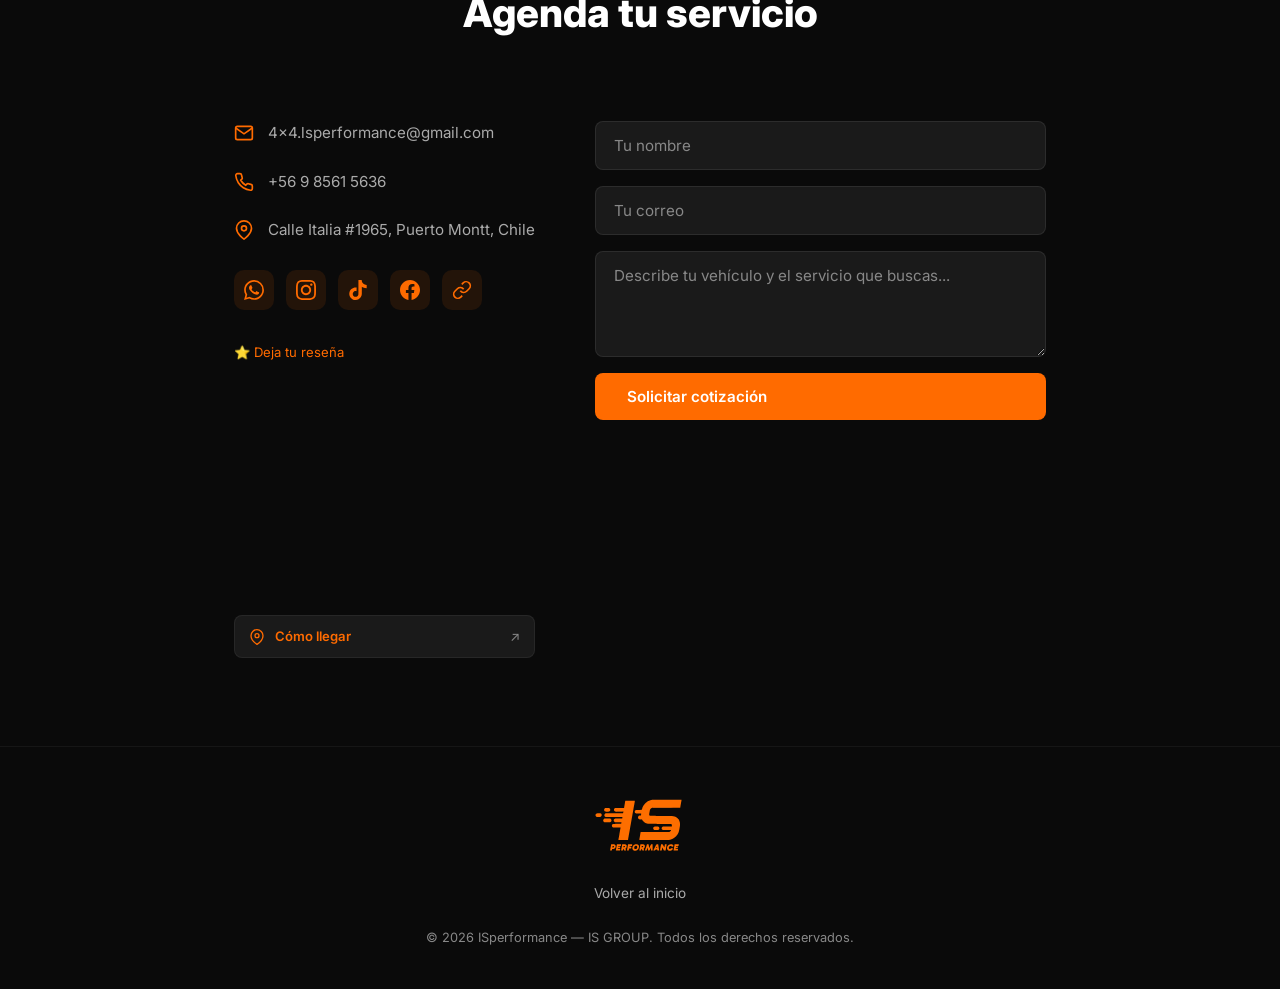
==== commit 1530495d: "Agrega icono de acceso interno (persona) en la navbar hacia /os Co-Authored-By: Claude Opus 4.8 <nor" ====
--- a/index.html
+++ b/index.html
@@ -53,6 +53,9 @@
         <a href="https://wa.me/56985615636" class="nav-wa-btn" target="_blank" rel="noopener" aria-label="WhatsApp">
           <svg viewBox="0 0 24 24" fill="currentColor" width="17" height="17"><path d="M17.472 14.382c-.297-.149-1.758-.867-2.03-.967-.273-.099-.471-.148-.67.15-.197.297-.767.966-.94 1.164-.173.199-.347.223-.644.075-.297-.15-1.255-.463-2.39-1.475-.883-.788-1.48-1.761-1.653-2.059-.173-.297-.018-.458.13-.606.134-.133.298-.347.446-.52.149-.174.198-.298.298-.497.099-.198.05-.371-.025-.52-.075-.149-.669-1.612-.916-2.207-.242-.579-.487-.5-.669-.51-.173-.008-.371-.01-.57-.01-.198 0-.52.074-.792.372-.272.297-1.04 1.016-1.04 2.479 0 1.462 1.065 2.875 1.213 3.074.149.198 2.096 3.2 5.077 4.487.709.306 1.262.489 1.694.625.712.227 1.36.195 1.871.118.571-.085 1.758-.719 2.006-1.413.248-.694.248-1.289.173-1.413-.074-.124-.272-.198-.57-.347z"/><path d="M12 0C5.373 0 0 5.373 0 12c0 2.108.55 4.086 1.512 5.802L0 24l6.389-1.674A11.94 11.94 0 0012 24c6.627 0 12-5.373 12-12S18.627 0 12 0zm0 21.818a9.818 9.818 0 01-5.007-1.371l-.36-.213-3.724.976.994-3.622-.234-.373A9.818 9.818 0 012.182 12C2.182 6.57 6.57 2.182 12 2.182S21.818 6.57 21.818 12 17.43 21.818 12 21.818z"/></svg>
           <span>Cotizar</span>
+        </a>
+        <a href="/os/" class="nav-user-btn" aria-label="Acceso interno" title="Acceso equipo IS Performance">
+          <svg width="21" height="21" viewBox="0 0 24 24" fill="none" stroke="currentColor" stroke-width="2" stroke-linecap="round" stroke-linejoin="round"><path d="M20 21v-2a4 4 0 0 0-4-4H8a4 4 0 0 0-4 4v2"/><circle cx="12" cy="7" r="4"/></svg>
         </a>
         <button class="nav-cart-btn" id="nav-cart-btn" aria-label="Ver carrito">
           <svg width="22" height="22" viewBox="0 0 24 24" fill="none" stroke="currentColor" stroke-width="2" stroke-linecap="round" stroke-linejoin="round">
--- a/css/style.css
+++ b/css/style.css
@@ -159,6 +159,21 @@
   opacity: 0.85;
   transition: opacity 0.2s;
   flex-shrink: 0;
+}
+.nav-user-btn {
+  display: flex;
+  align-items: center;
+  justify-content: center;
+  color: var(--white);
+  padding: 6px;
+  opacity: 0.85;
+  transition: opacity 0.2s, color 0.2s;
+  flex-shrink: 0;
+  text-decoration: none;
+}
+.nav-user-btn:hover {
+  opacity: 1;
+  color: var(--orange-500);
 }
 
 .nav-cart-btn:hover { opacity: 1; }
@@ -4547,3 +4562,51 @@
     height: 145px;
   }
 }
+
+/* ========================================
+   DETAILING — Productos / Empresa / Clientes
+   ======================================== */
+.det-prod-grid {
+  display: grid;
+  grid-template-columns: repeat(auto-fill, minmax(220px, 1fr));
+  gap: 20px;
+}
+.det-prod-card {
+  background: rgba(255,255,255,0.04);
+  border: 1px solid rgba(255,255,255,0.08);
+  border-radius: var(--radius);
+  padding: 20px;
+  text-align: center;
+  transition: transform .2s, border-color .2s;
+}
+.det-prod-card:hover { transform: translateY(-4px); border-color: rgba(255,107,0,0.4); }
+.det-prod-img { height: 180px; display:flex; align-items:center; justify-content:center; margin-bottom: 14px; }
+.det-prod-img img { max-height: 100%; max-width: 100%; object-fit: contain; }
+.det-prod-marca {
+  display:inline-block; font-size:0.66rem; font-weight:800; letter-spacing:1.5px;
+  color: var(--orange-400); background: rgba(255,107,0,0.12);
+  border:1px solid rgba(255,107,0,0.3); padding:3px 10px; border-radius:999px; margin-bottom:8px;
+}
+.det-prod-card h3 { font-size:1rem; color:var(--white); margin-bottom:6px; }
+.det-prod-card p { font-size:0.84rem; color:var(--gray-400); line-height:1.5; }
+.det-prod-nota { text-align:center; margin-top:26px; color:var(--gray-300); font-size:0.9rem; }
+.det-prod-nota a { color: var(--orange-500); font-weight:600; }
+
+.det-empresa-texto {
+  max-width: 720px; margin: 0 auto; text-align:center;
+  font-size: 1.1rem; line-height: 1.8; color: var(--gray-200);
+}
+.det-empresa-texto strong { color: var(--white); }
+.det-empresa-tags { display:flex; flex-wrap:wrap; gap:10px; justify-content:center; margin-top:26px; }
+.det-empresa-tags span {
+  font-size:0.82rem; font-weight:600; color:var(--gray-200);
+  background: rgba(255,255,255,0.05); border:1px solid rgba(255,255,255,0.12);
+  padding:7px 16px; border-radius:999px;
+}
+
+.det-clientes { padding: 70px 0; background: var(--dark-800); }
+.det-clientes-img {
+  max-width: 1100px; margin: 30px auto 0; background:#fff;
+  border-radius: var(--radius); padding: 30px 24px;
+}
+.det-clientes-img img { width:100%; height:auto; display:block; }
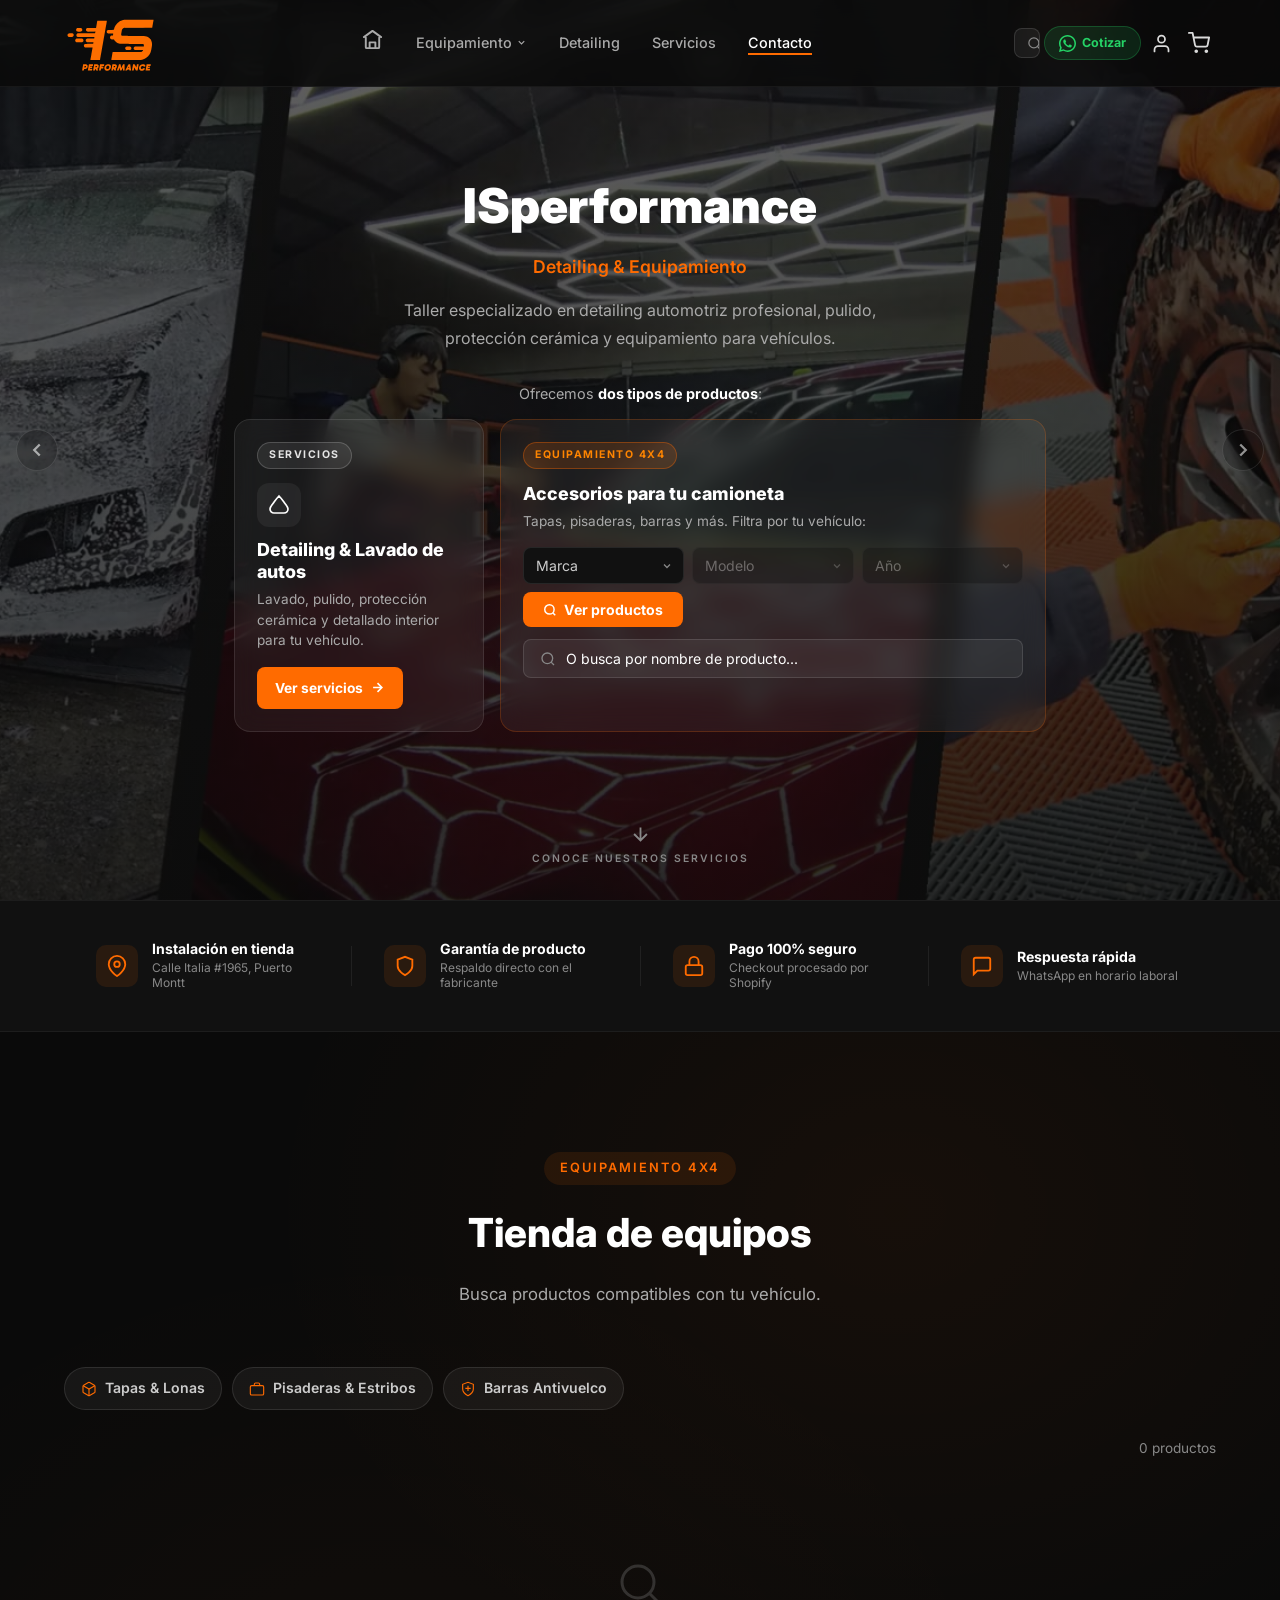
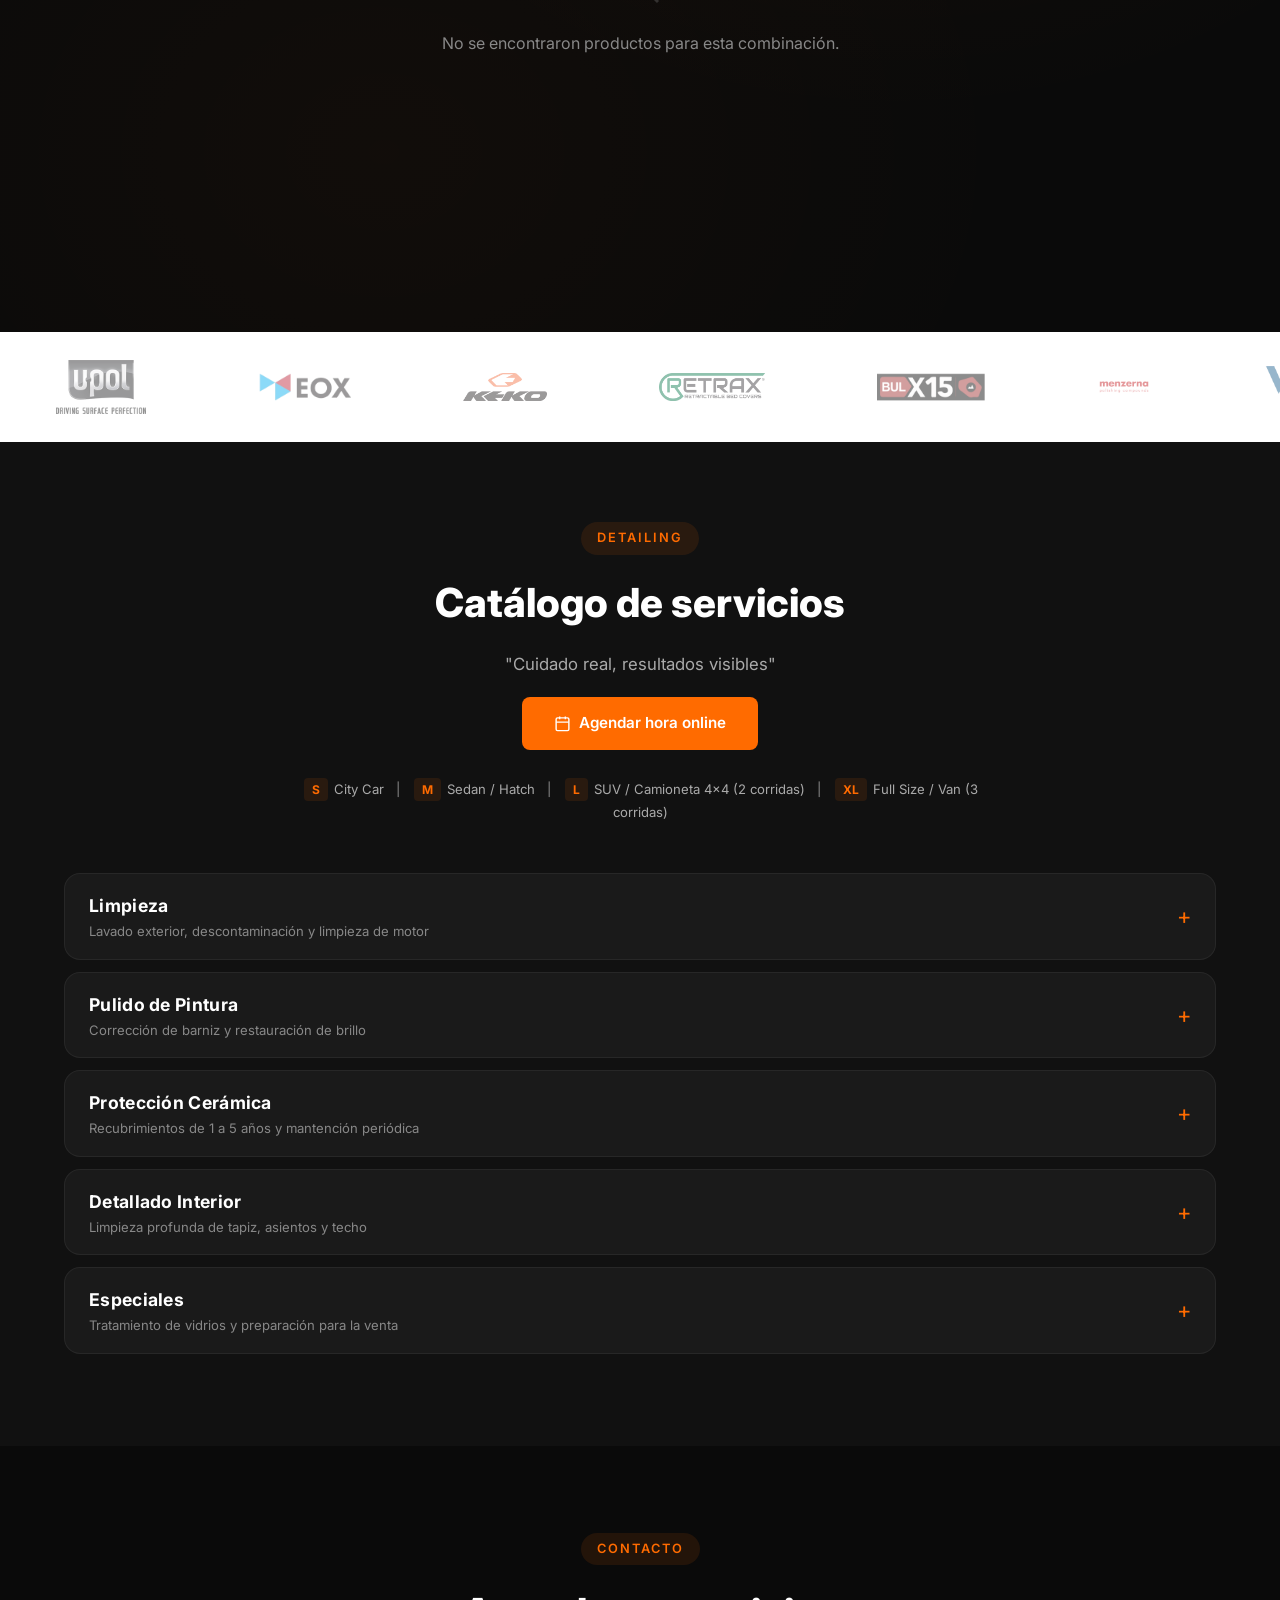
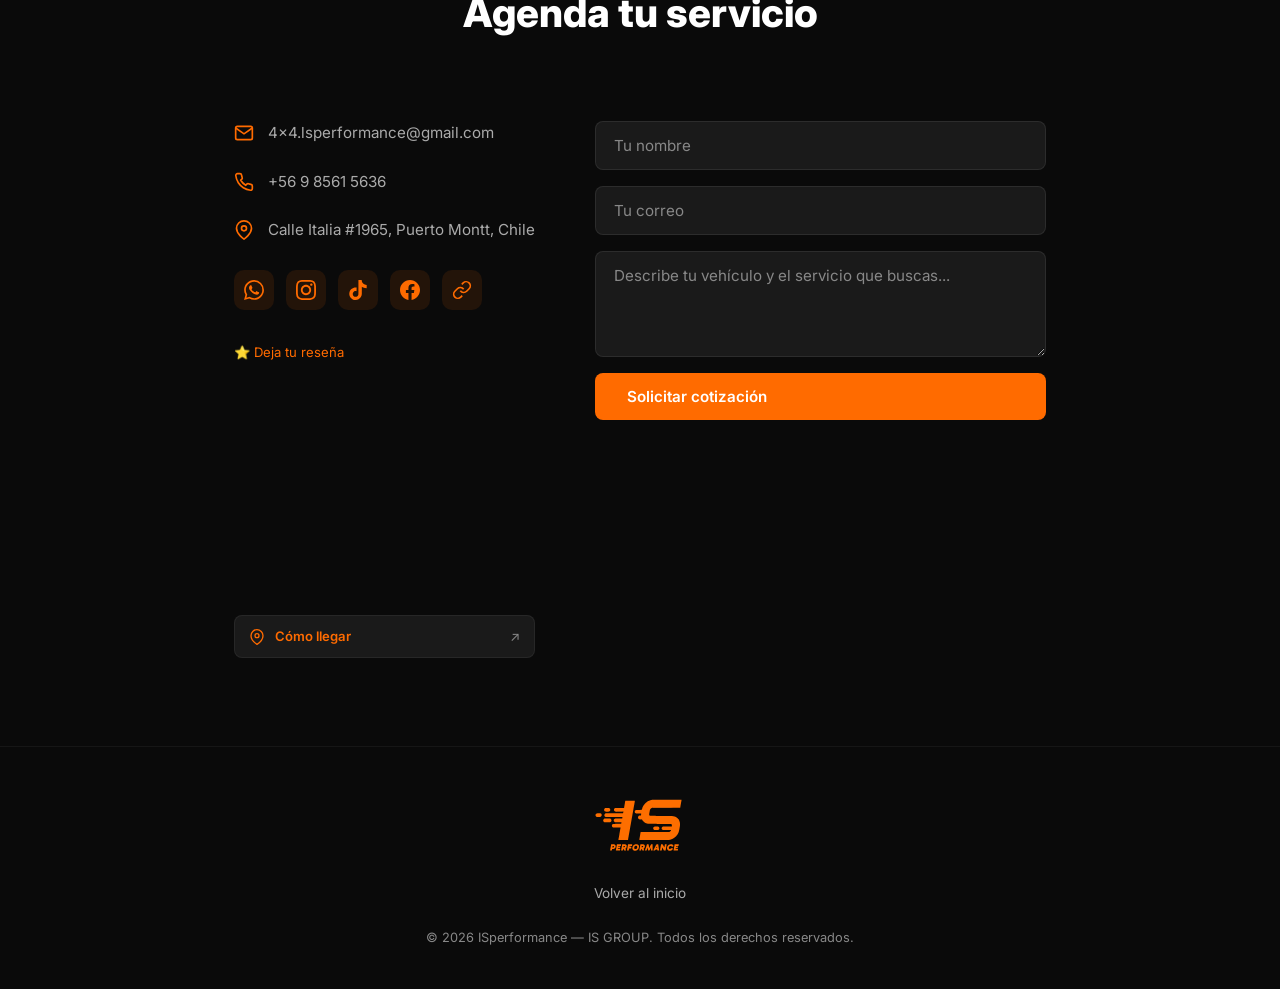
==== commit c3dd20c2: "Agrega pagina publica de catalogo comparativo y ajusta panel OS - servicios.html: catalogo comparati" ====
--- a/index.html
+++ b/index.html
@@ -42,6 +42,7 @@
           </div>
         </li>
         <li><a href="detailing.html" class="nav-link">Detailing</a></li>
+        <li><a href="servicios.html" class="nav-link">Servicios</a></li>
         <li><a href="#contacto" class="nav-link">Contacto</a></li>
       </ul>
       <div class="nav-right">
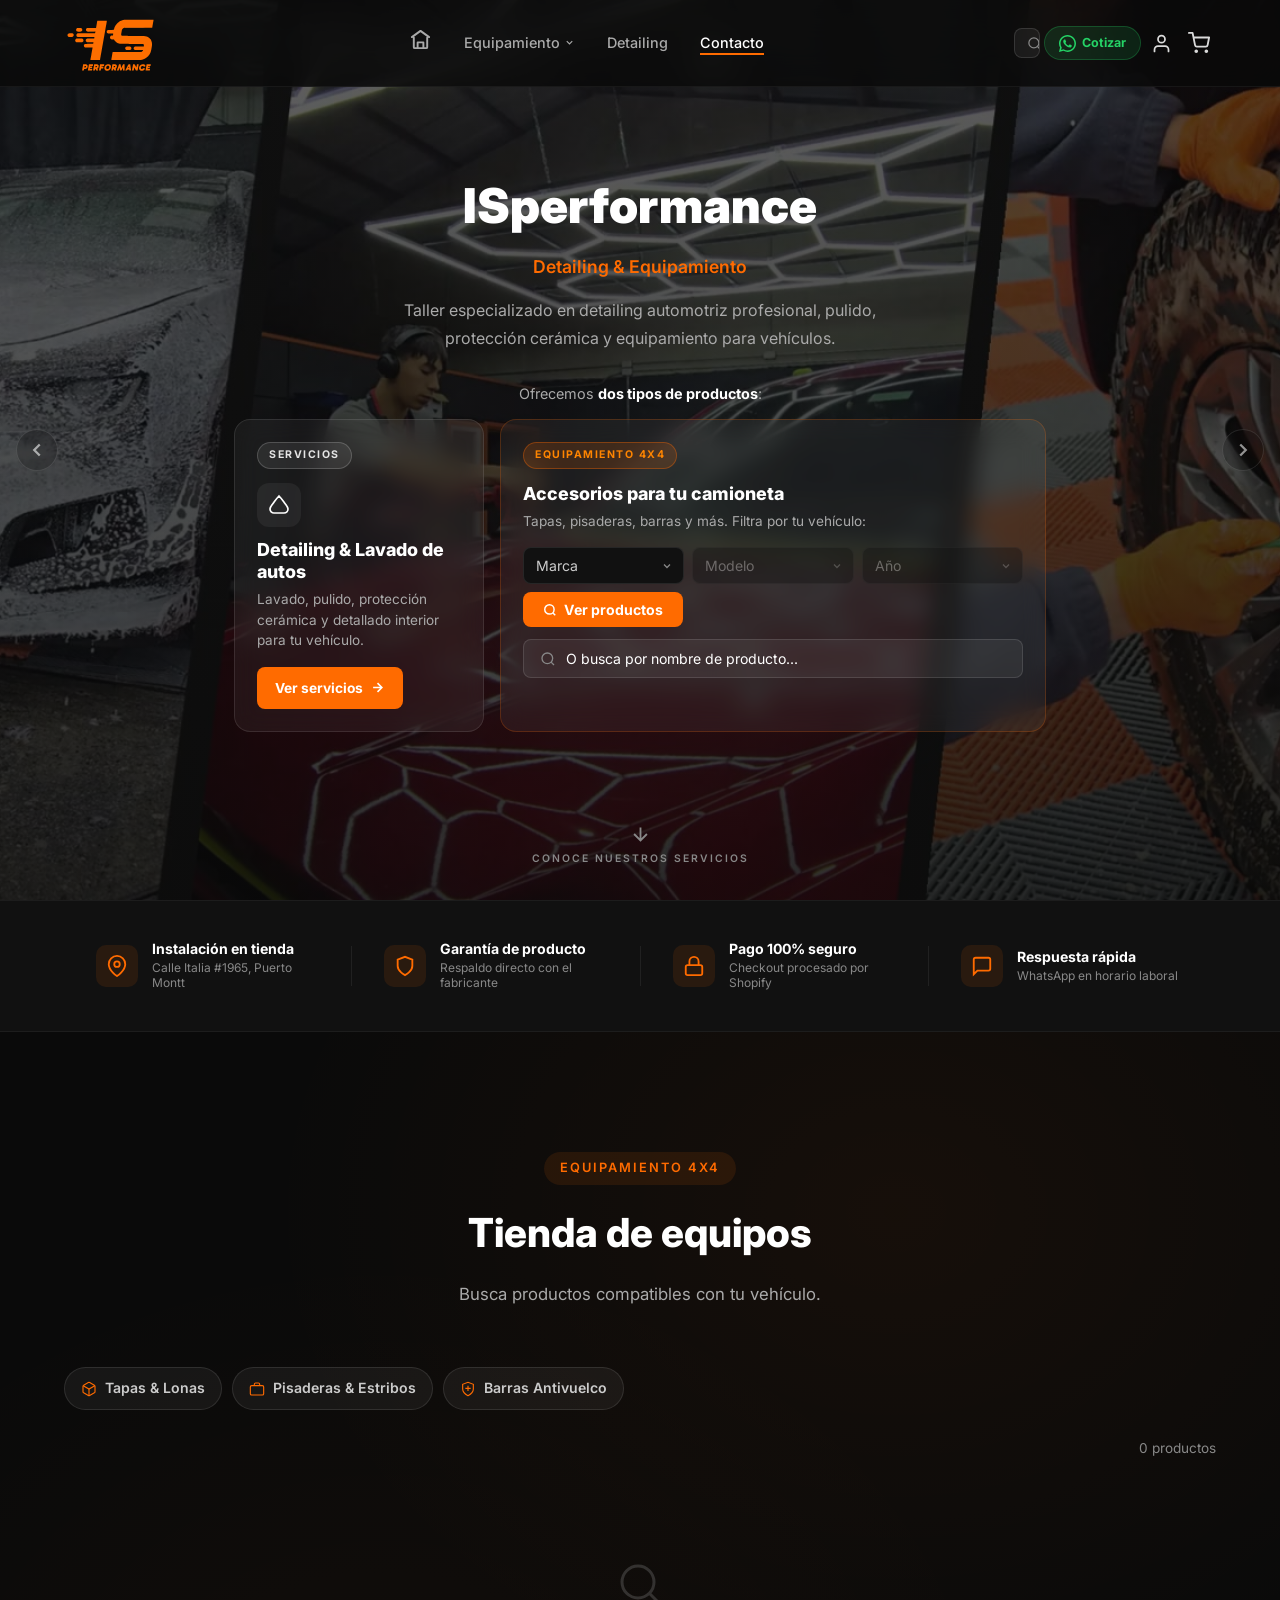
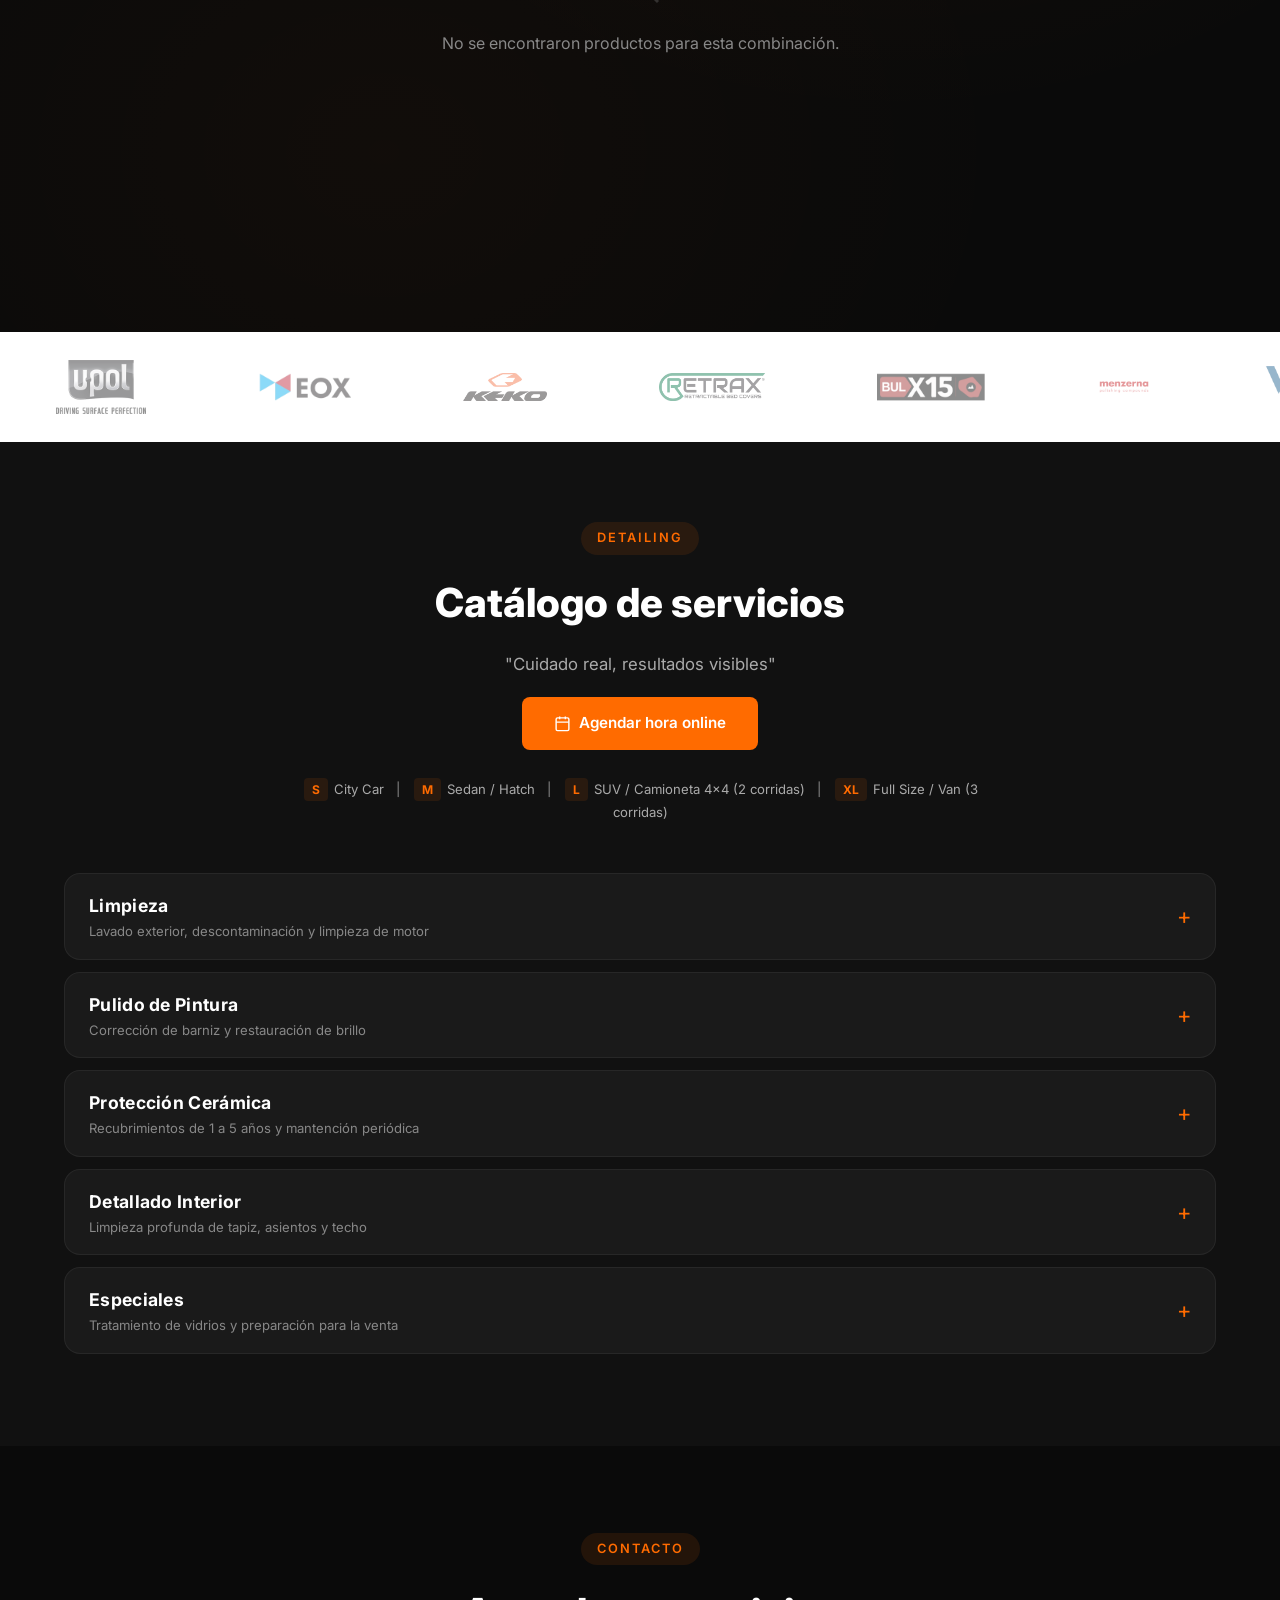
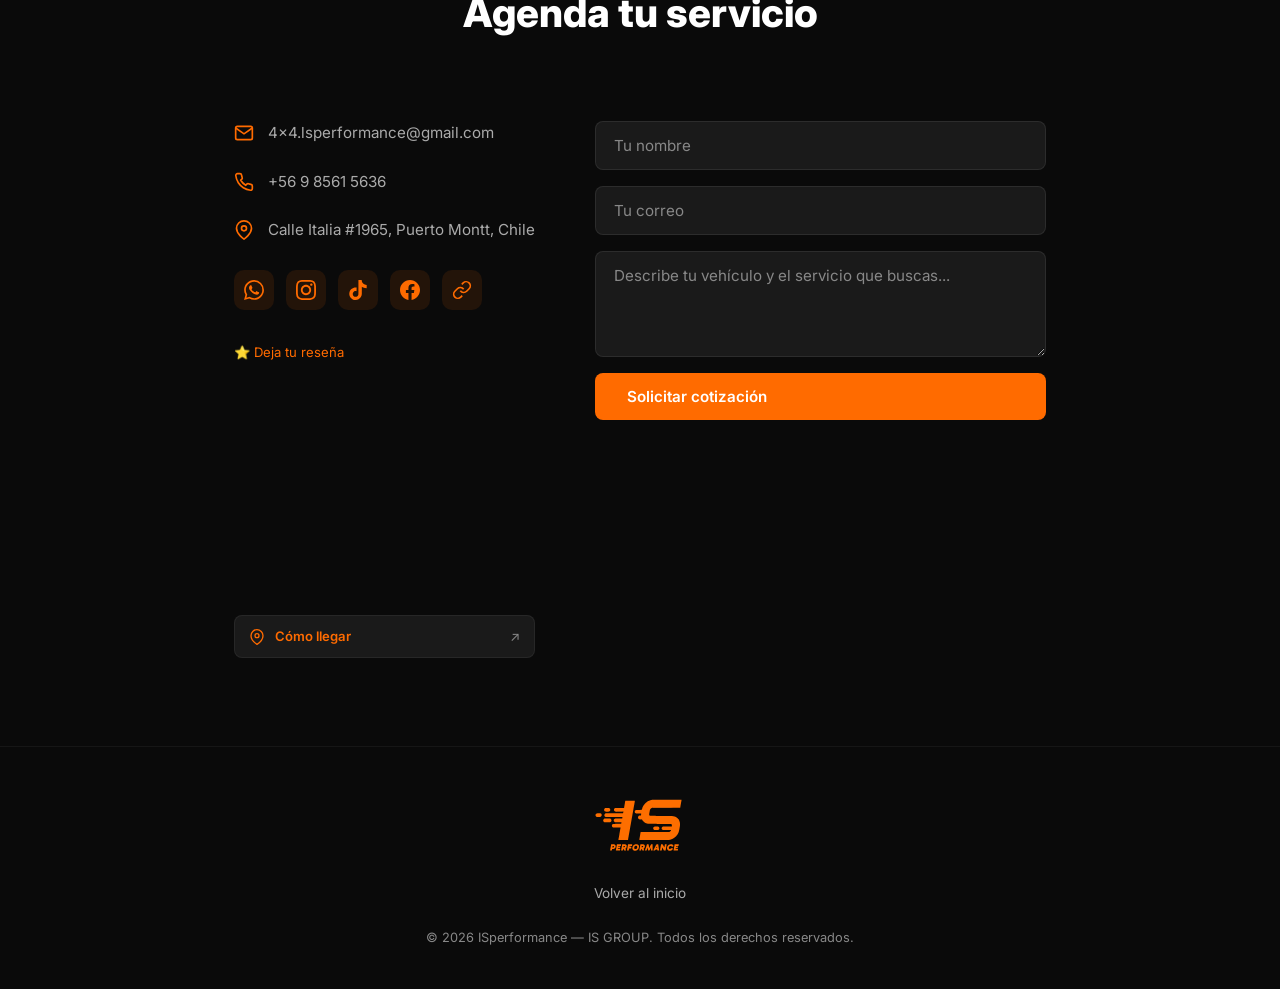
==== commit 4aac90a1: "Consolida catalogo en detailing.html: corrige ceramico 3 anos y proteccion techo; elimina servicios." ====
--- a/index.html
+++ b/index.html
@@ -42,7 +42,6 @@
           </div>
         </li>
         <li><a href="detailing.html" class="nav-link">Detailing</a></li>
-        <li><a href="servicios.html" class="nav-link">Servicios</a></li>
         <li><a href="#contacto" class="nav-link">Contacto</a></li>
       </ul>
       <div class="nav-right">
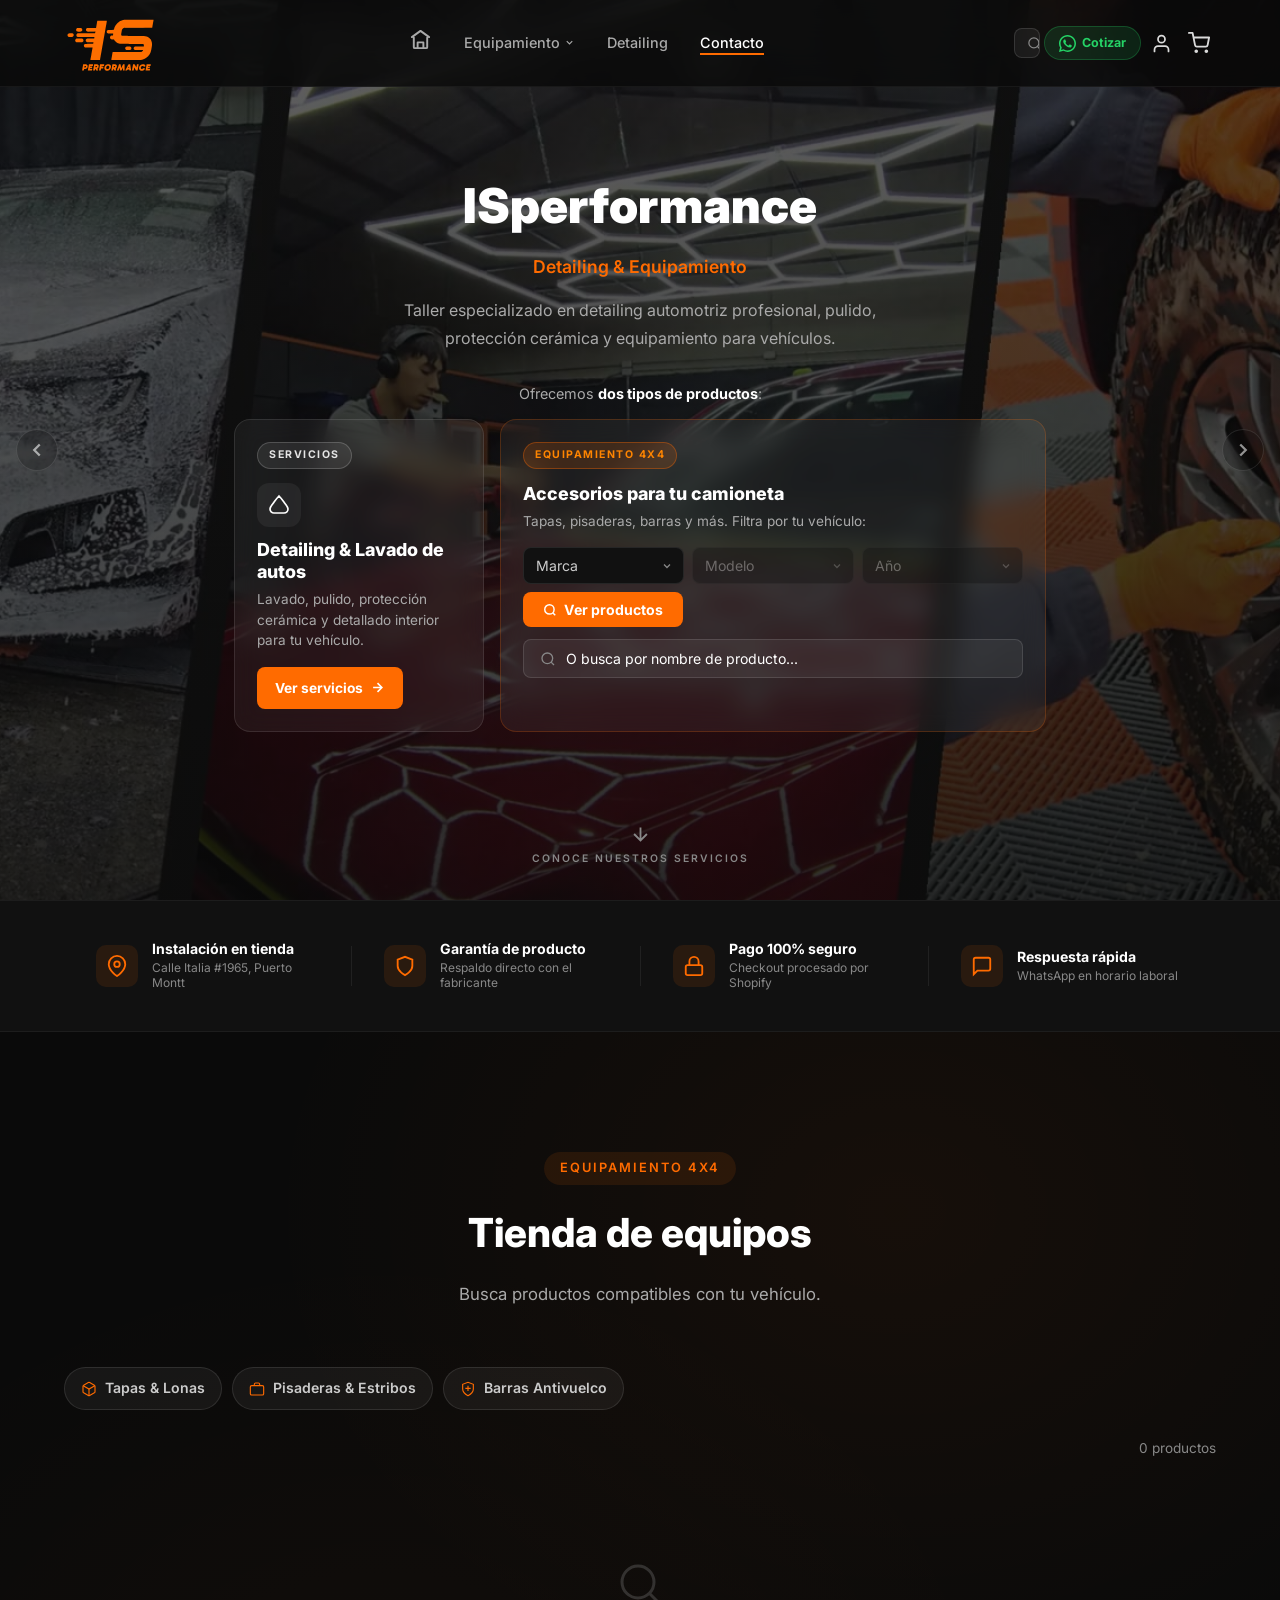
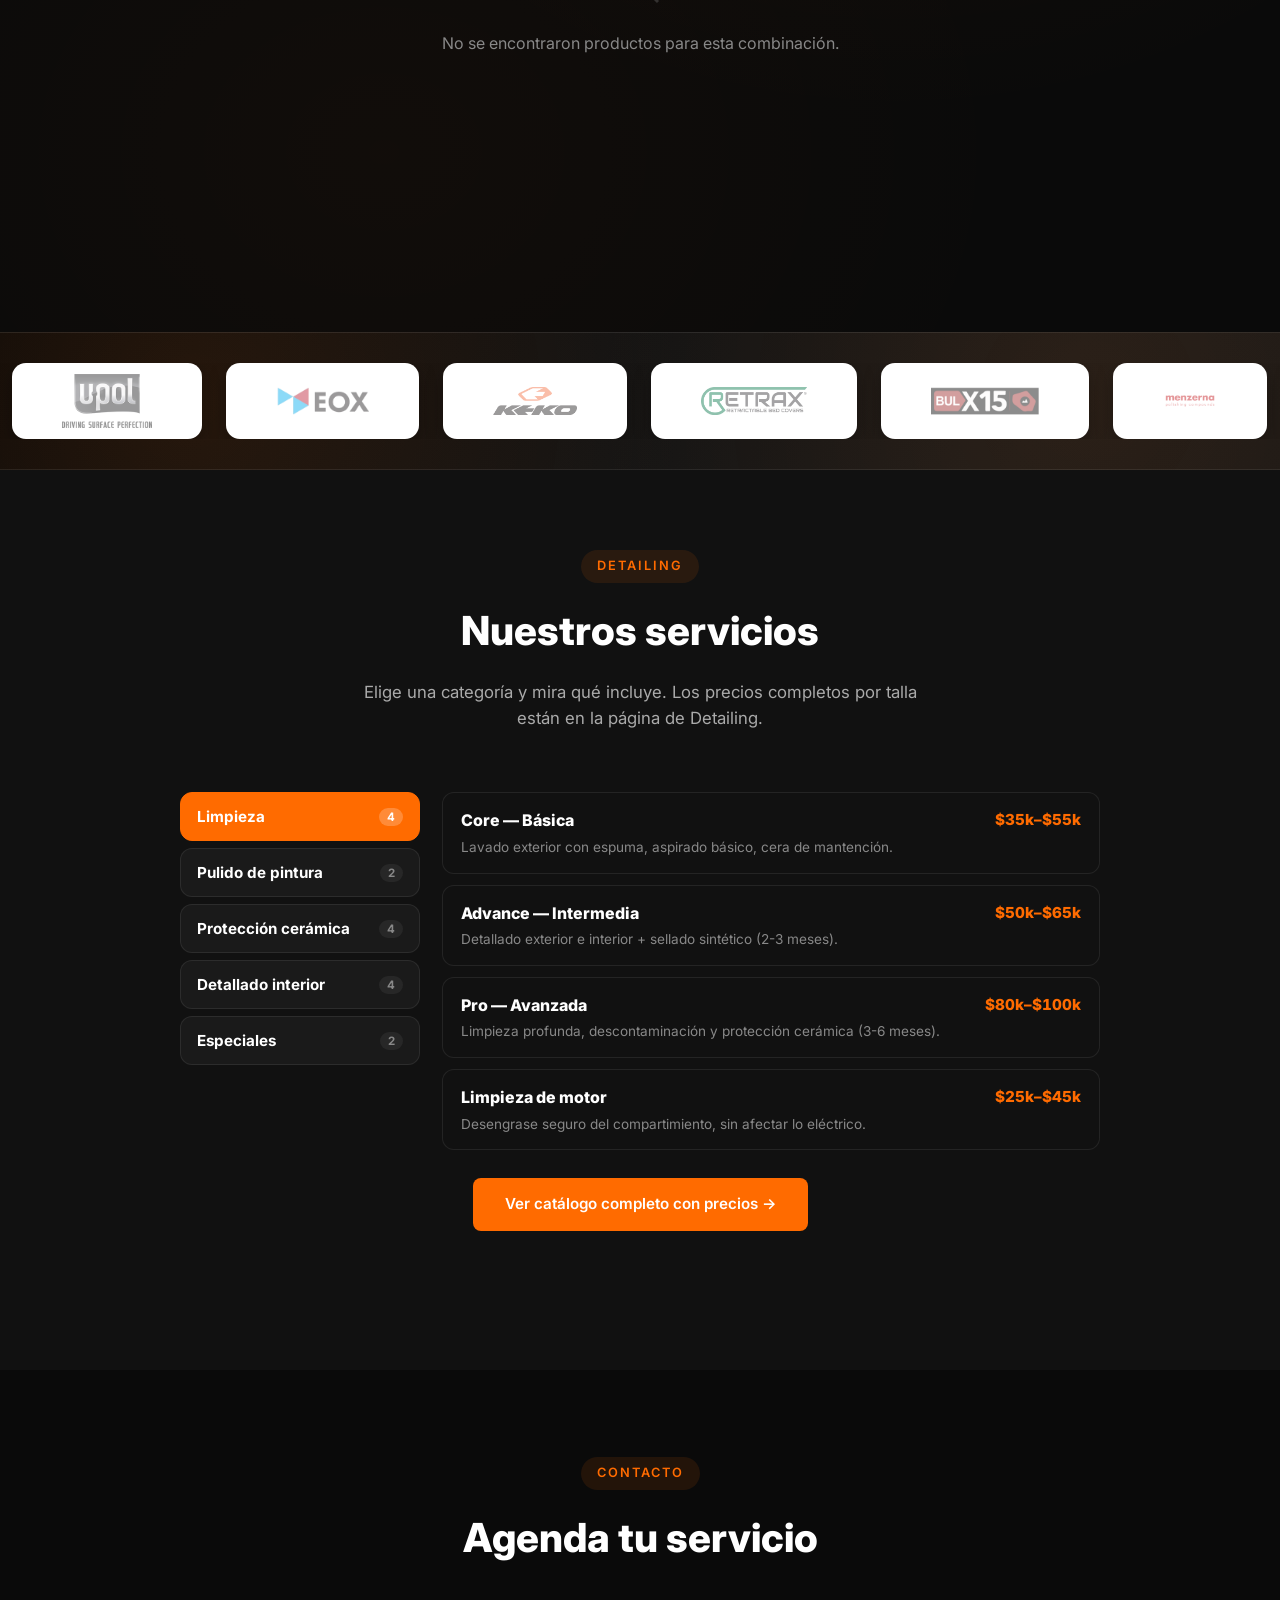
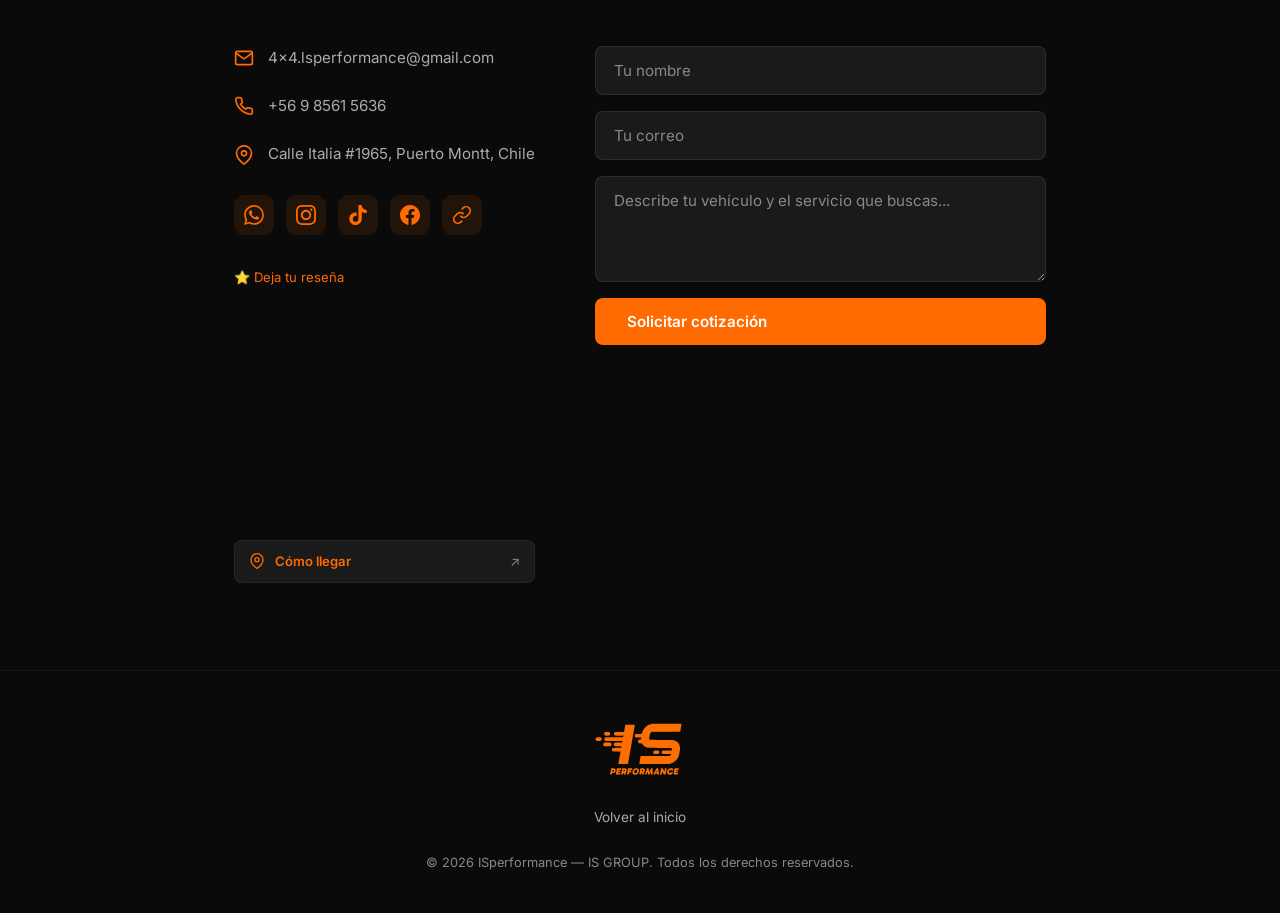
==== commit 04e5fb37: "Home: reemplaza catalogo duplicado por barra lateral compacta de servicios que enlaza a Detailing Co" ====
--- a/index.html
+++ b/index.html
@@ -267,302 +267,75 @@
     </div>
   </section>
 
-  <!-- SERVICIOS DETAILING -->
+  <!-- SERVICIOS (resumen con barra lateral) -->
   <section class="servicios slide-section slide-top bg-slide-alt reveal" id="servicios">
     <div class="container">
       <div class="section-header">
         <span class="section-tag">Detailing</span>
-        <h2 class="section-title">Catálogo de servicios</h2>
-        <p class="section-desc">"Cuidado real, resultados visibles"</p>
-        <a href="https://espacio.haulmer.com/03dc5954-30d4-48da-a122-aa4ece4c8d8f/IS%20Performance/appointment/e20be485-6c06-4f50-a116-983900cd14b4" target="_blank" rel="noopener noreferrer" class="btn btn-primary agenda-btn">
-          <svg width="17" height="17" viewBox="0 0 24 24" fill="none" stroke="currentColor" stroke-width="2"><rect x="3" y="4" width="18" height="18" rx="2"/><path d="M16 2v4M8 2v4M3 10h18"/></svg>
-          Agendar hora online
-        </a>
-      </div>
-
-      <div class="size-legend">
-        <span class="size-tag">S</span> City Car <span class="size-div">|</span>
-        <span class="size-tag">M</span> Sedan / Hatch <span class="size-div">|</span>
-        <span class="size-tag">L</span> SUV / Camioneta 4x4 (2 corridas) <span class="size-div">|</span>
-        <span class="size-tag">XL</span> Full Size / Van (3 corridas)
-      </div>
-
-      <details class="serv-cat-details">
-        <summary class="serv-cat-summary">
-          <div class="serv-cat-summary-left">
-            <span class="serv-cat-title">Limpieza</span>
-            <span class="serv-cat-resumen">Lavado exterior, descontaminación y limpieza de motor</span>
-          </div>
-        </summary>
-        <div class="servicios-grid">
-          <article class="servicio-card">
-            <div class="servicio-price">$35k – $55k</div>
-            <div class="servicio-icon">
-              <svg viewBox="0 0 24 24" fill="none" stroke="currentColor" stroke-width="1.5"><path d="M14.5 2H9l-1 7h8l-.5 4H6l-1 4h13l.5-4H11l.5-4H15l1-7Z"/></svg>
-            </div>
-            <h3>Core — Limpieza Básica</h3>
-            <p>Lavado exterior con espuma activa, limpieza de plásticos y ruedas, aspirado básico, cera de mantención e hidratación de plásticos.</p>
-            <div class="servicio-grid-precios">
-              <div class="servicio-size-row"><span class="size-label">S</span><span class="price-label">$35k</span></div>
-              <div class="servicio-size-row"><span class="size-label">M</span><span class="price-label">$40k</span></div>
-              <div class="servicio-size-row"><span class="size-label">L</span><span class="price-label">$45k</span></div>
-              <div class="servicio-size-row"><span class="size-label">XL</span><span class="price-label">$55k</span></div>
-            </div>
-          </article>
-          <article class="servicio-card">
-            <div class="servicio-price">$50k – $65k</div>
-            <div class="servicio-icon">
-              <svg viewBox="0 0 24 24" fill="none" stroke="currentColor" stroke-width="1.5"><path d="M12 22s8-4 8-10V5l-8-3-8 3v7c0 6 8 10 8 10z"/></svg>
-            </div>
-            <h3>Advance — Limpieza Intermedia</h3>
-            <p>Limpieza exterior e interior detallada con sellado sintético de pintura (2-3 meses de protección).</p>
-            <div class="servicio-grid-precios">
-              <div class="servicio-size-row"><span class="size-label">S</span><span class="price-label">$50k</span></div>
-              <div class="servicio-size-row"><span class="size-label">M</span><span class="price-label">$55k</span></div>
-              <div class="servicio-size-row"><span class="size-label">L</span><span class="price-label">$60k</span></div>
-              <div class="servicio-size-row"><span class="size-label">XL</span><span class="price-label">$65k</span></div>
-            </div>
-          </article>
-          <article class="servicio-card">
-            <div class="servicio-price">$80k – $100k</div>
-            <div class="servicio-icon">
-              <svg viewBox="0 0 24 24" fill="none" stroke="currentColor" stroke-width="1.5"><path d="M12 22s8-4 8-10V5l-8-3-8 3v7c0 6 8 10 8 10z"/><path d="M12 8v4"/><circle cx="12" cy="16" r=".5"/></svg>
-            </div>
-            <h3>Pro — Limpieza Avanzada</h3>
-            <p>Limpieza profunda con descontaminación de pintura y protección avanzada con tecnología cerámica (3-6 meses).</p>
-            <div class="servicio-grid-precios">
-              <div class="servicio-size-row"><span class="size-label">S</span><span class="price-label">$80k</span></div>
-              <div class="servicio-size-row"><span class="size-label">M</span><span class="price-label">$90k</span></div>
-              <div class="servicio-size-row"><span class="size-label">L</span><span class="price-label">$95k</span></div>
-              <div class="servicio-size-row"><span class="size-label">XL</span><span class="price-label">$100k</span></div>
-            </div>
-          </article>
-          <article class="servicio-card">
-            <div class="servicio-price">$25k – $45k</div>
-            <div class="servicio-icon">
-              <svg viewBox="0 0 24 24" fill="none" stroke="currentColor" stroke-width="1.5"><path d="M20.38 3.46 16 2a4 4 0 0 1-8 0L3.62 3.46a2 2 0 0 0-1.34 2.23l.58 3.47a1 1 0 0 0 .99.84H6v10c0 1.1.9 2 2 2h8a2 2 0 0 0 2-2V10h2.15a1 1 0 0 0 .99-.84l.58-3.47a2 2 0 0 0-1.34-2.23z"/></svg>
-            </div>
-            <h3>Limpieza de Motor</h3>
-            <p>Eliminación segura de polvo, grasa y suciedad acumulada. Protección de componentes eléctricos. Acondicionador de plásticos.</p>
-            <div class="servicio-grid-precios">
-              <div class="servicio-size-row"><span class="size-label">S</span><span class="price-label">$25k</span></div>
-              <div class="servicio-size-row"><span class="size-label">M</span><span class="price-label">$30k</span></div>
-              <div class="servicio-size-row"><span class="size-label">L</span><span class="price-label">$40k</span></div>
-              <div class="servicio-size-row"><span class="size-label">XL</span><span class="price-label">$45k</span></div>
-            </div>
-          </article>
-        </div>
-      </details>
-
-      <details class="serv-cat-details">
-        <summary class="serv-cat-summary">
-          <div class="serv-cat-summary-left">
-            <span class="serv-cat-title">Pulido de Pintura</span>
-            <span class="serv-cat-resumen">Corrección de barniz y restauración de brillo</span>
-          </div>
-        </summary>
-        <div class="servicios-grid">
-          <article class="servicio-card">
-            <div class="servicio-price">$120k – $170k</div>
-            <div class="servicio-icon">
-              <svg viewBox="0 0 24 24" fill="none" stroke="currentColor" stroke-width="1.5"><circle cx="12" cy="12" r="3"/><path d="M12 1v2M12 21v2M4.22 4.22l1.42 1.42M18.36 18.36l1.42 1.42M1 12h2M21 12h2M4.22 19.78l1.42-1.42M18.36 5.64l1.42-1.42"/></svg>
-            </div>
-            <h3>Pulido Estándar</h3>
-            <p>Corrección estética del barniz, eliminación visible de rayas superficiales y mejora notable del brillo. 9-11 hrs. Recomendado con tratamiento cerámico (1-2 años).</p>
-            <div class="servicio-grid-precios">
-              <div class="servicio-size-row"><span class="size-label">S</span><span class="price-label">$120k</span></div>
-              <div class="servicio-size-row"><span class="size-label">M</span><span class="price-label">$140k</span></div>
-              <div class="servicio-size-row"><span class="size-label">L</span><span class="price-label">$150k</span></div>
-              <div class="servicio-size-row"><span class="size-label">XL</span><span class="price-label">$170k</span></div>
-            </div>
-          </article>
-          <article class="servicio-card">
-            <div class="servicio-price">$170k – $230k</div>
-            <div class="servicio-icon">
-              <svg viewBox="0 0 24 24" fill="none" stroke="currentColor" stroke-width="1.5"><circle cx="12" cy="12" r="3"/><path d="M12 1v2M12 21v2M4.22 4.22l1.42 1.42M18.36 18.36l1.42 1.42M1 12h2M21 12h2M4.22 19.78l1.42-1.42M18.36 5.64l1.42-1.42"/><path d="M12 2L2 7l10 5 10-5-10-5z"/></svg>
-            </div>
-            <h3>Pulido Premium</h3>
-            <p>Corrección avanzada del barniz, reducción de rayas medias y profundas, restauración profunda del brillo. 15-16 hrs. Incluye impermeabilizante de vidrios.</p>
-            <div class="servicio-grid-precios">
-              <div class="servicio-size-row"><span class="size-label">S</span><span class="price-label">$170k</span></div>
-              <div class="servicio-size-row"><span class="size-label">M</span><span class="price-label">$190k</span></div>
-              <div class="servicio-size-row"><span class="size-label">L</span><span class="price-label">$210k</span></div>
-              <div class="servicio-size-row"><span class="size-label">XL</span><span class="price-label">$230k</span></div>
-            </div>
-          </article>
-        </div>
-      </details>
-
-      <details class="serv-cat-details">
-        <summary class="serv-cat-summary">
-          <div class="serv-cat-summary-left">
-            <span class="serv-cat-title">Protección Cerámica</span>
-            <span class="serv-cat-resumen">Recubrimientos de 1 a 5 años y mantención periódica</span>
-          </div>
-        </summary>
-        <div class="servicios-grid">
-          <article class="servicio-card">
-            <div class="servicio-price">$200k – $350k</div>
-            <div class="servicio-icon">
-              <svg viewBox="0 0 24 24" fill="none" stroke="currentColor" stroke-width="1.5"><path d="M12 22s8-4 8-10V5l-8-3-8 3v7c0 6 8 10 8 10z"/><polygon points="12 2 15.09 8.26 22 9.27 17 14.14 18.18 21.02 12 17.77 5.82 21.02 7 14.14 2 9.27 8.91 8.26 12 2"/></svg>
-            </div>
-            <h3>Cerámico 1 año</h3>
-            <p>Protección cerámica con preparación completa. Incluye pulido de preparación, cerámico para pintura y vidrios. 2-3 días.</p>
-            <div class="servicio-grid-precios">
-              <div class="servicio-size-row"><span class="size-label">S</span><span class="price-label">$200k</span></div>
-              <div class="servicio-size-row"><span class="size-label">M</span><span class="price-label">$250k</span></div>
-              <div class="servicio-size-row"><span class="size-label">L</span><span class="price-label">$300k</span></div>
-              <div class="servicio-size-row"><span class="size-label">XL</span><span class="price-label">$350k</span></div>
-            </div>
-          </article>
-          <article class="servicio-card">
-            <div class="servicio-price">$250k – $400k</div>
-            <div class="servicio-icon">
-              <svg viewBox="0 0 24 24" fill="none" stroke="currentColor" stroke-width="1.5"><path d="M12 22s8-4 8-10V5l-8-3-8 3v7c0 6 8 10 8 10z"/><polygon points="12 2 15.09 8.26 22 9.27 17 14.14 18.18 21.02 12 17.77 5.82 21.02 7 14.14 2 9.27 8.91 8.26 12 2"/><polygon points="12 2 15.09 8.26 22 9.27 17 14.14 18.18 21.02 12 17.77 5.82 21.02 7 14.14 2 9.27 8.91 8.26 12 2"/></svg>
-            </div>
-            <h3>Cerámico 2 años</h3>
-            <p>Protección extendida con pulido estándar, limpieza de motor y tapiz. Recubrimiento cerámico con duración de 2 años. 2-3 días.</p>
-            <div class="servicio-grid-precios">
-              <div class="servicio-size-row"><span class="size-label">S</span><span class="price-label">$250k</span></div>
-              <div class="servicio-size-row"><span class="size-label">M</span><span class="price-label">$300k</span></div>
-              <div class="servicio-size-row"><span class="size-label">L</span><span class="price-label">$350k</span></div>
-              <div class="servicio-size-row"><span class="size-label">XL</span><span class="price-label">$400k</span></div>
-            </div>
-          </article>
-          <article class="servicio-card">
-            <div class="servicio-price">$300k – $450k</div>
-            <div class="servicio-icon">
-              <svg viewBox="0 0 24 24" fill="none" stroke="currentColor" stroke-width="1.5"><path d="M12 22s8-4 8-10V5l-8-3-8 3v7c0 6 8 10 8 10z"/><polygon points="12 2 15.09 8.26 22 9.27 17 14.14 18.18 21.02 12 17.77 5.82 21.02 7 14.14 2 9.27 8.91 8.26 12 2"/><polygon points="12 2 15.09 8.26 22 9.27 17 14.14 18.18 21.02 12 17.77 5.82 21.02 7 14.14 2 9.27 8.91 8.26 12 2"/><polygon points="12 2 15.09 8.26 22 9.27 17 14.14 18.18 21.02 12 17.77 5.82 21.02 7 14.14 2 9.27 8.91 8.26 12 2"/></svg>
-            </div>
-            <h3>Cerámico 5 años</h3>
-            <p>Protección máxima con pulido técnico avanzado. Mayor corrección estética y preparación óptima. 3-4 días.</p>
-            <div class="servicio-grid-precios">
-              <div class="servicio-size-row"><span class="size-label">S</span><span class="price-label">$300k</span></div>
-              <div class="servicio-size-row"><span class="size-label">M</span><span class="price-label">$350k</span></div>
-              <div class="servicio-size-row"><span class="size-label">L</span><span class="price-label">$400k</span></div>
-              <div class="servicio-size-row"><span class="size-label">XL</span><span class="price-label">$450k</span></div>
-            </div>
-          </article>
-          <article class="servicio-card">
-            <div class="servicio-price">$45k – $65k</div>
-            <div class="servicio-icon">
-              <svg viewBox="0 0 24 24" fill="none" stroke="currentColor" stroke-width="1.5"><path d="M12 22s8-4 8-10V5l-8-3-8 3v7c0 6 8 10 8 10z"/><path d="M9 12h6"/><path d="M12 9v6"/></svg>
-            </div>
-            <h3>Mantención Cerámica</h3>
-            <p>Cuidado periódico para extender la vida del tratamiento cerámico. Lavado seguro con shampoo pH neutro, reactivación hidrofóbica. 1.5-2.5 hrs.</p>
-            <div class="servicio-grid-precios">
-              <div class="servicio-size-row"><span class="size-label">S</span><span class="price-label">$45k</span></div>
-              <div class="servicio-size-row"><span class="size-label">M</span><span class="price-label">$50k</span></div>
-              <div class="servicio-size-row"><span class="size-label">L</span><span class="price-label">$55k</span></div>
-              <div class="servicio-size-row"><span class="size-label">XL</span><span class="price-label">$65k</span></div>
-            </div>
-          </article>
-        </div>
-      </details>
-
-      <details class="serv-cat-details">
-        <summary class="serv-cat-summary">
-          <div class="serv-cat-summary-left">
-            <span class="serv-cat-title">Detallado Interior</span>
-            <span class="serv-cat-resumen">Limpieza profunda de tapiz, asientos y techo</span>
-          </div>
-        </summary>
-        <div class="servicios-grid">
-          <article class="servicio-card">
-            <div class="servicio-price">$130k – $200k</div>
-            <div class="servicio-icon">
-              <svg viewBox="0 0 24 24" fill="none" stroke="currentColor" stroke-width="1.5"><path d="M20 21v-2a4 4 0 0 0-4-4H8a4 4 0 0 0-4 4v2"/><circle cx="12" cy="7" r="4"/></svg>
-            </div>
-            <h3>Detallado Integral Interior</h3>
-            <p>Limpieza profunda y restauración interior: tapiz, asientos, alfombras, cielo, plásticos y eliminación de olores. 1-2 días.</p>
-            <div class="servicio-grid-precios">
-              <div class="servicio-size-row"><span class="size-label">S</span><span class="price-label">$130k</span></div>
-              <div class="servicio-size-row"><span class="size-label">M</span><span class="price-label">$150k</span></div>
-              <div class="servicio-size-row"><span class="size-label">L</span><span class="price-label">$170k</span></div>
-              <div class="servicio-size-row"><span class="size-label">XL</span><span class="price-label">$200k</span></div>
-            </div>
-          </article>
-          <article class="servicio-card">
-            <div class="servicio-price">$260k – $400k</div>
-            <div class="servicio-icon">
-              <svg viewBox="0 0 24 24" fill="none" stroke="currentColor" stroke-width="1.5"><path d="M12 22s8-4 8-10V5l-8-3-8 3v7c0 6 8 10 8 10z"/><circle cx="12" cy="7" r="4"/></svg>
-            </div>
-            <h3>Detallado Integral Full</h3>
-            <p>Restauración estética completa interior y exterior. Descontaminación, limpieza de motor, asientos, techo y protección cerámica 3-6 meses.</p>
-            <div class="servicio-grid-precios">
-              <div class="servicio-size-row"><span class="size-label">S</span><span class="price-label">$260k</span></div>
-              <div class="servicio-size-row"><span class="size-label">M</span><span class="price-label">$300k</span></div>
-              <div class="servicio-size-row"><span class="size-label">L</span><span class="price-label">$340k</span></div>
-              <div class="servicio-size-row"><span class="size-label">XL</span><span class="price-label">$400k</span></div>
-            </div>
-          </article>
-          <article class="servicio-card">
-            <div class="servicio-price">$80k – $100k</div>
-            <div class="servicio-icon">
-              <svg viewBox="0 0 24 24" fill="none" stroke="currentColor" stroke-width="1.5"><path d="M19 3H5a2 2 0 0 0-2 2v14a2 2 0 0 0 2 2h14a2 2 0 0 0 2-2V5a2 2 0 0 0-2-2z"/><path d="M9 3v18"/></svg>
-            </div>
-            <h3>Limpieza Profunda de Asientos</h3>
-            <p>Lavado y extracción de asientos con bactericida, eliminación de manchas y olores. Acondicionador de cuero si aplica.</p>
-            <div class="servicio-grid-precios one-row">
-              <div class="servicio-size-row"><span class="size-label">2 corridas</span><span class="price-label">$80k</span></div>
-              <div class="servicio-size-row"><span class="size-label">3 corridas</span><span class="price-label">$100k</span></div>
-            </div>
-          </article>
-          <article class="servicio-card">
-            <div class="servicio-price">Desde $40k</div>
-            <div class="servicio-icon">
-              <svg viewBox="0 0 24 24" fill="none" stroke="currentColor" stroke-width="1.5"><path d="M2 22 16 8"/><path d="M8 8a6 6 0 0 0 6-6"/><path d="M6 6a4 4 0 0 0 4-4"/></svg>
-            </div>
-            <h3>Tratamiento Interior de Techo</h3>
-            <p>Limpieza cuidadosa del techo con productos seguros para telas delicadas. Sellado textil hidrorrepelente opcional.</p>
-            <div class="servicio-grid-precios one-row">
-              <div class="servicio-size-row"><span class="size-label">Limpieza</span><span class="price-label">$40k</span></div>
-              <div class="servicio-size-row"><span class="size-label">+ Protección</span><span class="price-label">$70k</span></div>
-            </div>
-          </article>
-        </div>
-      </details>
-
-      <details class="serv-cat-details">
-        <summary class="serv-cat-summary">
-          <div class="serv-cat-summary-left">
-            <span class="serv-cat-title">Especiales</span>
-            <span class="serv-cat-resumen">Tratamiento de vidrios y preparación para la venta</span>
-          </div>
-        </summary>
-        <div class="servicios-grid">
-          <article class="servicio-card">
-            <div class="servicio-price">$30k – $70k</div>
-            <div class="servicio-icon">
-              <svg viewBox="0 0 24 24" fill="none" stroke="currentColor" stroke-width="1.5"><rect x="2" y="3" width="20" height="14" rx="2"/><path d="M8 21h8"/><path d="M12 17v4"/></svg>
-            </div>
-            <h3>Tratamiento de Vidrios</h3>
-            <p>Limpieza profunda + sellado cerámico hidrorrepelente. Mejora visibilidad bajo lluvia. Parabrisas: $20k, laterales: $5k c/u.</p>
-            <div class="servicio-grid-precios three-col">
-              <div class="servicio-size-row"><span class="size-label">4 vidrios</span><span class="price-label">$30k</span></div>
-              <div class="servicio-size-row"><span class="size-label">6 vidrios</span><span class="price-label">$40k</span></div>
-              <div class="servicio-size-row"><span class="size-label">8 vidrios</span><span class="price-label">$70k</span></div>
-            </div>
-          </article>
-          <article class="servicio-card">
-            <div class="servicio-price">$90k – $150k</div>
-            <div class="servicio-icon">
-              <svg viewBox="0 0 24 24" fill="none" stroke="currentColor" stroke-width="1.5"><path d="M21 10c0 7-9 13-9 13s-9-6-9-13a9 9 0 0 1 18 0z"/><circle cx="12" cy="10" r="3"/></svg>
-            </div>
-            <h3>Preparación para la Venta</h3>
-            <p>Mejora la presentación del vehículo: lavado detallado, pulido rápido de realce, limpieza de motor y encerado con máquina DA.</p>
-            <div class="servicio-grid-precios">
-              <div class="servicio-size-row"><span class="size-label">S</span><span class="price-label">$90k</span></div>
-              <div class="servicio-size-row"><span class="size-label">M</span><span class="price-label">$110k</span></div>
-              <div class="servicio-size-row"><span class="size-label">L</span><span class="price-label">$130k</span></div>
-              <div class="servicio-size-row"><span class="size-label">XL</span><span class="price-label">$150k</span></div>
-            </div>
-          </article>
-        </div>
-      </details>
-
+        <h2 class="section-title">Nuestros servicios</h2>
+        <p class="section-desc">Elige una categoría y mira qué incluye. Los precios completos por talla están en la página de Detailing.</p>
+      </div>
+      <div class="serv-side">
+        <aside class="serv-side-nav" id="servSideNav">
+          <button class="ss-cat on" data-c="limpieza">Limpieza <span>4</span></button>
+          <button class="ss-cat" data-c="pulido">Pulido de pintura <span>2</span></button>
+          <button class="ss-cat" data-c="ceramica">Protección cerámica <span>4</span></button>
+          <button class="ss-cat" data-c="interior">Detallado interior <span>4</span></button>
+          <button class="ss-cat" data-c="especiales">Especiales <span>2</span></button>
+        </aside>
+        <div class="serv-side-panel" id="servSidePanel"></div>
+      </div>
+      <div style="text-align:center;margin-top:28px">
+        <a href="detailing.html#servicios" class="btn btn-primary">Ver catálogo completo con precios →</a>
+      </div>
     </div>
   </section>
+  <script>
+    (function(){
+      var SERV = {
+        limpieza: [
+          {n:"Core — Básica", d:"Lavado exterior con espuma, aspirado básico, cera de mantención.", p:"$35k–$55k"},
+          {n:"Advance — Intermedia", d:"Detallado exterior e interior + sellado sintético (2-3 meses).", p:"$50k–$65k"},
+          {n:"Pro — Avanzada", d:"Limpieza profunda, descontaminación y protección cerámica (3-6 meses).", p:"$80k–$100k"},
+          {n:"Limpieza de motor", d:"Desengrase seguro del compartimiento, sin afectar lo eléctrico.", p:"$25k–$45k"}
+        ],
+        pulido: [
+          {n:"Pulido Estándar", d:"Corrección del barniz, elimina rayas superficiales, recupera brillo.", p:"$120k–$170k"},
+          {n:"Pulido Premium", d:"Corrección avanzada, reduce rayas medias y profundas.", p:"$170k–$230k"}
+        ],
+        ceramica: [
+          {n:"Cerámico 1 año", d:"Recubrimiento con preparación completa. Pintura y vidrios.", p:"$200k–$350k"},
+          {n:"Cerámico 2 años", d:"Protección extendida con pulido estándar y limpieza de motor.", p:"$250k–$400k"},
+          {n:"Cerámico 3 años", d:"Máxima protección con pulido premium de preparación.", p:"$300k–$450k"},
+          {n:"Mantención cerámica", d:"Cuidado periódico que reactiva el efecto hidrofóbico.", p:"$45k–$65k"}
+        ],
+        interior: [
+          {n:"Detallado Integral Interior", d:"Limpieza profunda de tapiz, asientos, cielo y plásticos.", p:"$130k–$200k"},
+          {n:"Detallado Integral Full", d:"Restauración completa interior y exterior.", p:"$260k–$400k"},
+          {n:"Limpieza profunda de asientos", d:"Lavado con extracción y bactericida, cuero si aplica.", p:"$80k–$100k"},
+          {n:"Tratamiento interior de techo", d:"Limpieza cuidadosa del cielo con productos seguros.", p:"desde $40k"}
+        ],
+        especiales: [
+          {n:"Tratamiento de vidrios", d:"Sellado cerámico hidrorrepelente, mejora visibilidad en lluvia.", p:"$30k–$70k"},
+          {n:"Preparación para la venta", d:"Mejora la presentación para publicar o vender el vehículo.", p:"$90k–$150k"}
+        ]
+      };
+      var panel = document.getElementById("servSidePanel");
+      var nav = document.getElementById("servSideNav");
+      if(!panel || !nav) return;
+      function render(cat){
+        panel.innerHTML = (SERV[cat]||[]).map(function(s){
+          return '<div class="ss-item"><div><p class="n">'+s.n+'</p><p class="d">'+s.d+'</p></div><span class="p">'+s.p+'</span></div>';
+        }).join("");
+      }
+      nav.addEventListener("click", function(ev){
+        var b = ev.target.closest(".ss-cat"); if(!b) return;
+        nav.querySelectorAll(".ss-cat").forEach(function(x){ x.classList.toggle("on", x===b); });
+        render(b.dataset.c);
+      });
+      render("limpieza");
+    })();
+  </script>
 
   <!-- CONTACTO -->
   <section class="contacto slide-section slide-center bg-slide-dark reveal" id="contacto">
--- a/css/style.css
+++ b/css/style.css
@@ -176,6 +176,21 @@
   color: var(--orange-500);
 }
 
+/* Comparador de niveles de limpieza */
+.cmp-block { margin-top: 30px; }
+.cmp-title { font-size: 1.15rem; font-weight: 800; margin: 0 0 4px; color: var(--white); }
+.cmp-sub { color: rgba(255,255,255,.55); font-size: .88rem; margin: 0 0 14px; }
+.cmp-wrap { overflow-x: auto; border: 1px solid rgba(255,255,255,.12); border-radius: 12px; background: var(--dark-800); }
+table.cmp { border-collapse: collapse; width: 100%; min-width: 640px; font-size: .85rem; color: var(--white); }
+.cmp th, .cmp td { padding: 9px 12px; text-align: center; border-bottom: 1px solid rgba(255,255,255,.08); }
+.cmp td:first-child { text-align: left; color: rgba(255,255,255,.72); }
+.cmp thead th { background: rgba(255,255,255,.05); font-weight: 800; text-transform: uppercase; letter-spacing: .05em; font-size: .78rem; }
+.cmp thead th:nth-child(4) { color: var(--orange-500); }
+.cmp tr.cmp-sec td { background: rgba(255,255,255,.04); color: var(--orange-500); font-weight: 700; text-transform: uppercase; font-size: .72rem; letter-spacing: .08em; text-align: left; }
+.cmp td.y { color: var(--orange-500); font-weight: 700; }
+.cmp td.n { color: rgba(255,255,255,.25); }
+.cmp tbody tr:last-child td { border-bottom: none; }
+
 .nav-cart-btn:hover { opacity: 1; }
 
 .nav-cart-btn .cart-badge {
@@ -3111,12 +3126,23 @@
    MARCAS / PROVEEDORES
    ======================================== */
 .marcas {
-  padding: 22px 0;
+  padding: 30px 0;
   overflow: hidden;
   border-top: 1px solid rgba(255,255,255,0.08);
   border-bottom: 1px solid rgba(255,255,255,0.08);
-  background: #ffffff;
-}
+  background:
+    radial-gradient(circle at 15% 50%, rgba(255,107,0,0.10), transparent 45%),
+    radial-gradient(circle at 85% 50%, rgba(255,107,0,0.08), transparent 45%),
+    linear-gradient(120deg, var(--dark-900), var(--dark-700), var(--dark-800), var(--dark-900));
+  background-size: 100% 100%, 100% 100%, 240% 240%;
+  animation: marcasBG 16s ease infinite;
+}
+@keyframes marcasBG {
+  0% { background-position: 0% 50%, 0% 50%, 0% 50%; }
+  50% { background-position: 0% 50%, 0% 50%, 100% 50%; }
+  100% { background-position: 0% 50%, 0% 50%, 0% 50%; }
+}
+@media (prefers-reduced-motion: reduce) { .marcas { animation: none; } }
 
 .marcas-track {
   width: 100%;
@@ -3130,14 +3156,18 @@
   animation: marquee 38s linear infinite;
 }
 
-/* Logos de proveedores (sin caja, sobre banda clara) */
+/* Logos en chips claros sobre banda oscura animada */
 .marca-chip {
   display: inline-flex;
   align-items: center;
   justify-content: center;
-  height: 64px;
-  margin: 0 32px;
-  background: none;
+  height: 76px;
+  min-width: 150px;
+  margin: 0 12px;
+  padding: 0 26px;
+  background: #ffffff;
+  border-radius: 14px;
+  box-shadow: 0 6px 18px rgba(0,0,0,0.28);
   flex-shrink: 0;
 }
 .marca-chip img {
@@ -3151,6 +3181,26 @@
 }
 /* Algunos logos se ven mejor un poco más grandes */
 .marca-chip.is-big img { height: 54px; max-width: 220px; }
+.marca-chip.cli img { height: 52px; max-width: 168px; }
+
+/* Servicios: barra lateral compacta (home) */
+.serv-side { display: grid; grid-template-columns: 240px 1fr; gap: 22px; align-items: start; max-width: 920px; margin: 0 auto; }
+.serv-side-nav { display: flex; flex-direction: column; gap: 7px; position: sticky; top: 84px; }
+.ss-cat { text-align: left; background: var(--dark-700); border: 1px solid rgba(255,255,255,0.08); color: var(--white); padding: 14px 16px; border-radius: 12px; cursor: pointer; font-weight: 700; font-size: 0.95rem; display: flex; justify-content: space-between; align-items: center; gap: 10px; transition: background 0.15s, border-color 0.15s; font-family: inherit; }
+.ss-cat span { font-size: 0.72rem; font-weight: 700; color: var(--gray-400); background: rgba(255,255,255,0.06); border-radius: 999px; padding: 2px 8px; }
+.ss-cat:hover { border-color: var(--orange-500); }
+.ss-cat.on { background: var(--orange-500); color: #fff; border-color: var(--orange-500); }
+.ss-cat.on span { color: #fff; background: rgba(255,255,255,0.22); }
+.serv-side-panel { display: grid; gap: 11px; }
+.ss-item { background: var(--dark-800); border: 1px solid rgba(255,255,255,0.08); border-radius: 12px; padding: 15px 18px; display: flex; justify-content: space-between; gap: 16px; align-items: flex-start; }
+.ss-item .n { font-weight: 800; color: var(--white); font-size: 1rem; margin: 0 0 4px; }
+.ss-item .d { color: var(--gray-400); font-size: 0.85rem; margin: 0; line-height: 1.45; }
+.ss-item .p { color: var(--orange-500); font-weight: 800; white-space: nowrap; font-size: 0.95rem; font-variant-numeric: tabular-nums; }
+@media (max-width: 720px) {
+  .serv-side { grid-template-columns: 1fr; }
+  .serv-side-nav { flex-direction: row; overflow-x: auto; position: static; padding-bottom: 4px; }
+  .ss-cat { white-space: nowrap; }
+}
 
 .marca-label {
   font-size: 0.78rem;
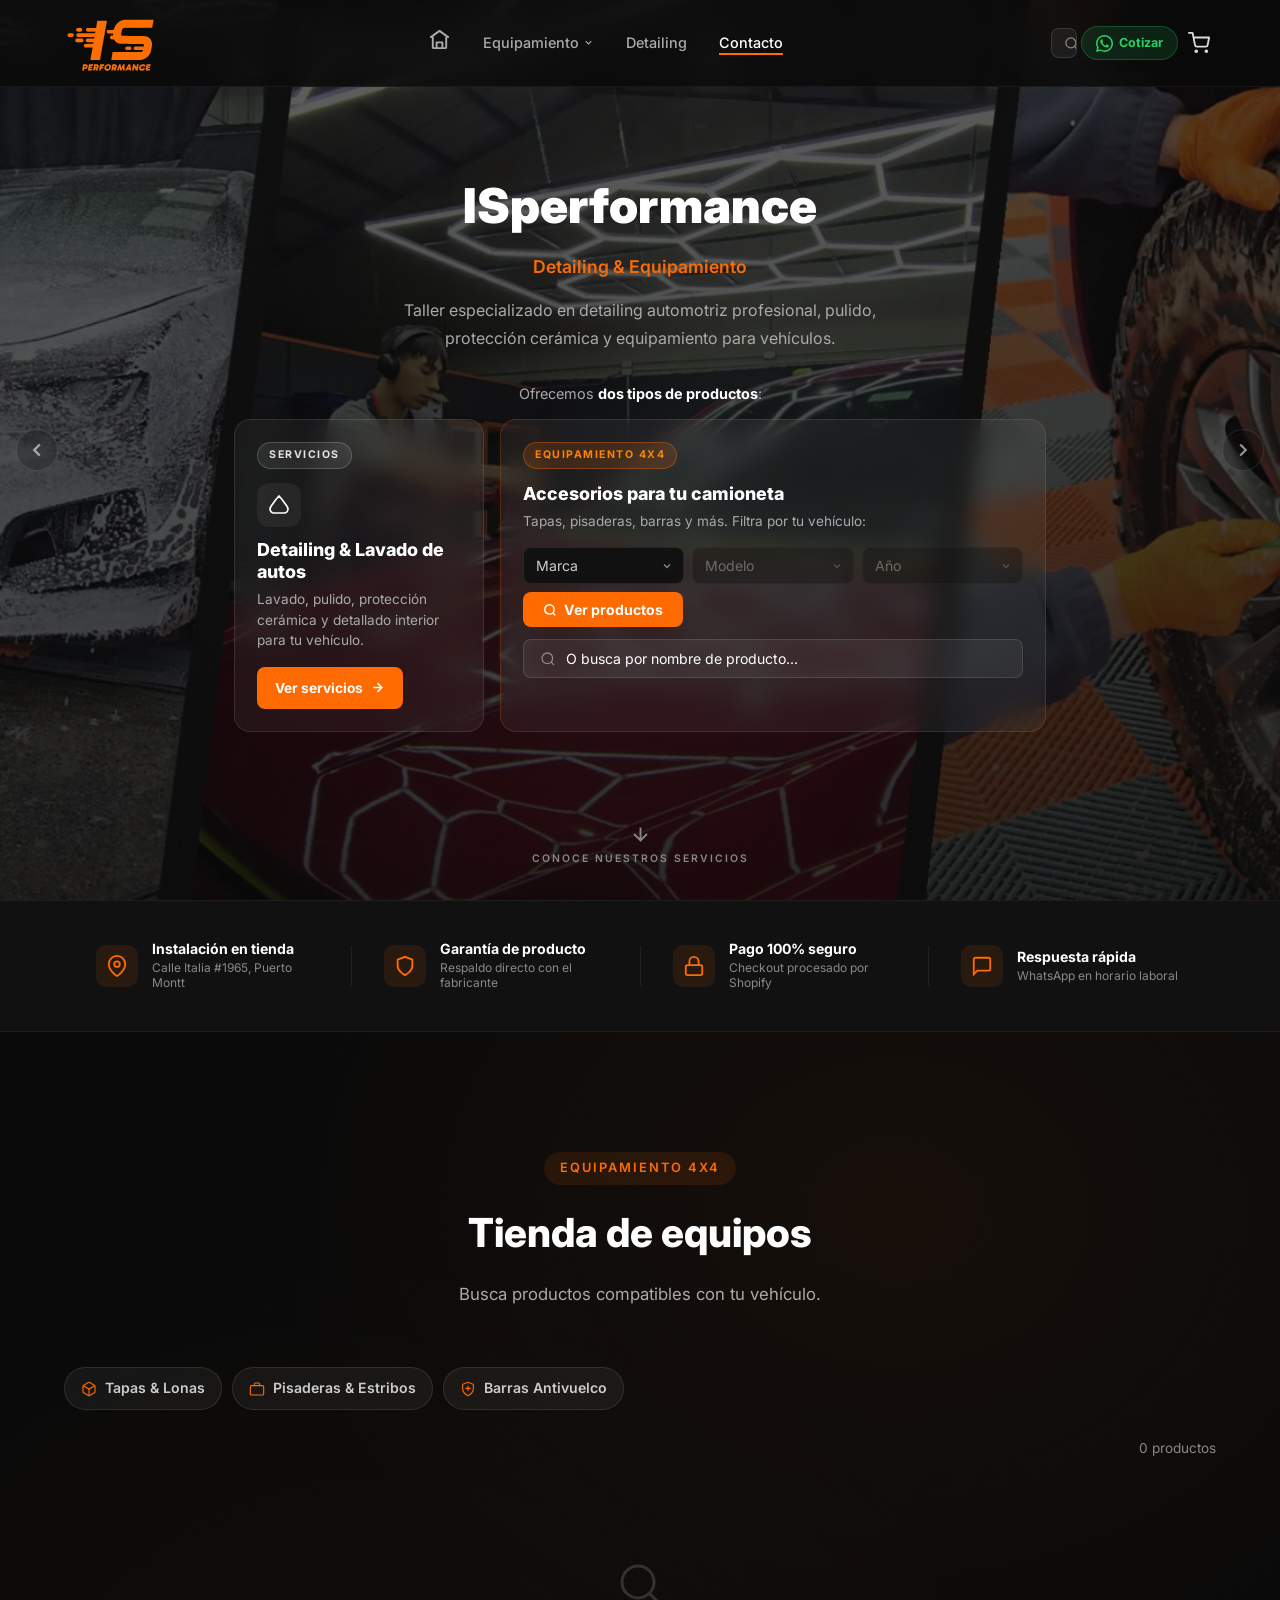
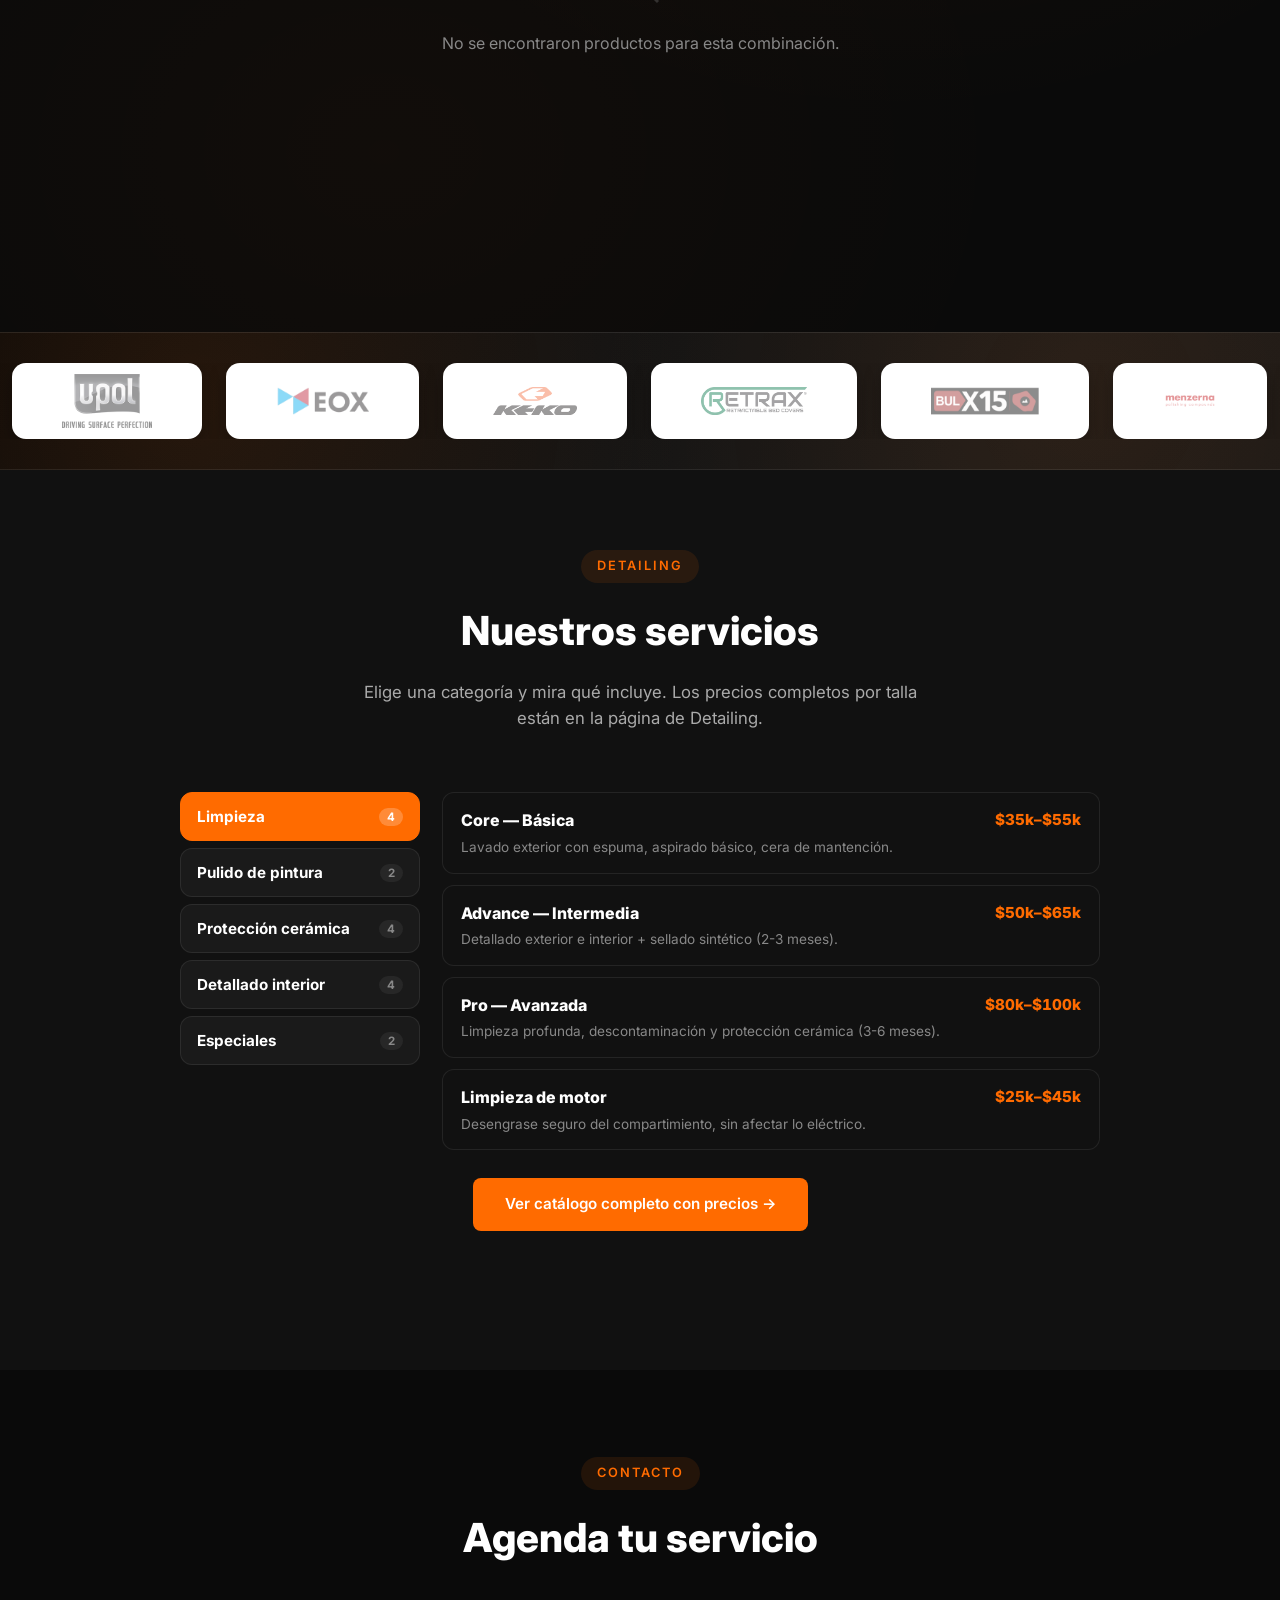
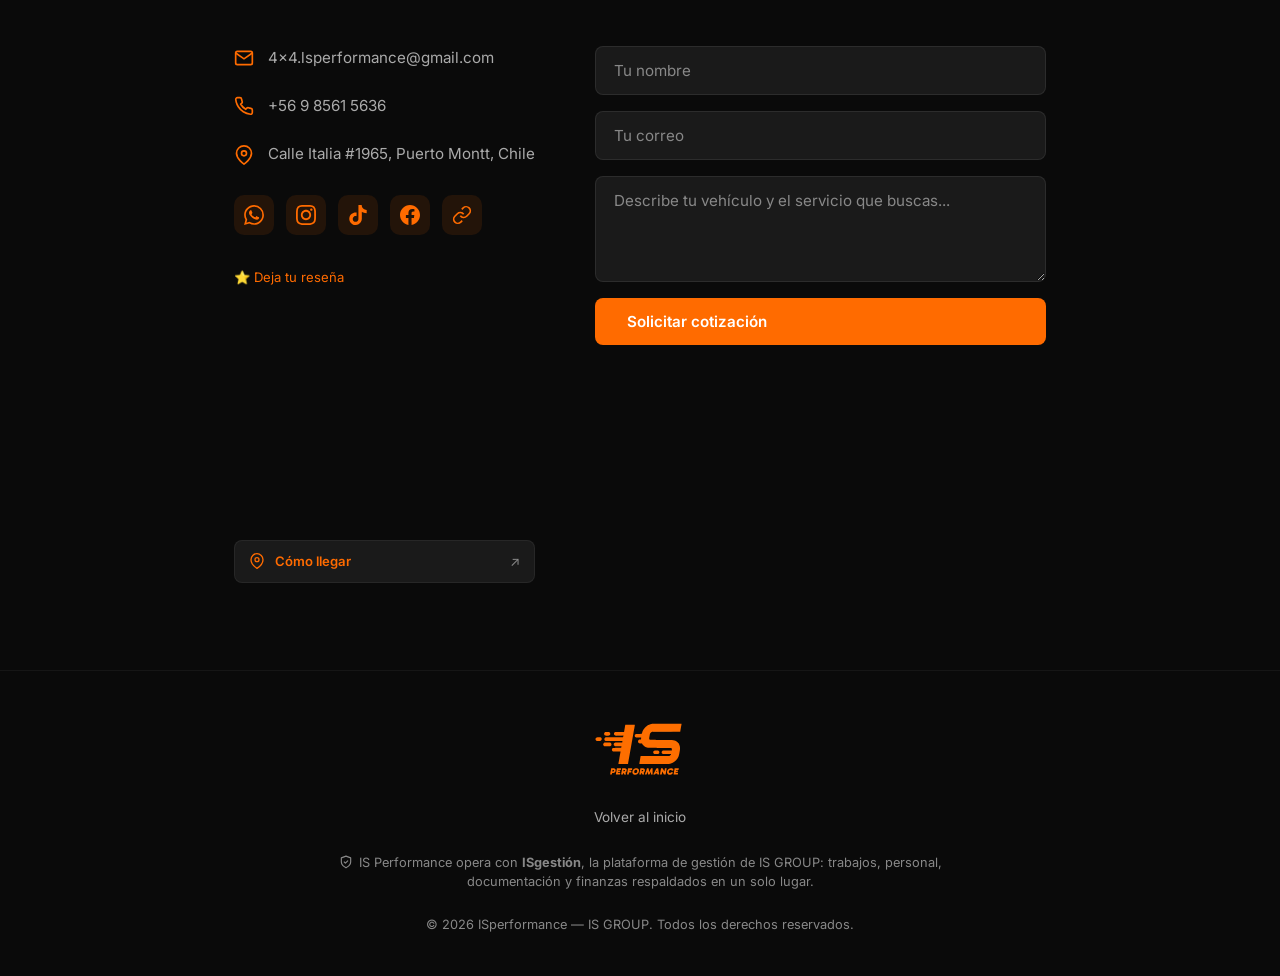
==== commit a52f9323: "Sitio: sin botón de acceso interno (el OS ya no existe) y línea en el pie: IS Performance opera con " ====
--- a/index.html
+++ b/index.html
@@ -53,9 +53,6 @@
         <a href="https://wa.me/56985615636" class="nav-wa-btn" target="_blank" rel="noopener" aria-label="WhatsApp">
           <svg viewBox="0 0 24 24" fill="currentColor" width="17" height="17"><path d="M17.472 14.382c-.297-.149-1.758-.867-2.03-.967-.273-.099-.471-.148-.67.15-.197.297-.767.966-.94 1.164-.173.199-.347.223-.644.075-.297-.15-1.255-.463-2.39-1.475-.883-.788-1.48-1.761-1.653-2.059-.173-.297-.018-.458.13-.606.134-.133.298-.347.446-.52.149-.174.198-.298.298-.497.099-.198.05-.371-.025-.52-.075-.149-.669-1.612-.916-2.207-.242-.579-.487-.5-.669-.51-.173-.008-.371-.01-.57-.01-.198 0-.52.074-.792.372-.272.297-1.04 1.016-1.04 2.479 0 1.462 1.065 2.875 1.213 3.074.149.198 2.096 3.2 5.077 4.487.709.306 1.262.489 1.694.625.712.227 1.36.195 1.871.118.571-.085 1.758-.719 2.006-1.413.248-.694.248-1.289.173-1.413-.074-.124-.272-.198-.57-.347z"/><path d="M12 0C5.373 0 0 5.373 0 12c0 2.108.55 4.086 1.512 5.802L0 24l6.389-1.674A11.94 11.94 0 0012 24c6.627 0 12-5.373 12-12S18.627 0 12 0zm0 21.818a9.818 9.818 0 01-5.007-1.371l-.36-.213-3.724.976.994-3.622-.234-.373A9.818 9.818 0 012.182 12C2.182 6.57 6.57 2.182 12 2.182S21.818 6.57 21.818 12 17.43 21.818 12 21.818z"/></svg>
           <span>Cotizar</span>
-        </a>
-        <a href="/os/" class="nav-user-btn" aria-label="Acceso interno" title="Acceso equipo IS Performance">
-          <svg width="21" height="21" viewBox="0 0 24 24" fill="none" stroke="currentColor" stroke-width="2" stroke-linecap="round" stroke-linejoin="round"><path d="M20 21v-2a4 4 0 0 0-4-4H8a4 4 0 0 0-4 4v2"/><circle cx="12" cy="7" r="4"/></svg>
         </a>
         <button class="nav-cart-btn" id="nav-cart-btn" aria-label="Ver carrito">
           <svg width="22" height="22" viewBox="0 0 24 24" fill="none" stroke="currentColor" stroke-width="2" stroke-linecap="round" stroke-linejoin="round">
@@ -406,6 +403,7 @@
       <div class="footer-links">
         <a href="/" class="footer-link">Volver al inicio</a>
       </div>
+      <p class="footer-isg" style="font-size:.8rem;color:var(--gray-400);margin:0;max-width:640px;line-height:1.5"><svg width="14" height="14" viewBox="0 0 24 24" fill="none" stroke="currentColor" stroke-width="2" stroke-linecap="round" stroke-linejoin="round" aria-hidden="true" style="vertical-align:-2px;margin-right:6px"><path d="M12 22s8-4 8-10V5l-8-3-8 3v7c0 6 8 10 8 10z"/><path d="m9 12 2 2 4-4"/></svg>IS Performance opera con <strong>ISgestión</strong>, la plataforma de gestión de IS GROUP: trabajos, personal, documentación y finanzas respaldados en un solo lugar.</p>
       <p class="footer-copy">© 2026 ISperformance — IS GROUP. Todos los derechos reservados.</p>
     </div>
   </footer>
